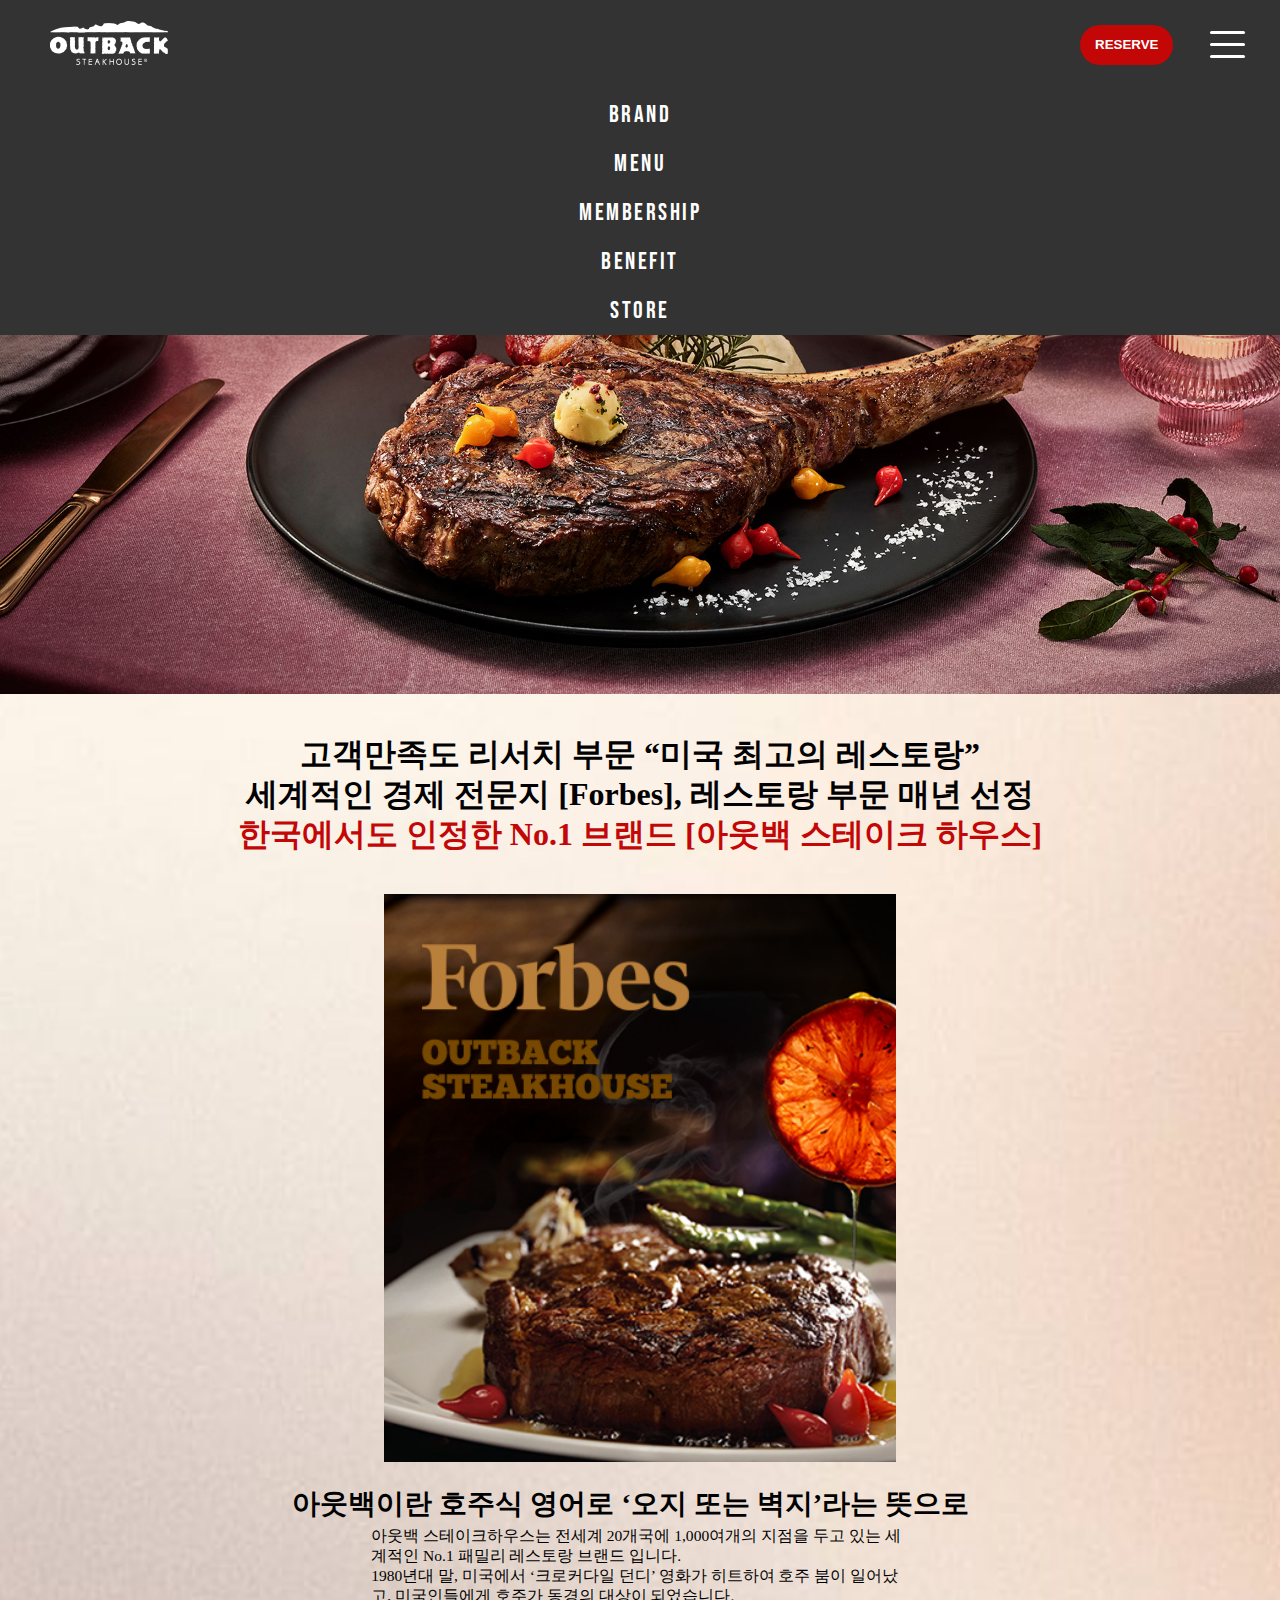
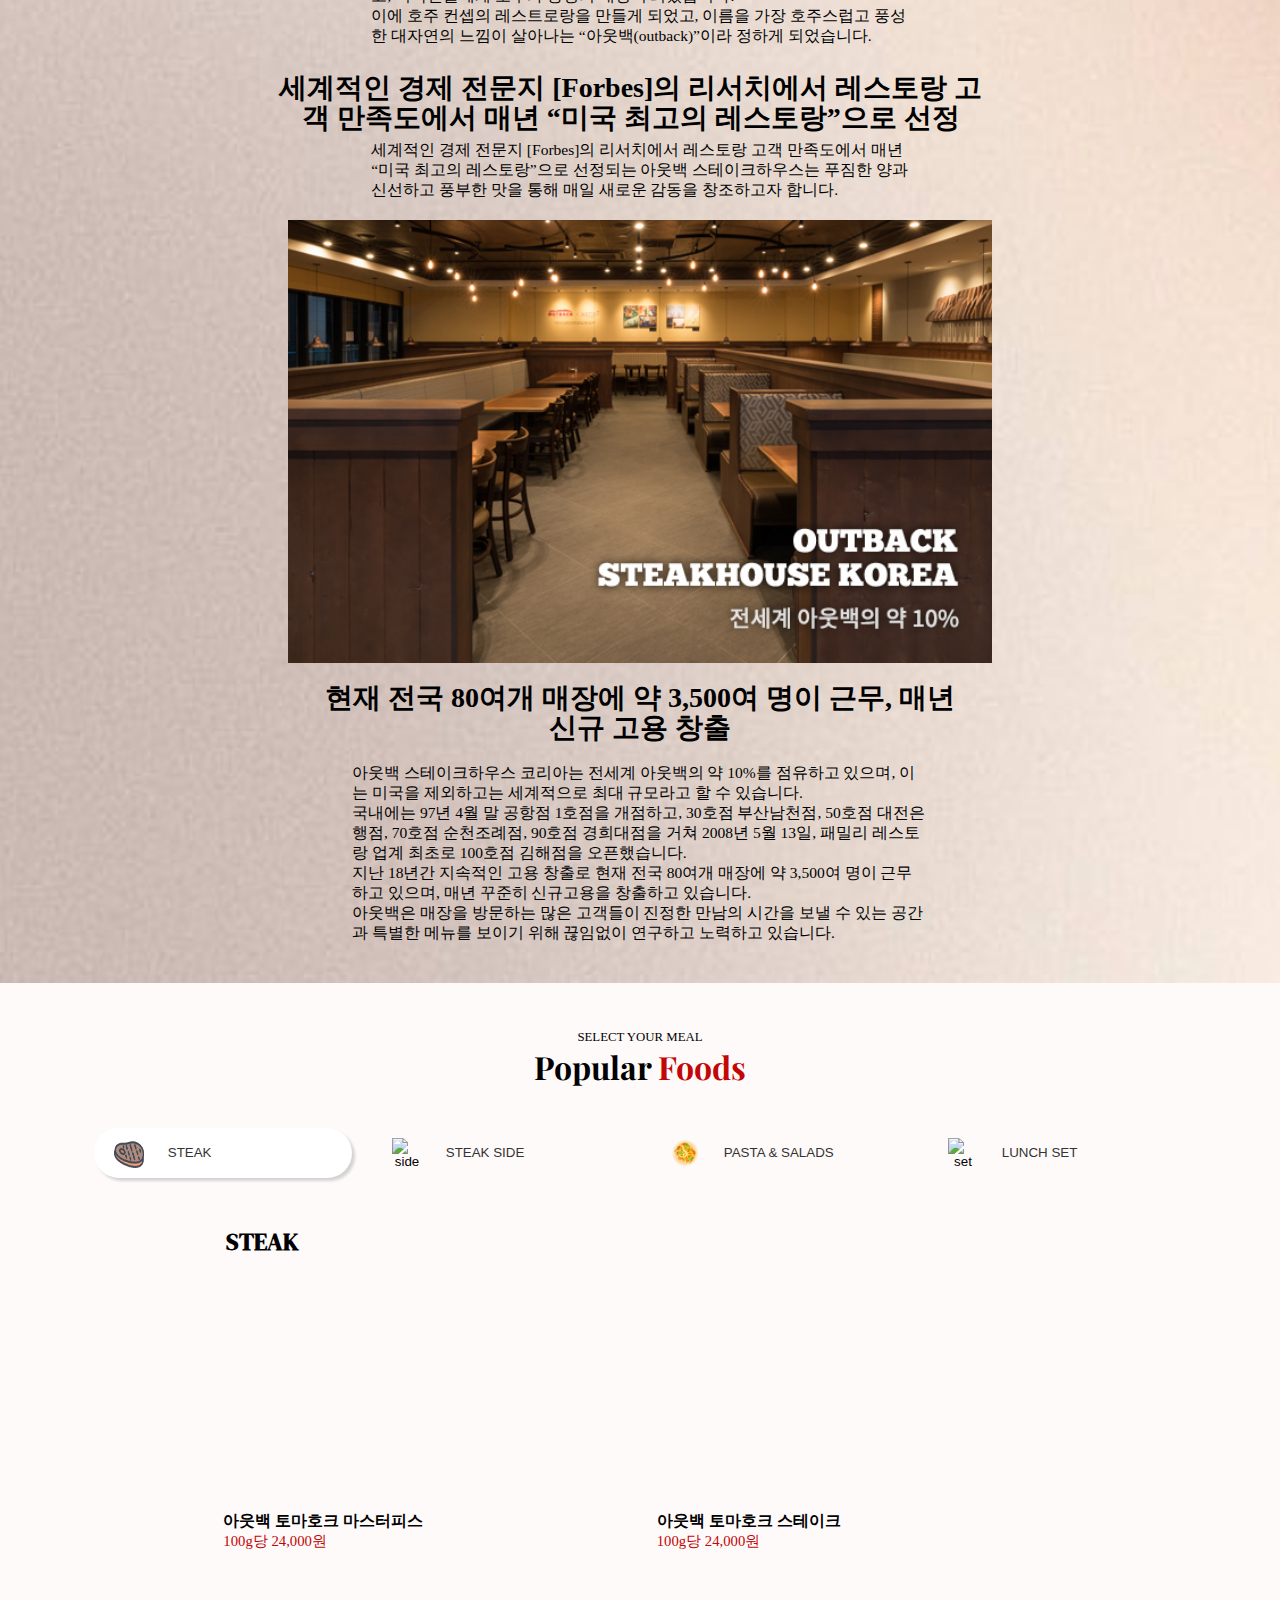
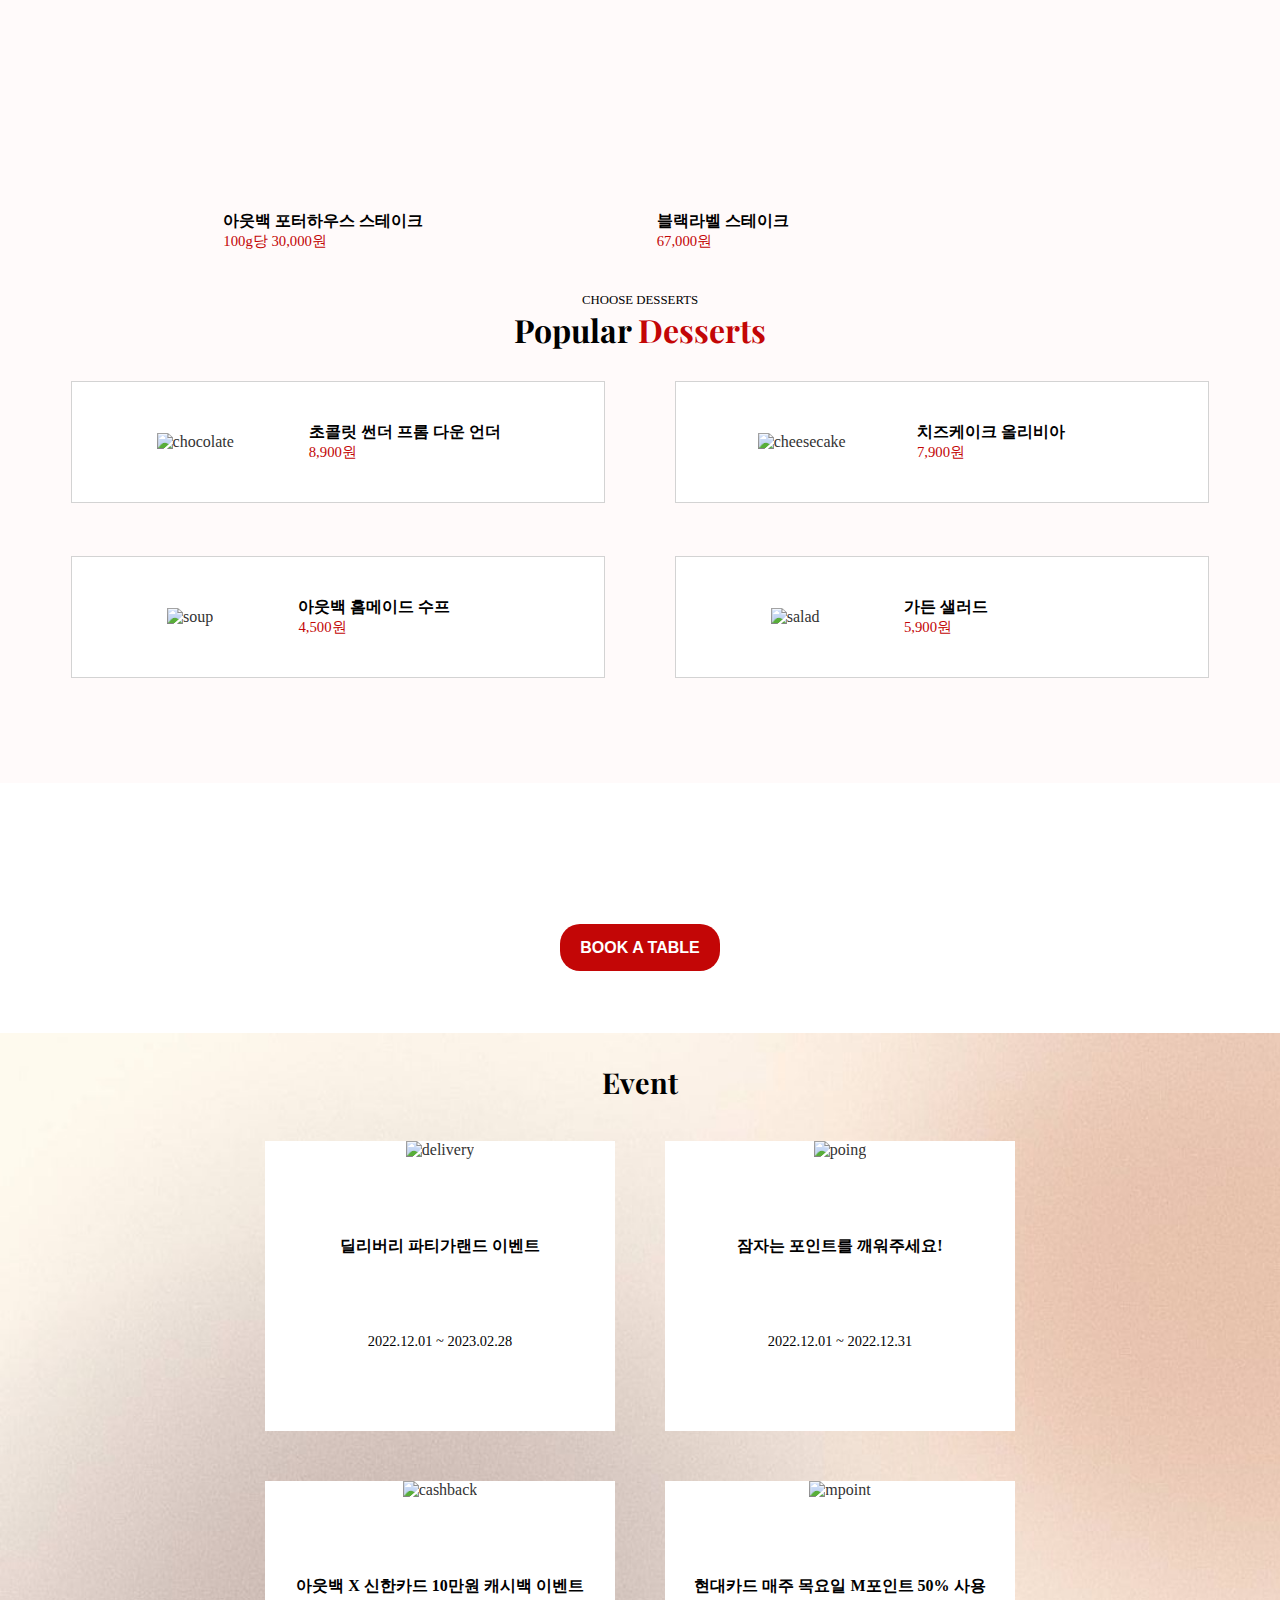
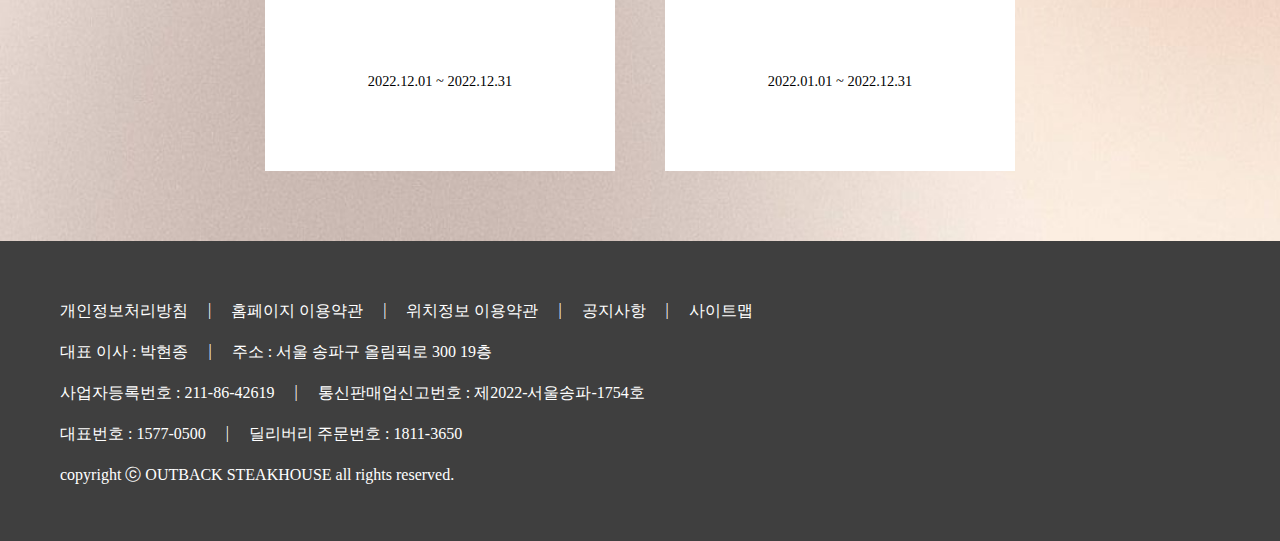
==== index.html @ 0329a558 "2320103" ====
<!DOCTYPE html>
<html lang="en">

<head>
    <meta charset="UTF-8">
    <meta http-equiv="X-UA-Compatible" content="IE=edge">
    <meta name="viewport" content="width=device-width, initial-scale=1.0">
    <title>아웃백</title>
    <link rel="stylesheet" href="css/common.css">
    <link rel="stylesheet" href="css/main.css">
    <link rel="stylesheet" href="//code.jquery.com/ui/1.13.2/themes/base/jquery-ui.css">
    <link rel="stylesheet" href="/resources/demos/style.css">
    <script src="https://kit.fontawesome.com/0c99aebf9b.js" crossorigin="anonymous"></script>
    <script src="https://ajax.aspnetcdn.com/ajax/jQuery/jquery-3.6.0.min.js"></script>
    <script src="https://code.jquery.com/jquery-3.6.0.js"></script>
    <script src="https://code.jquery.com/ui/1.13.2/jquery-ui.js"></script>
    <script src="js/index.js"></script>
    <style>
        /* FONT */
        @import url('https://fonts.googleapis.com/css2?family=Bebas+Neue&display=swap');
        /* nav */
        @import url('https://fonts.googleapis.com/css2?family=Barlow:wght@600&display=swap');
        /* nav 안 list */
        @import url('https://fonts.googleapis.com/css2?family=DM+Serif+Display&display=swap');
        /* popular title */
        @import url('https://fonts.googleapis.com/css2?family=Playfair+Display&display=swap');
        /* popular leftbox */
        @import url(//fonts.googleapis.com/earlyaccess/notosanskr.css);
        .notosanskr * {font-family: 'Noto Sans KR', sans-serif;}
        /* introduce textbox p */
    </style>
    <!-- <script>
        $(function () {
            $("#datepicker").datepicker();
        });
    </script> -->
</head>

<body>
    <header>
        <div id="header-all">
            <div id="logo">
                <a href="#none">
                    <img src="img/white-logo.png" alt="logo">
                </a>
            </div>
            <nav class="nav_menubar">
                <ul class="menubar">
                    <li class="brandhover"><a href="#none">BRAND</a>
                        <ul class="brandlist submenu">
                            <li><a href="#none">OUTBACK STORY</a></li>
                            <!-- <li><a href="#">BEEF STORY</a></li> -->
                            <li><a href="#none">OUTBACK CSR</a></li>
                        </ul>
                    </li>
                    <li class="menuhover"><a href="#none">MENU</a>
                        <ul class="menulist submenu">
                            <li><a href="#none">STEAK & FAVORITE</a></li>
                            <li><a href="#none">PASTA & SALADS</a></li>
                            <li><a href="#none">WINES</a></li>
                            <li><a href="#none">DESSERTS & OTHERS</a></li>
                            <li><a href="#none">LUNCH SET</a></li>
                            <li><a href="#none">DELIVERY</a></li>
                        </ul>
                    </li>
                    <li><a href="#none">MEMBERSHIP</a></li>
                    <li><a href="#none">BENEFIT</a></li>
                    <li><a href="#none">STORE</a></li>
                </ul>
            </nav>
            <div class="icon_button">
                <button class="book show">RESERVE</button>
                <div class="menu-icon">
                    <span class="menu-linebar"></span>
                    <span class="menu-linebar"></span>
                    <span class="menu-linebar"></span>
                </div>
            </div>
        </div>
    </header>
    <section>
        <div id="slider">
            <ul class="slide">
                <li><a href="#none"><img src="img/slider.jpg" alt="slider"></a></li>
                <li><a href="#none"><img src="img/slider1.jpg" alt="slider1"></a></li>
                <li><a href="#none"><img src="img/slider2.jpg" alt="slider2"></a></li>
                <li><a href="#none"><img src="img/slider3.jpg" alt="slider3"></a></li>
            </ul>
            <span class="pre"><img src="img/slider-leftbtn.png" alt="leftbtn"></span>
            <span class="next"><img src="img/slider-rightbtn.png" alt="rightbtn"></span>
            <span class="pre1"><img src="img/slider-leftbtn-red.png" alt="leftbtnred"></span>
            <span class="next1"><img src="img/slider-rightbtn-red.png" alt="rightbtnred"></span>
        </div>
        <div id="introduce">
            <div class="intro-title">
                <h1>고객만족도 리서치 부문 “미국 최고의 레스토랑”</h1>
                <h1>세계적인 경제 전문지 [Forbes], 레스토랑 부문 매년 선정</h1>
                <h1>한국에서도 인정한 No.1 브랜드 [아웃백 스테이크 하우스]</h1>
            </div>
            <div class="intro-text-box">
                <div class="intro-first">
                    <img src="img/introduce1.jpg" alt="introduce">
                    <div class="intro-firsttext">
                        <div class="intro-firsttext_onebox">
                            <h2>아웃백이란 호주식 영어로 ‘오지 또는 벽지’라는 뜻으로</h2>
                            <div class="intro-firsttext_p1">
                                <p>아웃백 스테이크하우스는 전세계 20개국에 1,000여개의 지점을 두고 있는
                                    세계적인 No.1 패밀리 레스토랑 브랜드 입니다.</p>
                                <p>1980년대 말, 미국에서 ‘크로커다일 던디’ 영화가 히트하여 호주 붐이 일어났고,
                                    미국인들에게 호주가 동경의 대상이 되었습니다.</p>
                                <p>이에 호주 컨셉의 레스트로랑을 만들게 되었고, 이름을 가장 호주스럽고
                                    풍성한 대자연의 느낌이 살아나는 “아웃백(outback)”이라 정하게 되었습니다.</p>
                            </div>
                        </div>
                        <div class="intro-firsttext_twobox">
                            <h2>세계적인 경제 전문지 [Forbes]의 리서치에서
                                레스토랑 고객 만족도에서 매년 “미국 최고의 레스토랑”으로 선정</h2>
                            <div class="intro-firsttext_p2">
                                <p>세계적인 경제 전문지 [Forbes]의 리서치에서 레스토랑 고객 만족도에서 매년 “미국 최고의 레스토랑”으로 선정되는 아웃백 스테이크하우스는
                                    푸짐한 양과 신선하고 풍부한 맛을 통해 매일 새로운 감동을 창조하고자 합니다.</p>
                            </div>
                        </div>
                    </div>
                </div>
                <div class="intro-second">
                    <img src="img/introduce2.jpg" alt="introduce2">
                    <div class="intro-secondtext">
                        <h2>현재 전국 80여개 매장에 약 3,500여 명이 근무, 매년 신규 고용 창출</h2>
                        <div class="intro-secondtext_p">
                            <p>아웃백 스테이크하우스 코리아는 전세계 아웃백의 약 10%를 점유하고 있으며, 이는 미국을 제외하고는 세계적으로 최대 규모라고 할 수 있습니다.</p>
                            <p>국내에는 97년 4월 말 공항점 1호점을 개점하고, 30호점 부산남천점, 50호점 대전은행점, 70호점 순천조례점, 90호점 경희대점을 거쳐 2008년 5월
                                13일, 패밀리 레스토랑 업계 최초로 100호점 김해점을 오픈했습니다.</p>
                            <p>지난 18년간 지속적인 고용 창출로 현재 전국 80여개 매장에 약 3,500여 명이 근무하고 있으며, 매년 꾸준히 신규고용을 창출하고 있습니다.</p>
                            <p>아웃백은 매장을 방문하는 많은 고객들이 진정한 만남의 시간을 보낼 수 있는 공간과 특별한 메뉴를 보이기 위해 끊임없이 연구하고 노력하고 있습니다.</p>
                        </div>
                    </div>
                </div>
            </div>
        </div>
        <div id="popular">
            <div class="pop-all-box">
                <img src="img/food-bg.png" alt="food">
                <div class="pop-leftbox">
                    <p>SELECT YOUR MEAL</p>
                    <h1>Popular <span>Foods</span></h1>
                    <ul class="pop-menubox">
                        <li><button class="click"><img src="img/steak.png" alt="steakicon"><span>STEAK</span></button>
                        </li>
                        <li><button><img src="img/side.png" alt="side"><span>STEAK SIDE</span></button></li>
                        <li><button><img src="img/pasta_icon.png" alt="pasta"><span>PASTA & SALADS</span></button></li>
                        <li><button><img src="img/set.png" alt="set"><span>LUNCH SET</span></button></li>
                    </ul>
                </div>
                <div class="rightboxwrap">
                    <div class="pop-rightbox">
                        <div class="steak">
                            <h2>STEAK</h2>
                            <div class="steakbox">
                                <div class="masterpiece">
                                    <a href="#none">
                                        <div class="master-bkgd"></div>
                                    </a>
                                    <h4>아웃백 토마호크 마스터피스</h4>
                                    <p>100g당 24,000원</p>
                                </div>
                                <div class="tomahawk">
                                    <a href="#none">
                                        <div class="toma-bkgd"></div>
                                    </a>
                                    <h4>아웃백 토마호크 스테이크</h4>
                                    <p>100g당 24,000원</p>
                                </div>
                                <div class="porterhouse">
                                    <a href="#none">
                                        <div class="porter-bkgd"></div>
                                    </a>
                                    <h4>아웃백 포터하우스 스테이크</h4>
                                    <p>100g당 30,000원</p>
                                </div>
                                <div class="blacklabel">
                                    <a href="#none">
                                        <div class="black-bkgd"></div>
                                    </a>
                                    <h4>블랙라벨 스테이크</h4>
                                    <p>67,000원</p>
                                </div>
                            </div>
                        </div>
                        <div class="steakside">
                            <h2>STEAK SIDE</h2>
                            <div class="steaksidebox">
                                <div class="cheesefried">
                                    <a href="#none">
                                        <div class="fried-bkgd"></div>
                                    </a>
                                    <h4>오지치즈후라이즈</h4>
                                    <p>10,900원</p>
                                </div>
                                <div class="wing">
                                    <a href="#none">
                                        <div class="wing-bkgd"></div>
                                    </a>
                                    <h4>크리스피 쿠카부라 윙</h4>
                                    <p>19,500원</p>
                                </div>
                                <div class="coconut">
                                    <a href="#none">
                                        <div class="coconut-bkgd"></div>
                                    </a>
                                    <h4>골드 코스트 코코넛 슈림프</h4>
                                    <p>20,900원</p>
                                </div>
                                <div class="givemefive">
                                    <a href="#none">
                                        <div class="giveme-bkgd"></div>
                                    </a>
                                    <h4>기브미 파이브</h4>
                                    <p>38,900원</p>
                                </div>
                            </div>
                        </div>
                        <div class="pasta">
                            <h2>PASTA & SALADS</h2>
                            <div class="pastabox">
                                <div class="basicpasta">
                                    <a href="#none">
                                        <div class="pasta-bkgd"></div>
                                    </a>
                                    <h4>투움바 파스타</h4>
                                    <p>25,900원</p>
                                </div>
                                <div class="steakpasta">
                                    <a href="#none">
                                        <div class="steakpasta-bkgd"></div>
                                    </a>
                                    <h4>투움바 스테이크 파스타</h4>
                                    <p>29,900원</p>
                                </div>
                                <div class="shrimp">
                                    <a href="#none">
                                        <div class="shrimp-bkgd"></div>
                                    </a>
                                    <h4>슈림프 감바스 샐러드</h4>
                                    <p>20,900원</p>
                                </div>
                                <div class="tender">
                                    <a href="#none">
                                        <div class="tender-bkgd"></div>
                                    </a>
                                    <h4>치킨 텐더 샐러드</h4>
                                    <p>20,900원</p>
                                </div>
                            </div>
                        </div>
                        <div class="lunchset">
                            <h2>LUNCH SET</h2>
                            <div class="lunchsetbox">
                                <div class="jimbomba">
                                    <a href="#none">
                                        <div class="jimbomba-bkgd"></div>
                                    </a>
                                    <h4>짐붐바 스테이크</h4>
                                    <p>38,900원</p>
                                </div>
                                <div class="babyrip">
                                    <a href="#none">
                                        <div class="babyrip-bkgd"></div>
                                    </a>
                                    <h4>베이비 백 립</h4>
                                    <p>400g 40,900원 / 550g 44,900원</p>
                                </div>
                                <div class="pointstrip">
                                    <a href="#none">
                                        <div class="pointstrip-bkgd"></div>
                                    </a>
                                    <h4>달링 포인트 스트립</h4>
                                    <p>43,000원</p>
                                </div>
                                <div class="ripeye">
                                    <a href="#none">
                                        <div class="ripeye-bkgd"></div>
                                    </a>
                                    <h4>갈릭 립아이</h4>
                                    <p>47,900원</p>
                                </div>
                            </div>
                        </div>
                    </div>
                </div>
            </div>
        </div>
        <div id="dessert">
            <div class="dessert-all-box">
                <div class="dessert-title">
                    <p>CHOOSE DESSERTS</p>
                    <h1>Popular <span>Desserts</span></h1>
                </div>
                <div class="dessertbox">
                    <div class="chocolate">
                        <a href="#none">
                            <img src="img/chocolate.png" alt="chocolate">
                        </a>
                        <div class="chocolatetext">
                            <h4>초콜릿 썬더 프롬 다운 언더</h4>
                            <p>8,900원</p>
                        </div>
                    </div>
                    <div class="cheesecake">
                        <a href="#none">
                            <img src="img/cheesecake.png" alt="cheesecake">
                        </a>
                        <div class="cheesetext">
                            <h4>치즈케이크 올리비아</h4>
                            <p>7,900원</p>
                        </div>
                    </div>
                    <div class="soup">
                        <a href="#none">
                            <img src="img/soup.png" alt="soup">
                        </a>
                        <div class="souptext">
                            <h4>아웃백 홈메이드 수프</h4>
                            <p>4,500원</p>
                        </div>
                    </div>
                    <div class="salad">
                        <a href="#none">
                            <img src="img/salad.png" alt="salad">
                        </a>
                        <div class="saladtext">
                            <h4>가든 샐러드</h4>
                            <p>5,900원</p>
                        </div>
                    </div>
                </div>
            </div>
        </div>
        <div id="book">
            <div class="book-all-box">
                <p>BOOK A TABLE</p>
                <h2>Book A Table Now</h2>
                <a href="#none" class="book1">BOOK A TABLE</a>
            </div>
        </div>
        <div id="book-bkgd">
            <div id="book-wrap">
                <div class="book-popup">
                    <div class="book-header">
                        RESERVE
                        <i class="x-button fa-solid fa-circle-xmark"></i>
                    </div>
                    <div class="book-section">
                        <div class="book-sec-top">
                            <img src="img/red-logo.png" alt="red-logo">
                            <p class="todaydate"></p>
                        </div>
                        <div class="book-sec-middle">
                            <form action="">
                                <table>
                                    <tr>
                                        <th>이름 : </th>
                                        <td>
                                            <input type="text" id="name" placeholder="Your name"
                                                onfocus="this.placeholder=''" onblur="this.placeholder='Your Name'">
                                        </td>
                                    </tr>
                                    <tr>
                                        <th>전화번호 : </th>
                                        <td>
                                            <input type="text" id="phone-number" placeholder="000-0000-0000"
                                                onfocus="this.placeholder=''" onblur="this.placeholder='000-0000-0000'"
                                                maxlength="13">
                                        </td>
                                    </tr>
                                    <tr>
                                        <th>이메일 : </th>
                                        <td>
                                            <input type="text" id="email" placeholder="Your email"
                                                onfocus="this.placeholder=''" onblur="this.placeholder='Your email'">
                                        </td>
                                    </tr>
                                    <tr>
                                        <th>날짜 : </th>
                                        <td>
                                            <input type="text" id="datepicker" placeholder="날짜를 선택해주세요" readonly>
                                        </td>
                                    </tr>
                                    <tr>
                                        <th>시간 : </th>
                                        <td>
                                            <select name="time" id="time" required>
                                                <option value="">None</option>
                                                <option value="time1">11:00 ~ 12:00</option>
                                                <option value="time2">12:00 ~ 13:00</option>
                                                <option value="time3">13:00 ~ 14:00</option>
                                                <option value="time4">14:00 ~ 15:00</option>
                                                <option value="time5">15:00 ~ 16:00</option>
                                                <option value="time6">16:00 ~ 17:00</option>
                                                <option value="time7">18:30 ~ 19:30</option>
                                                <option value="time8">19:30 ~ 20:00</option>
                                            </select>
                                        </td>
                                    </tr>
                                </table>
                                <button type="button" class="book-button">예약하기</button>
                            </form>
                        </div>
                        <div class="book-sec-footer">
                            <p>방문해주셔서 감사합니다</p>
                        </div>
                    </div>
                </div>
            </div>
        </div>
        <div id="event">
            <h2>Event</h2>
            <div class="event-top">
                <div class="eventbox1">
                    <a href="#none">
                        <img src="img/delivery.jpg" alt="delivery">
                    </a>
                    <h4>딜리버리 파티가랜드 이벤트</h4>
                    <p>2022.12.01 ~ 2023.02.28</p>
                </div>
                <div class="eventbox2">
                    <a href="#none">
                        <img src="img/point.jpg" alt="poing">
                    </a>
                    <h4>잠자는 포인트를 깨워주세요!</h4>
                    <p>2022.12.01 ~ 2022.12.31</p>
                </div>
            </div>
            <div class="event-bottom">
                <div class="eventbox3">
                    <a href="#none">
                        <img src="img/cashback.jpg" alt="cashback">
                    </a>
                    <h4>아웃백 X 신한카드 10만원 캐시백 이벤트</h4>
                    <p>2022.12.01 ~ 2022.12.31</p>
                </div>
                <div class="eventbox4">
                    <a href="#none">
                        <img src="img/mpoint.jpg" alt="mpoint">
                    </a>
                    <h4>현대카드 매주 목요일 M포인트 50% 사용</h4>
                    <p>2022.01.01 ~ 2022.12.31</p>
                </div>
            </div>
        </div>
    </section>
    <footer>
        <div id="footer">
            <ul class="firstfooter">
                <li><a href="#none">개인정보처리방침</a></li>
                <li>|</li>
                <li><a href="#none">홈페이지 이용약관</a></li>
                <li>|</li>
                <li><a href="#none">위치정보 이용약관</a></li>
                <li>|</li>
                <li><a href="#none">공지사항</a></li>
                <li>|</li>
                <li><a href="#none">사이트맵</a></li>
            </ul>
            <ul class="secondfooter">
                <li>대표 이사 : 박현종</li>
                <li>|</li>
                <li>주소 : 서울 송파구 올림픽로 300 19층</li>
            </ul>
            <ul class="thirdfooter">
                <li>사업자등록번호 : 211-86-42619</li>
                <li>|</li>
                <li>통신판매업신고번호 : 제2022-서울송파-1754호</li>
                <li>|</li>
                <li><a href="#none">사업자정보확인</a></li>
            </ul>
            <ul class="fourfooter">
                <li>대표번호 : 1577-0500</li>
                <li>|</li>
                <li>딜리버리 주문번호 : 1811-3650</li>
            </ul>
            <ul class="fivefooter">
                <li>copyright ⓒ OUTBACK STEAKHOUSE all rights reserved.</li>
            </ul>
            <div id="popupcheck">
                <a href="#footer"><img src="img/btn-pop-close.png" alt="closebtn"></a>
                <h3>사업자정보확인</h3>
                <table>
                    <tr>
                        <th>상호명</th>
                        <td>(유) 아웃백스테이크하우스코리아</td>
                    </tr>
                    <tr>
                        <th>대표자명</th>
                        <td>박현종</td>
                    </tr>
                    <tr>
                        <th>사업자등록번호</th>
                        <td>211-86-42619</td>
                    </tr>
                    <tr>
                        <th>통신판매업번호</th>
                        <td>제2022-서울송파-1754호</td>
                    </tr>
                    <tr>
                        <th>사업장 소재지</th>
                        <td>서울 송파구 올림픽로 300 19층</td>
                    </tr>
                    <tr>
                        <th>대표 전화번호</th>
                        <td>1577-0500</td>
                    </tr>
                    <tr>
                        <th>E-mail</th>
                        <td>dana@outback.co.kr</td>
                    </tr>
                </table>
            </div>
        </div>
    </footer>
</body>

</html>
---- css/common.css ----
@charset "utf-8";

*{margin:0; padding:0;}
ul,li,ol{list-style:none;}
a{text-decoration: none; color:#333;}


@media (max-width:767px){
    header {
        width: 100%;
        height: 100px;
        background-color: #333;
        font-size: 15px;
        display:flex;
        justify-content: space-between;
        align-items: center;
    }

    #header-all {
        width: 100%;
        height: 100px;
        margin: 0 auto;
        display: flex;
        justify-content: space-between;
        align-items: center;}

    #logo{
        display:flex;
        justify-content: space-around;
        align-items: center;
        margin-left:50px;
    }

    /* nav 이름 nav_menubar */
    nav{width:100%;
        position:absolute;
        top:100px;
        background-color:#333;
    }

    .menubar{
        display:flex;
        flex-direction: column;
        align-items: center;
        text-align: center;
        display:none;
    }

    .menubar>li>a{ /* .menubar */
        font-family: 'Bebas Neue', cursive;
        font-size: 1.5rem;
        color: #fff;
        display:block;
        letter-spacing: 2.5px; 
        padding:10px;
    }

    .menubar>li>a:hover{
        color: #c30606;
        transition: 0.5s ease-in-out;
    }

    .submenu {
        display:none;
    }
    
    .brandlist>li{
        padding:5px 0;
    }
    .brandlist>li>a {
        font-family: 'Barlow', sans-serif;
        color: #fff;
        font-size: 1.1rem;
    }

    .menulist>li{
        padding:5px 0;
    }
    .menulist>li>a {
        font-family: 'Barlow', sans-serif;
        color: #fff;
        font-size: 1.1rem;
        padding:5px 0;
    }

    /* button+ 메뉴 아이콘 div */
    .icon_button{ 
        display:flex;
        justify-content: space-between;
        width:170px;
        margin-right:30px;
    }

    /* 메뉴 아이콘 div */
    .menu-icon{ 
        width:40px;
        height:40px;
        position:relative;
        cursor: pointer;
        display:block;
    }
    .menu-linebar:nth-of-type(1){
        width:35px;
        height:3px;
        background-color:#fff;
        border-radius: 25px;
        display:block;
        position:relative;
        top:6px;
    }
    .menu-linebar:nth-of-type(2){
        width:35px;
        height:3px;
        background-color:#fff;
        border-radius: 25px;
        display:block;
        position:relative;
        top:15px;
    }
    .menu-linebar:nth-of-type(3){
        width:35px;
        height:3px;
        background-color:#fff;
        border-radius: 25px;
        display:block;
        position:relative;
        top:24px;
    }

    /* 예약버튼 */
    .book {
        padding: 15px;
        background-color: #c30606;
        font-family: Arial, Helvetica, sans-serif;
        font-weight: bold;
        color: #fff;
        border: none;
        border-radius: 20px;
        cursor: pointer;
        line-height: 10px;
    }

    /* footer */
    footer {
        width: 100%;
        height: 350px;
        margin: 0 auto;
        background-color: #3f3f3f;
    }

    #footer>ul>li, #footer>ul>li>a, #footer>p {
        color: #fff;
    }

    #footer>ul>li {
        padding: 8px;
        text-align: center;
        font-size:0.8rem;
    }

    #footer>p {
        padding: 8px;
    }

    .firstfooter{
        padding:30px 0 10px 0;
        display:flex;
        flex-wrap: wrap;
        justify-content: center;
    }

    .secondfooter{
        padding-bottom:10px;
    }
    
    .secondfooter>li:nth-child(even){
        display:none;
    }

    .thirdfooter>li:nth-of-type(5)>a{
        display:none;
    }

    .thirdfooter>li:nth-child(even){
        display:none;
    }

    .fourfooter{
        padding-bottom:10px;
        display:flex;
        justify-content: center;
    }

    .fourfooter>li:nth-child(even){
        display:none;
    }

    #popupcheck {
        display:none;
    }
}


/* 768 ~ 1299 크기 */ 
@media (min-width:768px) and (max-width:1299px){
    header {
        width: 100%;
        height: 90px;
        background-color: #333;
        font-size: 15px;}

    #header-all {
        width: 100%;
        height: 90px;
        margin: 0 auto;
        display: flex;
        justify-content: space-between;
        align-items: center;}

    #logo{
        display:flex;
        justify-content: space-around;
        align-items: center;
        margin-left:50px;
    }

    /* nav 이름 nav_menubar */
    nav{width:100%;
        position:absolute;
        top:90px;
        background-color:#333;
    }

    .menubar{
        display:flex;
        flex-direction: column;
        align-items: center;
        text-align: center;
        display:none;
    }

    .menubar>li>a{ /* .menubar */
        font-family: 'Bebas Neue', cursive;
        font-size: 1.5rem;
        color: #fff;
        display:block;
        letter-spacing: 2.5px; 
        padding:10px;
    }

    .menubar>li>a:hover{
        color: #c30606;
        transition: 0.5s ease-in-out;
    }

    .submenu {
        display:none;
    }
    
    .brandlist>li{
        padding:5px 0;
    }
    .brandlist>li>a {
        font-family: 'Barlow', sans-serif;
        color: #fff;
        font-size: 1.1rem;
    }

    .menulist>li{
        padding:5px 0;
    }
    .menulist>li>a {
        font-family: 'Barlow', sans-serif;
        color: #fff;
        font-size: 1.1rem;
        padding:5px 0;
    }

    /* button+ 메뉴 아이콘 div */
    .icon_button{ 
        display:flex;
        justify-content: space-between;
        width:170px;
        margin-right:30px;
    }

    /* 메뉴 아이콘 div */
    .menu-icon{ 
        width:40px;
        height:40px;
        position:relative;
        cursor: pointer;
        display:block;
    }
    .menu-linebar:nth-of-type(1){
        width:35px;
        height:3px;
        background-color:#fff;
        border-radius: 25px;
        display:block;
        position:relative;
        top:6px;
    }
    .menu-linebar:nth-of-type(2){
        width:35px;
        height:3px;
        background-color:#fff;
        border-radius: 25px;
        display:block;
        position:relative;
        top:15px;
    }
    .menu-linebar:nth-of-type(3){
        width:35px;
        height:3px;
        background-color:#fff;
        border-radius: 25px;
        display:block;
        position:relative;
        top:24px;
    }

    /* 예약버튼 */
    .book {
        padding: 15px;
        background-color: #c30606;
        font-family: Arial, Helvetica, sans-serif;
        font-weight: bold;
        color: #fff;
        border: none;
        border-radius: 20px;
        cursor: pointer;
        line-height: 10px;
    }

    /* footer */
    footer {
        width: 100%;
        height: 300px;
        background-color: #3f3f3f;
        margin: 0 auto;
    }
    #footer {
        width:100%;
        height: 300px;
        margin: 0 auto;
        box-sizing: border-box;
        padding:50px 0 0 50px;
        position: relative;
    }
    #footer>ul>li, #footer>ul>li>a,#footer>p {
        color: #fff;
    }

    #footer>ul {
        display: flex;
    }

    #footer>ul>li {
        padding: 10px;
    }

    #footer>p {
        padding: 10px;
    }

    .thirdfooter>li:nth-of-type(4){
        display:none;
    }

    .thirdfooter>li:nth-of-type(5){
        display:none;
        cursor:auto;
    }

    #popupcheck {
        display:none;
    }
}


/* 1300 이상 미디어커리 */
@media (min-width:1300px){
    header {
        width: 100%;
        height: 90px;
        background-color: #333;
        font-size: 15px;
    }

    #header-all {
        width: 1300px;
        height: 90px;
        margin: 0 auto;
        display: flex;
        justify-content: space-between;
        align-items: center;
    }

    .menu-icon {
        display: none;
    }

    nav {
        width: 1000px;
        display: block;
    }
    /* nav ul 전체 */
    .menubar {
        display: flex;
        justify-content: space-evenly;
        align-items: center;
        position: relative;
    }
    .menubar>li>a{font-family: 'Bebas Neue', cursive; color:#fff; font-size:1.5rem; letter-spacing: 2.5px; padding-bottom:5px;}
    .menubar>li>a:hover{text-decoration: underline red; transition:0.5s ease-in-out;}
    .menubar>li{display:inline-block; position:relative;}
    /* BRAND+list */
    .brandlist{width:170px; height:80px; background-color:#333; position:absolute; top:29px; left:0; text-align: left; padding:50px 0 10px 25px; opacity:0.9; display:none;}
    .brandlist>li{line-height:38px;}
    .brandlist>li>a{font-family: 'Barlow', sans-serif; color:#fff; font-size:1.1rem;}
    .brandhover:hover .brandlist{display:block;}
    /* MENU+list */
    .menulist{width:200px; height:250px; background-color:#333; position:absolute; top:29px; left:-31px; text-align: left; padding:50px 30px 10px 30px; opacity: 0.9; display:none;}
    .menulist>li{line-height: 38px;}
    .menulist>li>a{font-family: 'Barlow', sans-serif; color:#fff; font-size:1.1rem;}
    .menuhover:hover .menulist{display:block;}
    .book {padding: 15px; background-color: #c30606; font-family: Arial, Helvetica, sans-serif; font-weight: bold; color: #fff; border: none; border-radius: 20px; cursor: pointer; line-height: 10px;}



    /* footer */
    footer {
        width: 100%;
        height: 300px;
        background-color: #3f3f3f;
        margin: 0 auto;
    }
    #footer {
        width: 1300px;
        height: 300px;
        margin: 0 auto;
        box-sizing: border-box;
        padding: 50px 0 0 15px;
        position:relative;
    }

    #footer>ul>li, #footer>ul>li>a, #footer>p{
        color:#fff;
    }
    
    #footer>ul {
        display: flex;
    }

    #footer>ul>li {
        padding: 10px;
    }

    #footer>p {
        padding: 10px;
    }

    .thirdfooter>li>a {
        font-weight: bold;
        text-decoration: underline;
    }
    /* 사업자정보확인 팝업 */
        #popupcheck {
            width: 400px;
            height: 200px;
            padding: 10px 10px 10px 20px;
            background-color: #3f3f3f;
            font-family: '맑은 고딕';
            color: #fff;
            display: none;
            position: absolute;
            top: 50px;
            right: 15px;
            border: 1px solid #fff;
        }
        #popupcheck a {
            position: absolute;
            top: 5px;
            right: 10px;
            z-index: 5;
        }
    
        #popupcheck a img {
            width: 20px;
            height: 20px;
            border: 2px solid #fff;
        }
    
        #popupcheck h3 {
            height: 27px;
            margin: 7px 0 0 10px;
            text-align: left;
            font-weight: bold;
            position: relative;
        }
    
        #popupcheck th,
        td {
            font-size: 0.8rem;
            box-sizing: border-box;
            padding-top: 3px;
        }
    
        #popupcheck th {
            width: 130px;
            text-align: left;
            color: lightgray;
            box-sizing: border-box;
            padding-left: 17px;
        }
}
---- css/main.css ----
@charset "utf-8";

@font-face {    /* 지마켓산스 폰트 */
        font-family: 'GmarketSansMedium';
        src: url('https://cdn.jsdelivr.net/gh/projectnoonnu/noonfonts_2001@1.1/GmarketSansMedium.woff') format('woff');
        font-weight: normal;
        font-style: normal;
}
@font-face {    /* 강원교육튼튼체 */
        font-family: 'GangwonEduPowerExtraBoldA';
 
        src: url('https://cdn.jsdelivr.net/gh/projectnoonnu/noonfonts_2201-2@1.0/GangwonEduPowerExtraBoldA.woff') format('woff');
        font-weight: normal;
        font-style: normal;
}
@font-face { /* 나눔스퀘어 네오 */
        font-family: 'NanumSquareNeo-Variable';
        src: url('https://cdn.jsdelivr.net/gh/projectnoonnu/noonfonts_11-01@1.0/NanumSquareNeo-Variable.woff2') format('woff2');
        font-weight: normal;
        font-style: normal;
    }
/* font */


/* ~415 */ 
@media (max-width:415px) {
        #slider {
                width: 100%;
                overflow: hidden;
        }

        .slide {
                width: 400%;
                display: flex;
        }

        .slide li {
                width: 25%;
        }

        .slide li img {
                width: 100%;
                height: 100%;
        }

        #slider span {
                position: absolute;
                top: 50%;
                display: block;
                cursor: pointer;
                z-index: 3;
                display: none;
        }

/* ㅡㅡㅡㅡㅡㅡㅡㅡㅡㅡㅡㅡㅡㅡㅡㅡㅡㅡㅡㅡㅡㅡㅡㅡㅡㅡㅡㅡㅡㅡㅡㅡㅡㅡㅡㅡㅡㅡㅡㅡㅡㅡㅡㅡㅡㅡㅡㅡㅡㅡㅡㅡㅡㅡㅡㅡㅡㅡㅡㅡㅡㅡㅡ */

        /* 아웃백 소개 */
        #introduce {
                width: 100%;
                height: 100%;
                background-image: url(../img/bkgd.jpg);
                background-repeat: no-repeat;
                background-size: cover;
                background-position: 50% 50%;
                display: flex;
                flex-direction: column;
        }

        .intro-title {
                box-sizing: border-box;
                padding: 30px 0 20px 0;
        }

        .intro-title h1 {
                margin: 0 auto;
                text-align: center;
                font-family: 'GmarketSansMedium';
                font-size: 1.6rem;
                line-height: 30px;
                padding: 10px 0;
        }

        .intro-title h1:nth-of-type(1) {
                width: 65%;
        }

        .intro-title h1:nth-of-type(2) {
                width: 94%;
                font-size:1.6rem;
        }


        .intro-title h1:nth-of-type(3) {
                width: 85%;
                color: #c30606;
        }


        /* 소개 첫번째 */
        .intro-first {
                display: flex;
                flex-direction: column;
                align-items: center;
        }

        .intro-first img {
                width: 55%;
        }

        .intro-firsttext {
                width: 80%;
                margin: 25px 0 35px 0;
                text-align: left;
                display: flex;
                flex-direction: column;
                align-items: center;
        }

        .intro-firsttext h2 {
                margin-bottom: 20px;
                font-family: 'GmarketSansMedium';
                font-size: 1.4rem;
                line-height: 25px;
                text-align: center;
        }

        .intro-firsttext_p1 {
                width:85%;
                margin: 0 auto;
                margin-bottom:5px;
                font-size: 0.95rem;
                line-height: 18px;
                font-family: 'NanumSquareNeo-Variable';
        }

        .intro-firsttext_onebox {
                margin-bottom: 20px;
        }

        .intro-firsttext_p2 {
                width: 90%;
                margin: 0 auto;
                font-family: 'NanumSquareNeo-Variable';
                font-size: 0.97rem;
                line-height: 18px;
        }

        .intro-second {
                display: flex;
                flex-direction: column;
                align-items: center;
        }

        .intro-second img {
                width: 75%;
        }

        .intro-secondtext {
                width: 80%;
                margin: 30px 0 50px 0;
                text-align: left;
                display: flex;
                flex-direction: column;
                align-items: center;
        }

        .intro-secondtext h2 {
                width: 100%;
                margin: 0 auto;
                font-family: 'GmarketSansMedium';
                line-height: 25px;
                text-align: center;
        }

        .intro-secondtext_p {
                width: 78%;
                margin: 0 auto;
                margin-top: 20px;
                font-family: 'NanumSquareNeo-Variable';
                font-size: 0.9rem;
                line-height: 17px;
        }

        /* ㅡㅡㅡㅡㅡㅡㅡㅡㅡㅡㅡㅡㅡㅡㅡㅡㅡㅡㅡㅡㅡㅡㅡㅡㅡㅡㅡㅡㅡㅡㅡㅡㅡㅡㅡㅡㅡㅡㅡㅡㅡㅡㅡㅡㅡㅡㅡㅡㅡㅡㅡㅡㅡㅡㅡㅡㅡㅡㅡㅡㅡㅡㅡ */

         /* 인기메뉴 */
        #popular {
                width: 100%;
                height: 1920px;
                margin: 0 auto;
                position: relative;
                z-index: 10;
                background-color:snow;
        }

        .pop-all-box {
                width: 100%;
                height: 1900px;
                margin: 0 auto;
                display: flex;
                flex-direction: column;
                justify-content: space-evenly;
                align-items: center;
        }
    
        .pop-all-box>img {
                display: none;
        }
    
        /* 인기메뉴 왼쪽 박스 */
        .pop-leftbox {
                width: 90%;
                height: 15%;
                font-size: 0.9rem;
                box-sizing: border-box;
                margin-top:15px;
                padding: 20px;
                text-align: center;
        }
    
        .pop-leftbox p {
                font-size: 0.8rem;
                font-family: 'NanumSquareNeo-Variable';
        }
    
        .pop-leftbox h1 {
                font-family: 'Playfair Display', serif;
                font-size: 2rem;
        }
    
        .pop-leftbox h1 span {
                color: #c30606;
        }

        .pop-menubox{
                height:100px;
                margin-top:25px;
                display:flex;
                flex-wrap: wrap;
                justify-content: space-between;
                align-items: center;  
        }
    
        .pop-menubox>li{
                width:45%;
                padding:10px 0;
        }

        .pop-menubox>li>button {
                width: 100%;
                background-color: transparent;
                border: none;
                cursor: pointer;
                display: flex;
                align-items: center;
                padding: 10px 0 10px 20px;
        }

        .pop-menubox>li>button.click {
                background-color: #fff;
                border-radius: 40px;
                padding: 10px 0 10px 20px;
                box-shadow: 3px 3px 3px lightgray;
        }
    
        .pop-menubox>li span {
                margin-left: 10%;
        }
    
        .pop-menubox>li img {
                width: 30px;
                height: 30px;
        }
    
        /* 인기메뉴 오른쪽 박스 */
        .rightboxwrap {
                width: 100%;
                height: 1600px;
                overflow: hidden;
        }
    
        .pop-rightbox {
                width: 400%;
                height: 1600px;
                display: flex;
                justify-content: space-between;
        }

        .pop-rightbox h2 {
                font-family: 'DM Serif Display', serif;
                margin: 2% 0;
                text-align: center;
        }
    
        .pop-rightbox h4 {
                font-family: 'GmarketSansMedium';
                margin-top: 13px;
        }
    
        .pop-rightbox p {
                font-family: 'GmarketSansMedium';
                font-size: 0.92em;
                margin-top:3px;
                color: #c30606;
        }
    
        .pop-rightbox a { /* 배경이미지 넣은 div 부모 a 태그*/
                width: 100%;
                height: 300px;
                display: block;
                overflow: hidden;
        }
        
        .pop-rightbox a>div{ /* 배경이미지 넣은 div */
                height:300px;
        }
    
        .pop-rightbox a>div:hover {
                transform: scale(1.1);
                transition: all 0.35s ease;
        }
    
        /* 스테이크 메뉴들 */
        .steak{
                width:50%;
        }

        .steakbox {
                width: 100%;
                height: 1570px;
                display:flex;
                flex-direction: column;
                text-align: center;
        }

        .steakbox>div{
                margin-bottom:30px;
        }

        .master-bkgd {
                width: 100%;
                height: 300px;
                background-image: url(../img/masterpiece.jpg);
                background-position: 50% 59%;
                background-size: cover;
        }

        .toma-bkgd {
                width: 100%;
                height: 300px;
                background-image: url(../img/tomahawk.jpg);
                background-position: 50% 70%;
                background-size: cover;
        }

        .porter-bkgd {
                width: 100%;
                height: 300px;
                background-image: url(../img/porterhouse.jpg);
                background-position: 50% 50%;
                background-size: cover;
        }

        .black-bkgd {
                width: 100%;
                height: 300px;
                background-image: url(../img/blacklabel.jpg);
                background-position: 50% 50%;
                background-size: cover;
        }


        /* 스테이크 세트 메뉴들 */
        .steakside{
                width:50%;
        }

        .steaksidebox {
                width: 100%;
                height: 1570px;
                display:flex;
                flex-direction: column;
                text-align: center;
        }
        
        .steaksidebox>div{
                margin-bottom:30px;
        }

        .wing-bkgd {
                width: 100%;
                height: 230px;
                background-image: url(../img/wing.jpg);
                background-position: 50% 75%;
                background-size: cover;
        }

        .coconut-bkgd {
                width: 100%;
                height: 230px;
                background-image: url(../img/coconut.jpg);
                background-position: 50% 65%;
                background-size: cover;
        }

        .giveme-bkgd {
                width: 100%;
                height: 230px;
                background-image: url(../img/givemefive.jpg);
                background-position: 50% 50%;
                background-size: cover;
        }

        .fried-bkgd {
                width: 100%;
                height: 230px;
                background-image: url(../img/cheesefried.jpg);
                background-position: 50% 50%;
                background-size: cover;
        }

    
        /* 파스타 메뉴들 */
        .pasta{
                width:50%;
        }


        .pastabox {
                width: 100%;
                height: 1570px;
                display:flex;
                flex-direction: column;
                text-align: center;
        }

        .pastabox>div{
                margin-bottom:30px;
        }

        .pasta-bkgd {
                width: 100%;
                height: 230px;
                background-image: url(../img/pasta.jpg);
                background-position: 50% 50%;
                background-size: cover;
        }

        .steakpasta-bkgd {
                width: 100%;
                height: 230px;
                background-image: url(../img/steakpasta.jpg);
                background-position: 50% 50%;
                background-size: cover;
        }

        .shrimp-bkgd {
                width: 100%;
                height: 230px;
                background-image: url(../img/shrimp.jpg);
                background-position: 50% 50%;
                background-size: cover;
        }

        .tender-bkgd {
                width: 100%;
                height: 230px;
                background-image: url(../img/tender.jpg);
                background-position: 50% 50%;
                background-size: cover;
        }


        /* 런치세트 메뉴들 */ 
        .lunchset{
                width:50%;
        }

        .lunchsetbox {
                width: 100%;
                height: 1570px;
                display:flex;
                flex-direction: column;
                text-align: center;
        }

        .lunchsetbox>div{
                margin-bottom:30px
        }

        .ripeye-bkgd {
                width: 100%;
                height: 230px;
                background-image: url(../img/ripeye.jpg);
                background-position: 50% 50%;
                background-size: cover;
        }

        .pointstrip-bkgd {
                width: 100%;
                height: 230px;
                background-image: url(../img/pointstrip.jpg);
                background-position: 50% 50%;
                background-size: cover;
        }

        .babyrip-bkgd {
                width: 100%;
                height: 230px;
                background-image: url(../img/babyrip.jpg);
                background-position: 50% 50%;
                background-size: cover;
        }

        .jimbomba-bkgd {
                width: 100%;
                height: 230px;
                background-image: url(../img/jimbobba.jpg);
                background-position: 50% 50%;
                background-size: cover;
        }


        /* ㅡㅡㅡㅡㅡㅡㅡㅡㅡㅡㅡㅡㅡㅡㅡㅡㅡㅡㅡㅡㅡㅡㅡㅡㅡㅡㅡㅡㅡㅡㅡㅡㅡㅡㅡㅡㅡㅡㅡㅡㅡㅡㅡㅡㅡㅡㅡㅡㅡㅡㅡㅡㅡㅡㅡㅡㅡㅡㅡㅡㅡㅡㅡ */

        /* 디저트 메뉴들 */
        #dessert {
                width: 100%;
                height: 700px;
                margin: 0 auto;
                position: relative;
                background-color: snow;
        }

        .dessert-title {
                margin: 0 auto;
                text-align: center;
        }

        .dessert-title>p {
                font-size: 0.7rem;
                box-sizing: border-box;
                padding-top: 10px;
                font-family:'NanumSquareNeo-Variable';
        }

        .dessert-title>h1 {
                font-size: 2rem;
                font-family: 'Playfair Display';
        }

        .dessert-title>h1 span {
                color: #c30606;
        }

        .dessertbox {
                width: 100%;
                height: 600px;
                margin: 0 auto;
                box-sizing: border-box;
                display: flex;
                flex-direction: column;
                justify-content: space-evenly;
        }

        .dessertbox>div {
                width: 60%;
                height: 100px;
                margin: 0 auto;
                border: 1px solid lightgray;
                display: flex;
                justify-content: space-evenly;
                align-items: center;
                padding: 10px;
                background-color: #fff;
        }

        .dessertbox>div>a>img {
                width: 120px;
        }

        .dessertbox>div>div>p {
                font-family: 'GmarketSansMedium';
                font-size: 0.92em;
                color: #c30606;
        }

        .chocolatetext {
                width: 200px;
                display: flex;
                flex-direction: column;
                align-items: center;
        }

        .chocolatetext h4 {
                width: 120px;
                text-align: center;
                line-height: 20px;
                font-family: 'GmarketSansMedium';
        }

        .cheesetext {
                width: 200px;
                display: flex;
                flex-direction: column;
                align-items: center;
        }

        .cheesetext h4 {
                width: 95px;
                text-align: center;
                font-family: 'GmarketSansMedium';
        }

        .souptext {
                width: 200px;
                display: flex;
                flex-direction: column;
                align-items: center;
        }

        .souptext h4 {
                width: 120px;
                text-align: center;
                line-height: 20px;
                font-family: 'GmarketSansMedium';
        }

        .saladtext {
                width: 200px;
                display: flex;
                flex-direction: column;
                align-items: center;
        }

        .saladtext h4 {
                width: 95px;
                text-align: center;
                font-family: 'GmarketSansMedium';
        }

        /* ㅡㅡㅡㅡㅡㅡㅡㅡㅡㅡㅡㅡㅡㅡㅡㅡㅡㅡㅡㅡㅡㅡㅡㅡㅡㅡㅡㅡㅡㅡㅡㅡㅡㅡㅡㅡㅡㅡㅡㅡㅡㅡㅡㅡㅡㅡㅡㅡㅡㅡㅡㅡㅡㅡㅡㅡㅡㅡㅡㅡㅡㅡㅡ */

        /* 예약 */
        #book {
                width: 100%;
                height: 250px;
                margin: 0 auto;
                text-align: center;
                background-image: url(../img/bkgd1.jpg);
                background-attachment: fixed;
                background-position: 78%;
                background-size: cover;
                line-height: 28px;
                position: relative;
        }

        #book:after {
                content: "";
                background-color: #fff;
                opacity: 0.1;
                position: absolute;
                top: 0;
                bottom: 0;
                left: 0;
                right: 0;
                z-index: -1;
        }

        .book-all-box {
                padding-top: 70px;
                box-sizing: border-box;
                font-size: 16px;
        }

        .book-all-box p {
                color: #fff;
                font-size: 0.8em;
                font-family: 'NanumSquareNeo-Variable';
        }

        .book-all-box h2 {
                font-family: 'Playfair Display';
                color: #fff;
                padding-bottom: 25px;
                font-size: 2em;
        }

        .book1 {
                padding: 15px 20px 15px 20px;
                background-color: #c30606;
                font-family: Arial, Helvetica, sans-serif;
                font-weight: bold;
                color: #fff;
                border: none;
                border-radius: 20px;
                cursor: pointer;
                line-height: 10px;
        }

        .book1:hover {
                opacity: 0.9;
        }

        /* ㅡㅡㅡㅡㅡㅡㅡㅡㅡㅡㅡㅡㅡㅡㅡㅡㅡㅡㅡㅡㅡㅡㅡㅡㅡㅡㅡㅡㅡㅡㅡㅡㅡㅡㅡㅡㅡㅡㅡㅡㅡㅡㅡㅡㅡㅡㅡㅡㅡㅡㅡㅡㅡㅡㅡㅡㅡㅡㅡㅡㅡㅡㅡ */

        /* 이벤트 */
        #event {
                width: 100%;
                height: 650px;
                margin: 0 auto;
                text-align: center;
                background-image: url(../img/bkgd.jpg);
                background-repeat: no-repeat;
                background-size: cover;
        }

        #event h2 {
                font-family: 'Playfair Display';
                font-size: 1.8rem;
                text-align: center;
                padding: 30px 0 30px 0;
        }

        #event p {
                height: 28px;
                line-height: 28px;
                font-size: 0.8rem;
                font-family: 'NanumSquareNeo-Variable';
        }

        .event-top {
                width: 100%;
                height: 250px;
                margin: 0 auto;
                display: flex;
                justify-content: space-around;
        }

        .event-top>div {
                width: 45%;
                height: 210px;
                display: flex;
                flex-wrap: wrap;
                justify-content: space-evenly;
                background-color: #fff;
        }

        .event-top>div>a {
                display: block;
                overflow: hidden;
        }

        .event-top>div>a>img {
                width: 100%;
        }

        .event-top>div>a>img:hover {
                transform: scale(1.1);
                transition: all 0.35s ease;
        }

        .event-top>div>h4 {
                width: 100%;
        }

        .event-bottom {
                width: 100%;
                height: 250px;
                margin: 0 auto;
                display: flex;
                justify-content: space-around;
        }

        .event-bottom>div {
                width: 45%;
                height: 215px;
                display: flex;
                flex-wrap: wrap;
                justify-content: space-evenly;
                background-color: #fff;
        }

        .event-bottom>div>a {
                display: block;
                overflow: hidden;
        }

        .event-bottom>div>a>img {
                width: 100%;
        }

        .event-bottom>div>a>img:hover {
                transform: scale(1.1);
                transition: all 0.35s ease;
        }

        .event-bottom>.eventbox3>h4 {
                width: 95%;
        }

        .event-bottom>.eventbox4>h4 {
                width: 77%;
        }

        /* ㅡㅡㅡㅡㅡㅡㅡㅡㅡㅡㅡㅡㅡㅡㅡㅡㅡㅡㅡㅡㅡㅡㅡㅡㅡㅡㅡㅡㅡㅡㅡㅡㅡㅡㅡㅡㅡㅡㅡㅡㅡㅡㅡㅡㅡㅡㅡㅡㅡㅡㅡㅡㅡㅡㅡㅡㅡㅡㅡㅡㅡㅡㅡ */
}

/* 416 ~ 767 */ 
@media (min-width:416px) and (max-width:767px){
        #slider {
                width: 100%;
                overflow: hidden;}
    
        .slide {
                width: 400%;
                display: flex;}
    
        .slide li {
                width: 25%;}
    
        .slide li img {
                width: 100%;
                height: 100%;}
    
        #slider span {
                position: absolute;
                top: 50%;
                display: block;
                cursor: pointer;
                z-index: 3;
                display: none;}
    
/* ㅡㅡㅡㅡㅡㅡㅡㅡㅡㅡㅡㅡㅡㅡㅡㅡㅡㅡㅡㅡㅡㅡㅡㅡㅡㅡㅡㅡㅡㅡㅡㅡㅡㅡㅡㅡㅡㅡㅡㅡㅡㅡㅡㅡㅡㅡㅡㅡㅡㅡㅡㅡㅡㅡㅡㅡㅡㅡㅡㅡㅡㅡㅡ */
    
        /* 아웃백 소개 */
        #introduce {
                width: 100%;
                height:100%;
                background-image: url(../img/bkgd.jpg);
                background-repeat: no-repeat;
                background-size: cover;
                background-position: 50% 50%;
                display:flex;
                flex-direction: column;
        }

        .intro-title{
                box-sizing: border-box;
                padding:10px 0;
        }

        .intro-title h1 {
                margin:0 auto;
                text-align: center;
                font-family: 'GmarketSansMedium';
                font-size: 1.5rem;
                line-height: 30px;
                padding:7px 0;
        }

        .intro-title h1:nth-of-type(1){
                width:65%;
        }
        
        .intro-title h1:nth-of-type(2){
                width:85%;
        }


        .intro-title h1:nth-of-type(3) {
                width:85%;
                color: #c30606;
        }


        /* 소개 첫번째 */
        .intro-first {
                display: flex;
                flex-direction: column;
                align-items: center;
        }

        .intro-first img {
                width: 55%;
        }

        .intro-firsttext {
                width: 80%;
                margin:20px 0;
                text-align: left;
                display:flex;
                flex-direction: column;
                align-items: center;
        }
    
        .intro-firsttext h2{
                margin-bottom:20px;
                font-family: 'GmarketSansMedium';
                font-size:1.5rem;
                line-height: 30px;
                text-align: center;       
        }

        .intro-firsttext_p1 {
                width:91%;
                margin:0 auto;
                font-size:0.97rem;
                line-height: 20px;
                font-family:'NanumSquareNeo-Variable';
        }

        .intro-firsttext_onebox{
                margin-bottom:20px;
        }

        .intro-firsttext_p2 {
                width:90%;
                margin:0 auto;
                font-family:'NanumSquareNeo-Variable';
                font-size:0.97rem;
                line-height: 20px;
        }

        .intro-second {
                display: flex;
                flex-direction: column;
                align-items: center;
        }
    
        .intro-second img {
                width: 75%;
        }
    
        .intro-secondtext {
                width: 80%;
                margin:20px 0 30px 0;
                text-align: left;
                display:flex;
                flex-direction: column;
                align-items: center;
        }
    
        .intro-secondtext h2 {
                width:90%;
                margin:0 auto;
                font-family: 'GmarketSansMedium';
                line-height: 30px;
                text-align: center;
        }
    
        .intro-secondtext_p {
                width: 78%;
                margin:0 auto;
                margin-top:20px;
                font-family:'NanumSquareNeo-Variable';
                font-size: 0.9rem;
                line-height: 20px;
        }
    
/* ㅡㅡㅡㅡㅡㅡㅡㅡㅡㅡㅡㅡㅡㅡㅡㅡㅡㅡㅡㅡㅡㅡㅡㅡㅡㅡㅡㅡㅡㅡㅡㅡㅡㅡㅡㅡㅡㅡㅡㅡㅡㅡㅡㅡㅡㅡㅡㅡㅡㅡㅡㅡㅡㅡㅡㅡㅡㅡㅡㅡㅡㅡㅡ */
    
        /* 인기메뉴 */
        #popular {
                width: 100%;
                height: 1950px;
                margin: 0 auto;
                position: relative;
                z-index: 10;
                background-color:snow;
        }

        .pop-all-box {
                width: 100%;
                height: 1950px;
                margin: 0 auto;
                display: flex;
                flex-direction: column;
                justify-content: space-evenly;
                align-items: center;
        }
    
        .pop-all-box>img {
                display: none;
        }
    
        /* 인기메뉴 왼쪽 박스 */
        .pop-leftbox {
                width: 90%;
                height: 15%;
                font-size: 0.9rem;
                box-sizing: border-box;
                margin-top:25px;
                padding: 20px;
                text-align: center;
        }
    
        .pop-leftbox p {
                font-size: 0.8rem;
                font-family: 'NanumSquareNeo-Variable';
        }
    
        .pop-leftbox h1 {
                font-family: 'Playfair Display', serif;
                font-size: 2rem;
        }
    
        .pop-leftbox h1 span {
                color: #c30606;
        }

        .pop-menubox{
                height:100px;
                margin-top:25px;
                display:flex;
                flex-wrap: wrap;
                justify-content: space-between;
                align-items: center;  
        }
    
        .pop-menubox>li{
                width:45%;
                padding:10px 0;
        }

        .pop-menubox>li>button {
                width: 100%;
                background-color: transparent;
                border: none;
                cursor: pointer;
                display: flex;
                align-items: center;
                padding: 10px 0 10px 20px;
        }

        .pop-menubox>li>button.click {
                background-color: #fff;
                border-radius: 40px;
                padding: 10px 0 10px 20px;
                box-shadow: 3px 3px 3px lightgray;
        }
    
        .pop-menubox>li span {
                margin-left: 10%;
        }
    
        .pop-menubox>li img {
                width: 30px;
                height: 30px;
        }
    
        /* 인기메뉴 오른쪽 박스 */
        .rightboxwrap {
                width: 100%;
                height: 1600px;
                overflow: hidden;
        }
    
        .pop-rightbox {
                width: 400%;
                height: 1600px;
                display: flex;
                justify-content: space-between;
        }

        .pop-rightbox h2 {
                font-family: 'DM Serif Display', serif;
                margin: 2% 0;
                text-align: center;
        }
    
        .pop-rightbox h4 {
                font-family: 'GmarketSansMedium';
                margin-top: 5px;
        }
    
        .pop-rightbox p {
                font-family: 'GmarketSansMedium';
                font-size: 0.92em;
                color: #c30606;
        }
    
        .pop-rightbox a { /* 배경이미지 넣은 div 부모 a 태그*/
                width: 100%;
                height: 300px;
                display: block;
                overflow: hidden;
        }
        
        .pop-rightbox a>div{ /* 배경이미지 넣은 div */
                height:300px;
        }
    
        .pop-rightbox a>div:hover {
                transform: scale(1.1);
                transition: all 0.35s ease;
        }
    
        /* 스테이크 메뉴들 */
        .steak{
                width:50%;
        }

        .steakbox {
                width: 100%;
                height: 1600px;
                display:flex;
                flex-direction: column;
                text-align: center;
        }

        .steakbox>div{
                margin-bottom:30px;
        }

        .master-bkgd {
                width: 100%;
                height: 300px;
                background-image: url(../img/masterpiece.jpg);
                background-position: 50% 59%;
                background-size: cover;
        }

        .toma-bkgd {
                width: 100%;
                height: 300px;
                background-image: url(../img/tomahawk.jpg);
                background-position: 50% 70%;
                background-size: cover;
        }

        .porter-bkgd {
                width: 100%;
                height: 300px;
                background-image: url(../img/porterhouse.jpg);
                background-position: 50% 50%;
                background-size: cover;
        }

        .black-bkgd {
                width: 100%;
                height: 300px;
                background-image: url(../img/blacklabel.jpg);
                background-position: 50% 50%;
                background-size: cover;
        }


        /* 스테이크 세트 메뉴들 */
        .steakside{
                width:50%;
        }

        .steaksidebox {
                width: 100%;
                height: 1600px;
                display:flex;
                flex-direction: column;
                text-align: center;
        }
        
        .steaksidebox>div{
                margin-bottom:30px;
        }

        .wing-bkgd {
                width: 100%;
                height: 230px;
                background-image: url(../img/wing.jpg);
                background-position: 50% 75%;
                background-size: cover;
        }

        .coconut-bkgd {
                width: 100%;
                height: 230px;
                background-image: url(../img/coconut.jpg);
                background-position: 50% 65%;
                background-size: cover;
        }

        .giveme-bkgd {
                width: 100%;
                height: 230px;
                background-image: url(../img/givemefive.jpg);
                background-position: 50% 50%;
                background-size: cover;
        }

        .fried-bkgd {
                width: 100%;
                height: 230px;
                background-image: url(../img/cheesefried.jpg);
                background-position: 50% 50%;
                background-size: cover;
        }

    
        /* 파스타 메뉴들 */
        .pasta{
                width:50%;
        }


        .pastabox {
                width: 100%;
                height: 1600px;
                display:flex;
                flex-direction: column;
                text-align: center;
        }

        .pastabox>div{
                margin-bottom:30px;
        }

        .pasta-bkgd {
                width: 100%;
                height: 230px;
                background-image: url(../img/pasta.jpg);
                background-position: 50% 50%;
                background-size: cover;
        }

        .steakpasta-bkgd {
                width: 100%;
                height: 230px;
                background-image: url(../img/steakpasta.jpg);
                background-position: 50% 50%;
                background-size: cover;
        }

        .shrimp-bkgd {
                width: 100%;
                height: 230px;
                background-image: url(../img/shrimp.jpg);
                background-position: 50% 50%;
                background-size: cover;
        }

        .tender-bkgd {
                width: 100%;
                height: 230px;
                background-image: url(../img/tender.jpg);
                background-position: 50% 50%;
                background-size: cover;
        }


        /* 런치세트 메뉴들 */ 
        .lunchset{
                width:50%;
        }

        .lunchsetbox {
                width: 100%;
                height: 1600px;
                display:flex;
                flex-direction: column;
                text-align: center;
        }

        .lunchsetbox>div{
                margin-bottom:30px
        }

        .ripeye-bkgd {
                width: 100%;
                height: 230px;
                background-image: url(../img/ripeye.jpg);
                background-position: 50% 50%;
                background-size: cover;
        }

        .pointstrip-bkgd {
                width: 100%;
                height: 230px;
                background-image: url(../img/pointstrip.jpg);
                background-position: 50% 50%;
                background-size: cover;
        }

        .babyrip-bkgd {
                width: 100%;
                height: 230px;
                background-image: url(../img/babyrip.jpg);
                background-position: 50% 50%;
                background-size: cover;
        }

        .jimbomba-bkgd {
                width: 100%;
                height: 230px;
                background-image: url(../img/jimbobba.jpg);
                background-position: 50% 50%;
                background-size: cover;
        }

    
    /* ㅡㅡㅡㅡㅡㅡㅡㅡㅡㅡㅡㅡㅡㅡㅡㅡㅡㅡㅡㅡㅡㅡㅡㅡㅡㅡㅡㅡㅡㅡㅡㅡㅡㅡㅡㅡㅡㅡㅡㅡㅡㅡㅡㅡㅡㅡㅡㅡㅡㅡㅡㅡㅡㅡㅡㅡㅡㅡㅡㅡㅡㅡㅡ */
        
        /* 디저트 메뉴들 */
        #dessert {
                width: 100%;
                height: 100%;
                margin: 0 auto;
                position: relative;
                background-color:snow;
        }

        .dessert-title {
                margin: 0 auto;
                text-align: center;
        }

        .dessert-title>p {
                font-size: 0.8rem;
                box-sizing: border-box;
                padding-top: 10px;
                font-family: 'NanumSquareNeo-Variable';
        }
    
        .dessert-title>h1 {
                font-size: 2rem;
                font-family: 'Playfair Display';
        }
    
        .dessert-title>h1 span {
                color: #c30606;
        }

        .dessertbox {
                width: 100%;
                height:600px;
                margin: 0 auto;
                box-sizing: border-box;
                display: flex;
                flex-direction: column;
                justify-content: space-evenly;
        }
        
        .dessertbox>div{
                width:60%;
                height: 100px;
                margin:0 auto;
                border: 1px solid lightgray;
                display: flex;
                justify-content: space-evenly;
                align-items: center;
                padding: 10px;
                background-color:#fff;
        }
    
        .dessertbox>div>a>img {
                width: 120px;
        }

        .dessertbox>div>div>p {
                font-family: 'GmarketSansMedium';
                font-size: 0.92em;
                color: #c30606;
        }

        .chocolatetext {
                width: 200px;
                display: flex;
                flex-direction: column;
                align-items: center;
        }

        .chocolatetext h4{
                width:120px;
                text-align: center;
                line-height: 20px;
                font-family: 'GmarketSansMedium';
        }
    
        .cheesetext {
                width: 200px;
                display: flex;
                flex-direction: column;
                align-items: center;
        }
    
        .cheesetext h4{
                width:95px;
                text-align: center;
                font-family: 'GmarketSansMedium';
        }

        .souptext {
                width: 200px;
                display: flex;
                flex-direction: column;
                align-items: center;
        }
    
        .souptext h4{
                width:120px;
                text-align: center;
                line-height: 20px;
                font-family: 'GmarketSansMedium';
        }

        .saladtext {
                width: 200px;
                display: flex;
                flex-direction: column;
                align-items: center;
        }

        .saladtext h4{
                width:95px;
                text-align: center;
                font-family: 'GmarketSansMedium';
        }
    
/* ㅡㅡㅡㅡㅡㅡㅡㅡㅡㅡㅡㅡㅡㅡㅡㅡㅡㅡㅡㅡㅡㅡㅡㅡㅡㅡㅡㅡㅡㅡㅡㅡㅡㅡㅡㅡㅡㅡㅡㅡㅡㅡㅡㅡㅡㅡㅡㅡㅡㅡㅡㅡㅡㅡㅡㅡㅡㅡㅡㅡㅡㅡㅡ */
    
        /* 예약 */
        #book {
                width: 100%;
                height: 250px;
                margin: 0 auto;
                text-align: center;
                background-image: url(../img/bkgd1.jpg);
                background-attachment: fixed;
                background-position: 78%;
                background-size: cover;
                line-height: 28px;
                position: relative;
        }
    
        #book:after {
                content: "";
                background-color: #fff;
                opacity: 0.1;
                position: absolute;
                top: 0;
                bottom: 0;
                left: 0;
                right: 0;
                z-index: -1;
        }
    
        .book-all-box {
                padding-top: 70px;
                box-sizing: border-box;
                font-size: 16px;
        }
    
        .book-all-box p {
                color: #fff;
                font-size: 0.8em;
                font-family: 'NanumSquareNeo-Variable';
        }
    
        .book-all-box h2 {
                font-family: 'Playfair Display';
                color: #fff;
                padding-bottom: 25px;
                font-size: 2em;
        }
    
        .book1 {
                padding: 15px 20px 15px 20px;
                background-color: #c30606;
                font-family: Arial, Helvetica, sans-serif;
                font-weight: bold;
                color: #fff;
                border: none;
                border-radius: 20px;
                cursor: pointer;
                line-height: 10px;
        }
    
        .book1:hover {
                opacity: 0.9;
        }
    
    /* ㅡㅡㅡㅡㅡㅡㅡㅡㅡㅡㅡㅡㅡㅡㅡㅡㅡㅡㅡㅡㅡㅡㅡㅡㅡㅡㅡㅡㅡㅡㅡㅡㅡㅡㅡㅡㅡㅡㅡㅡㅡㅡㅡㅡㅡㅡㅡㅡㅡㅡㅡㅡㅡㅡㅡㅡㅡㅡㅡㅡㅡㅡㅡ */
    
        /* 이벤트 */
        #event {
                width: 100%;
                height:650px;
                margin:0 auto;
                text-align:center;
                background-image: url(../img/bkgd.jpg);
                background-repeat: no-repeat;
                background-size: cover;
        }

        #event h2 {
                font-family: 'Playfair Display';
                font-size: 1.8rem;
                text-align: center;
                padding:30px 0 30px 0;
        }
        
        #event p{
                height:28px;
                line-height: 28px;
                font-size:0.8rem;
                font-family: 'NanumSquareNeo-Variable';
        }
    
        .event-top {
                width: 100%;
                height: 35%;
                margin: 0 auto;
                margin-bottom:20px;
                display: flex;
                justify-content: space-around;
        }
    
        .event-top>div {
                width: 45%;
                height: 100%;
                display: flex;
                flex-wrap: wrap;
                justify-content: space-evenly;
                background-color: #fff;
        }
    
        .event-top>div>a {
                display: block;
                overflow: hidden;
        }
    
        .event-top>div>a>img {
                width: 100%;
        }
    
        .event-top>div>a>img:hover {
                transform: scale(1.1);
                transition: all 0.35s ease;
        }

        .event-top>div>h4 {
                width: 100%;
        }

        .event-bottom {
                width: 100%;
                height: 85%;
                margin: 0 auto;
                display: flex;
                justify-content: space-around;
        }
    
        .event-bottom>div {
                width: 45%;
                height: 43%;
                display: flex;
                flex-wrap: wrap;
                justify-content: space-evenly;
                background-color: #fff;
        }
    
        .event-bottom>div>a {
                display: block;
                overflow: hidden;
        }
    
        .event-bottom>div>a>img {
                width: 100%;
        }
    
        .event-bottom>div>a>img:hover {
                transform: scale(1.1);
                transition: all 0.35s ease;
        }
    
        .event-bottom>.eventbox3>h4 {
                width: 90%;
        }

        .event-bottom>.eventbox4>h4 {
                width: 77%;
        }

        /* ㅡㅡㅡㅡㅡㅡㅡㅡㅡㅡㅡㅡㅡㅡㅡㅡㅡㅡㅡㅡㅡㅡㅡㅡㅡㅡㅡㅡㅡㅡㅡㅡㅡㅡㅡㅡㅡㅡㅡㅡㅡㅡㅡㅡㅡㅡㅡㅡㅡㅡㅡㅡㅡㅡㅡㅡㅡㅡㅡㅡㅡㅡㅡ */
}

/* 768 ~ 1299 */ 
@media (min-width:768px) and (max-width:1299px){
        #slider {
                width: 100%;
                overflow: hidden;}
    
        .slide {
                width: 400%;
                display: flex;}
    
        .slide li {
                width: 25%;}
    
        .slide li img {
                width: 100%;
                height: 100%;}
    
        #slider span {
                position: absolute;
                top: 50%;
                display: block;
                cursor: pointer;
                z-index: 3;
                display: none;}
    
/* ㅡㅡㅡㅡㅡㅡㅡㅡㅡㅡㅡㅡㅡㅡㅡㅡㅡㅡㅡㅡㅡㅡㅡㅡㅡㅡㅡㅡㅡㅡㅡㅡㅡㅡㅡㅡㅡㅡㅡㅡㅡㅡㅡㅡㅡㅡㅡㅡㅡㅡㅡㅡㅡㅡㅡㅡㅡㅡㅡㅡㅡㅡㅡ */
    
        /* 아웃백 소개 */
        #introduce {
                width: 100%;
                height:100%;
                background-image: url(../img/bkgd.jpg);
                background-repeat: no-repeat;
                background-size: cover;
                background-position: 50% 50%;
                display:flex;
                flex-direction: column;
        }

        .intro-title{
                box-sizing: border-box;
                padding:40px 0 40px 0;
        }

        .intro-title h1 {
                text-align: center;
                font-family: 'GmarketSansMedium';
                line-height: 40px;
                font-size: 2rem;
                
        }
        .intro-title h1:nth-of-type(3) {
                color: #c30606;
        }


        /* 소개 첫번째 */
        .intro-first {
                display: flex;
                flex-direction: column;
                align-items: center;
        }

        .intro-first img {
                width: 40%;
        }

        .intro-firsttext {
                width: 60%;
                margin:20px 0;
                text-align: left;
                display:flex;
                flex-direction: column;
                align-items: center;
        }
    
        .intro-firsttext h2{
                width:95%;
                font-family: 'GmarketSansMedium';
                font-size: 1.75rem;
                line-height: 30px;
                margin:7px 0 7px 10px;
                text-align: center;
        }

        .intro-firsttext_p1 {
                width:70%;
                margin:0 auto;
                font-size:0.97rem;
                line-height: 20px;
                font-family:'NanumSquareNeo-Variable';
        }

        .intro-firsttext_onebox{
                margin-bottom:20px;
        }

        .intro-firsttext_p2 {
                width:70%;
                margin:0 auto;
                font-family:'NanumSquareNeo-Variable';
                font-size:0.97rem;
                line-height: 20px;
        }

        .intro-second {
                display: flex;
                flex-direction: column;
                align-items: center;
        }
    
        .intro-second img {
                width: 55%;
        }
    
        .intro-secondtext {
                width: 60%;
                margin:20px 0 40px 0;
                text-align: left;
                display:flex;
                flex-direction: column;
                align-items: center;
        }
    
        .intro-secondtext h2 {
                width:83%;
                margin:0 auto;
                font-size: 1.75rem;
                font-family: 'GmarketSansMedium';
                line-height: 30px;
                text-align: center;
        }
    
        .intro-secondtext_p {
                width: 75%;
                margin:0 auto;
                margin-top:20px;
                font-family:'NanumSquareNeo-Variable';
                font-size: 0.97rem;
                line-height: 20px;
        }
    
        .intro-secondtextpbox {
                padding: 10px 0 0 35px;
        }
    
/* ㅡㅡㅡㅡㅡㅡㅡㅡㅡㅡㅡㅡㅡㅡㅡㅡㅡㅡㅡㅡㅡㅡㅡㅡㅡㅡㅡㅡㅡㅡㅡㅡㅡㅡㅡㅡㅡㅡㅡㅡㅡㅡㅡㅡㅡㅡㅡㅡㅡㅡㅡㅡㅡㅡㅡㅡㅡㅡㅡㅡㅡㅡㅡ */
    
        /* 인기메뉴 */
        #popular {
                width: 100%;
                height: 900px;
                margin: 0 auto;
                position: relative;
                z-index: 10;
                background-color:snow;
        }

        .pop-all-box {
                width: 100%;
                height: 900px;
                margin: 0 auto;
                display: flex;
                flex-direction: column;
                justify-content: space-evenly;
                align-items: center;
        }
    
        .pop-all-box>img {
                display: none;
        }
    
        /* 인기메뉴 왼쪽 박스 */
        .pop-leftbox {
                width: 90%;
                height: 180px;
                font-size: 0.9rem;
                box-sizing: border-box;
                padding: 20px;
                text-align: center;
        }
    
        .pop-leftbox p {
                font-size: 0.8rem;
                font-family: 'NanumSquareNeo-Variable';
        }
    
        .pop-leftbox h1 {
                font-family: 'Playfair Display', serif;
                font-size: 2rem;
        }
    
        .pop-leftbox h1 span {
                color: #c30606;
        }
    
        /* 왼쪽 메뉴 ul */
        .pop-leftbox>ul{ /*  pop-menubox */
                height:100px;
                margin-top:15px;
                display:flex;
                justify-content: space-between;
                align-items: center;  
        }
    
        .pop-leftbox>ul li{
                width:100%;
                padding:10px;
        }
        .pop-leftbox>ul>li>button {
                width: 100%;
                background-color: transparent;
                border: none;
                cursor: pointer;
                display: flex;
                align-items: center;
                padding: 10px 0 10px 20px;
        }
        .pop-leftbox>ul>li>button.click {
                background-color: #fff;
                border-radius: 40px;
                padding: 10px 0 10px 20px;
                box-shadow: 3px 3px 3px lightgray;
        }
    
        .pop-leftbox>ul>li span {
                margin-left: 10%;
                color:#333;
        }
    
        .pop-leftbox>ul li img {
                width: 30px;
                height: 30px;
        }
    
        /* 인기메뉴 오른쪽 박스 */
        .rightboxwrap {
                width: 900px;
                height: 640px;
                overflow: hidden;
        }
    
        .pop-rightbox {
                width: 3600px;
                height: 640px;
                display: flex;
                margin-left: 0;
        }
        
        .pop-rightbox h2 {
                font-family: 'DM Serif Display', serif;
                margin: 1% 2% 2% 4%;
        }
    
        .pop-rightbox h4 {
                font-family: 'GmarketSansMedium';
                margin-top: 5px;
        }
    
        .pop-rightbox p {
                font-family: 'GmarketSansMedium';
                font-size: 0.92em;
                color: #c30606;
        }
    
        .pop-rightbox a {
                width: 400px;
                height: 230px;
                display: block;
                overflow: hidden;
        }
    
        .pop-rightbox a>div:hover {
                transform: scale(1.1);
                transition: all 0.35s ease;
        }
    
        /* 스테이크 메뉴들 */
        .steakbox {
                width: 900px;
                height: 600px;
                display:flex;
                flex-wrap:wrap;
                justify-content: space-evenly;
        }

        .master-bkgd {
                width: 400px;
                height: 230px;
                background-image: url(../img/masterpiece.jpg);
                background-position: 50% 70%;
                background-size: cover;
        }

        .toma-bkgd {
                width: 400px;
                height: 230px;
                background-image: url(../img/tomahawk.jpg);
                background-position: 50% 70%;
                background-size: cover;
        }

        .porter-bkgd {
                width: 400px;
                height: 230px;
                background-image: url(../img/porterhouse.jpg);
                background-position: 50% 50%;
                background-size: cover;
        }

        .black-bkgd {
                width: 400px;
                height: 230px;
                background-image: url(../img/blacklabel.jpg);
                background-position: 50% 50%;
                background-size: cover;
        }

        /* 스테이크 세트 메뉴들 */
        .steaksidebox {
                width: 900px;
                height: 600px;
                display:flex;
                flex-wrap:wrap;
                justify-content: space-evenly;
        }

        .wing-bkgd {
                width: 400px;
                height: 230px;
                background-image: url(../img/wing.jpg);
                background-position: 50% 75%;
                background-size: cover;
        }

        .coconut-bkgd {
                width: 400px;
                height: 230px;
                background-image: url(../img/coconut.jpg);
                background-position: 50% 65%;
                background-size: cover;
        }

        .giveme-bkgd {
                width: 400px;
                height: 230px;
                background-image: url(../img/givemefive.jpg);
                background-position: 50% 50%;
                background-size: cover;
        }

        .fried-bkgd {
                width: 400px;
                height: 230px;
                background-image: url(../img/cheesefried.jpg);
                background-position: 50% 50%;
                background-size: cover;
        }
    
        /* 파스타 메뉴들 */
        .pastabox {
                width: 900px;
                height: 600px;
                display:flex;
                flex-wrap:wrap;
                justify-content: space-evenly;
        }

        .pasta-bkgd {
                width: 400px;
                height: 230px;
                background-image: url(../img/pasta.jpg);
                background-position: 50% 50%;
                background-size: cover;
        }

        .steakpasta-bkgd {
                width: 400px;
                height: 230px;
                background-image: url(../img/steakpasta.jpg);
                background-position: 50% 50%;
                background-size: cover;
        }

        .shrimp-bkgd {
                width: 400px;
                height: 230px;
                background-image: url(../img/shrimp.jpg);
                background-position: 50% 50%;
                background-size: cover;
        }

        .tender-bkgd {
                width: 400px;
                height: 230px;
                background-image: url(../img/tender.jpg);
                background-position: 50% 50%;
                background-size: cover;
        }
        
        /* 런치세트 메뉴들 */ 
        .lunchsetbox {
                width: 900px;
                height: 600px;
                display:flex;
                flex-wrap:wrap;
                justify-content: space-evenly;
        }

        .ripeye-bkgd {
                width: 400px;
                height: 230px;
                background-image: url(../img/ripeye.jpg);
                background-position: 50% 50%;
                background-size: cover;
        }

        .pointstrip-bkgd {
                width: 400px;
                height: 230px;
                background-image: url(../img/pointstrip.jpg);
                background-position: 50% 50%;
                background-size: cover;
        }

        .babyrip-bkgd {
                width: 400px;
                height: 230px;
                background-image: url(../img/babyrip.jpg);
                background-position: 50% 50%;
                background-size: cover;
        }

        .jimbomba-bkgd {
                width: 400px;
                height: 230px;
                background-image: url(../img/jimbobba.jpg);
                background-position: 50% 50%;
                background-size: cover;
        }
    
    /* ㅡㅡㅡㅡㅡㅡㅡㅡㅡㅡㅡㅡㅡㅡㅡㅡㅡㅡㅡㅡㅡㅡㅡㅡㅡㅡㅡㅡㅡㅡㅡㅡㅡㅡㅡㅡㅡㅡㅡㅡㅡㅡㅡㅡㅡㅡㅡㅡㅡㅡㅡㅡㅡㅡㅡㅡㅡㅡㅡㅡㅡㅡㅡ */
        
        /* 디저트 메뉴들 */
        #dessert {
                width: 100%;
                height: 500px;
                margin: 0 auto;
                position: relative;
                background-color:snow;
        }

        .dessert-title {
                margin: 0 auto;
                text-align: center;
        }

        .dessert-title>p {
                font-size: 0.8rem;
                box-sizing: border-box;
                padding-top: 10px;
                font-family: 'NanumSquareNeo-Variable';
        }
    
        .dessert-title>h1 {
                font-size: 2rem;
                font-family: 'Playfair Display';
        }
    
        .dessert-title>h1 span {
                color: #c30606;
        }


        .dessertbox {
                width: 100%;
                height:350px;
                margin: 0 auto;
                box-sizing: border-box;
                margin-top: 30px;
                display: flex;
                justify-content: space-evenly;
                flex-wrap: wrap;
        }
        
        .dessertbox>div{
                width:40%;
                height: 100px;
                border: 1px solid lightgray;
                display: flex;
                justify-content: space-evenly;
                align-items: center;
                padding: 10px;
                background-color:#fff;
        }
    
        .dessertbox>div>a>img {
                width: 100px;
                height: 80px;
        }

        .dessertbox>div>div>h4 {
                font-family: 'GmarketSansMedium';
        }
    
        .dessertbox>div>div>p {
                font-family: 'GmarketSansMedium';
                font-size: 0.92em;
                color: #c30606;
        }


        .chocolatetext {
                width: 210px;
                display: flex;
                flex-direction: column;
        }
    
        .cheesetext {
                width: 210px;
                display: flex;
                flex-direction: column;
                align-content: center;
                justify-content: center;
        }
    
        .souptext {
                width: 210px;
                display: flex;
                flex-direction: column;
                align-content: center;
                justify-content: center;
        }
    
        .saladtext {
                width: 210px;
                display: flex;
                flex-direction: column;
                align-content: center;
                justify-content: center;
        }
    
/* ㅡㅡㅡㅡㅡㅡㅡㅡㅡㅡㅡㅡㅡㅡㅡㅡㅡㅡㅡㅡㅡㅡㅡㅡㅡㅡㅡㅡㅡㅡㅡㅡㅡㅡㅡㅡㅡㅡㅡㅡㅡㅡㅡㅡㅡㅡㅡㅡㅡㅡㅡㅡㅡㅡㅡㅡㅡㅡㅡㅡㅡㅡㅡ */
    
        /* 예약 */
        #book {
                width: 100%;
                height: 250px;
                margin: 0 auto;
                text-align: center;
                background-image: url(../img/bkgd1.jpg);
                background-attachment: fixed;
                background-position: 50% 50%;
                background-size: cover;
                line-height: 28px;
                position: relative;
        }
    
        #book:after {
                content: "";
                background-color: #fff;
                opacity: 0.1;
                position: absolute;
                top: 0;
                bottom: 0;
                left: 0;
                right: 0;
                z-index: -1;
        }
    
        .book-all-box {
                padding-top: 70px;
                box-sizing: border-box;
                font-size: 16px;
        }
    
        .book-all-box p {
                color: #fff;
                font-size: 0.8em;
                font-family: 'NanumSquareNeo-Variable';
        }
    
        .book-all-box h2 {
                font-family: 'Playfair Display';
                color: #fff;
                padding-bottom: 25px;
                font-size: 2em;
        }
    
        .book1 {
                padding: 15px 20px 15px 20px;
                background-color: #c30606;
                font-family: Arial, Helvetica, sans-serif;
                font-weight: bold;
                color: #fff;
                border: none;
                border-radius: 20px;
                cursor: pointer;
                line-height: 10px;
        }
    
        .book1:hover {
                opacity: 0.9;
        }
    
    /* ㅡㅡㅡㅡㅡㅡㅡㅡㅡㅡㅡㅡㅡㅡㅡㅡㅡㅡㅡㅡㅡㅡㅡㅡㅡㅡㅡㅡㅡㅡㅡㅡㅡㅡㅡㅡㅡㅡㅡㅡㅡㅡㅡㅡㅡㅡㅡㅡㅡㅡㅡㅡㅡㅡㅡㅡㅡㅡㅡㅡㅡㅡㅡ */
    
        /* 이벤트 */
        #event {
                width: 100%;
                padding-bottom: 40px;
                background-image: url(../img/bkgd.jpg);
                background-repeat: no-repeat;
                background-size: cover;
        }
    
        .event-all-box {
                width: 100%;
                height: 800px;
                margin: 0 auto;
                text-align: center;
                font-size: 16px;
        }
    
        #event h2 {
                font-family: 'Playfair Display';
                font-size: 1.8em;
                padding: 30px 0 20px 0;
                text-align: center;
        }
    
        #event p{
                font-size:0.9rem;
                font-family:'NanumSquareNeo-Variable';
                margin-bottom:5px;
        }

        .event-top {
                width: 800px;
                height: 300px;
                margin: 0 auto;
                padding: 20px;
                display: flex;
                justify-content: space-around;
        }
    
        .event-top>div {
                width: 350px;
                height: 290px;
                display: flex;
                flex-wrap: wrap;
                justify-content: space-evenly;
                background-color: #fff;
        }
    
        .event-top>div>a {
                display: block;
                overflow: hidden;
        }
    
        .event-top>div>a>img {
                width: 350px;
        }
    
        .event-top>div>a>img:hover {
                transform: scale(1.1);
                transition: all 0.35s ease;
        }
    
        .event-top>div>h4 {
                width: 400px;
                text-align: center;
        }
    
        .event-bottom {
                width: 800px;
                height: 300px;
                margin: 0 auto;
                padding: 20px;
                display: flex;
                justify-content: space-around;
        }
    
        .event-bottom>div {
                width: 350px;
                height: 290px;
                display: flex;
                flex-wrap: wrap;
                justify-content: space-evenly;
                background-color: #fff;
        }
    
        .event-bottom>div>a {
                display: block;
                overflow: hidden;
        }
    
        .event-bottom>div>a>img {
                width: 350px;
        }
    
        .event-bottom>div>a>img:hover {
                transform: scale(1.1);
                transition: all 0.35s ease;
        }
    
        .event-bottom>div>h4 {
                width: 400px;
                text-align: center;
        }
        /* ㅡㅡㅡㅡㅡㅡㅡㅡㅡㅡㅡㅡㅡㅡㅡㅡㅡㅡㅡㅡㅡㅡㅡㅡㅡㅡㅡㅡㅡㅡㅡㅡㅡㅡㅡㅡㅡㅡㅡㅡㅡㅡㅡㅡㅡㅡㅡㅡㅡㅡㅡㅡㅡㅡㅡㅡㅡㅡㅡㅡㅡㅡㅡ */
}

/* 1300 이상 */
@media (min-width:1300px){
        #slider{width:100%; overflow:hidden;}
        .slide{width:400%; display:flex;}
        .slide li{width:25%;}
        .slide li img{width:100%; height:100%;}
        #slider span {position: absolute; top: 50%; display: block; cursor: pointer; z-index: 3;}
        .pre{left:100px;}
        .pre1{left:100px;}
        .pre1>img{display:none;}
        .next{right:100px;}
        .next1{right:100px;}
        .next1>img{display:none;}

/*-----------------------------------------------------*/

        /* 아웃백 소개 */
        #introduce {
                width: 100%;
                height: 1000px;
                background-image: url(../img/bkgd.jpg);
                background-repeat: no-repeat;
                background-size: cover;
                background-position: 50% 50%;
        }

        .intro-title{
                box-sizing: border-box;
                padding:50px 0 30px 0;
        }

        .intro-title h1 {
                text-align: center;
                font-family: 'GmarketSansMedium';
                line-height: 40px;
                font-size:2rem;
        }

        .intro-title h1:nth-of-type(3) {
                color: #c30606;
        }

        .intro-text-box {
                width: 1300px;
                height:700px;
                margin: 0 auto;
                box-sizing: border-box;
        }

        /* 소개 첫번째 */
        .intro-first {
                display: flex;
                justify-content: space-evenly;
                align-items: center;
        }

        .intro-first img {
                width: 25%;
                box-sizing: border-box;
                margin:20px 0;
        }

        .intro-firsttext {
                width:54%;
                text-align: left;
        }

        .intro-firsttext h2 {
                font-family: 'GmarketSansMedium';
                font-size:1.7rem;
                margin-bottom:5px;
        }

        .intro-firsttext_p1 {
                width:84%;
                margin-left:15px;
                font-family:'NanumSquareNeo-Variable';
                font-size:0.97rem;
                line-height: 20px;
        }

        .intro-firsttext_twobox{
                margin-top:20px;
        }

        .intro-firsttext_twobox h2{
                line-height: 30px;
        }

        .intro-firsttext_p2 {
                width:82%;
                margin-left:15px;
                font-family:'NanumSquareNeo-Variable';
                font-size:0.97rem;
                line-height: 20px;

        }


        /* 소개 두번째 */
        .intro-second {
                margin-top:25px;
                display: flex;
                flex-direction: row-reverse;
                align-items: center;
        }


        .intro-second img {
                width: 38%;
                box-sizing: border-box;
                margin-right:100px;
        }

        .intro-secondtext {
                width: 46%;
        }

        .intro-secondtext h2 {
                width:90%;
                font-family: 'GmarketSansMedium';
                line-height: 30px;
                font-size:1.7rem;
        }

        .intro-secondtext_p {
                width:83%;
                margin:10px 0 0 13px;
                font-family:'NanumSquareNeo-Variable';
                font-size:0.92rem;
                line-height: 20px;
        }

/*-----------------------------------------------------*/

        /* 인기메뉴 */
        #popular { /* 원래 width:1270px */
                width: 100%;
                height: 700px;
                margin: 0 auto;
                padding-bottom: 10px;
                position: relative;
                z-index: 10;
                background-color:snow;
        }

        .pop-all-box {
                width: 1300px;
                height: 700px;
                margin: 0 auto;
                display: flex;
                justify-content: space-evenly;
                align-items: center;
        }

        .pop-all-box>img {
                height: 500px;
                position: absolute;
                right: 0;
                z-index: -1;
        }

        /* 인기메뉴 왼쪽 박스 */
        .pop-leftbox{width:300px; height:640px; font-size:15px; box-sizing:border-box; margin-top:30px; padding:20px;}
        .pop-leftbox p{font-size:0.7em; font-family: 'NanumSquareNeo-Variable';}
        .pop-leftbox h1{font-family: 'Playfair Display', serif; font-size:2em;}
        .pop-leftbox h1 span{color:#c30606;}

        /* 왼쪽 메뉴 ul */
        .pop-leftbox>ul{margin-top:20px;}
        .pop-leftbox>ul li{padding:10px;}
        .pop-leftbox>ul>li>button{width:220px; background-color:transparent; border:none; cursor:pointer;
                                display:flex; justify-content: flex-start; align-items: center; padding:10px 0 10px 20px;}
        .pop-leftbox>ul>li>button.click{background-color:#fff; border-radius:40px; padding:10px 0 10px 20px; box-shadow:3px 3px 3px lightgray;}
        .pop-leftbox>ul>li span{margin-left:10%;}
        .pop-leftbox>ul li img{width:30px; height:30px;}

        /* 인기메뉴 오른쪽 박스 */
        .rightboxwrap{width:900px; height: 640px; overflow:hidden; margin-top:30px;}
        .pop-rightbox{width:3600px; height:640px; display:flex; font-size:15px; margin-left:0;}
        .pop-rightbox h2{font-family: 'DM Serif Display', serif; margin:1% 2% 2% 4%;}
        .pop-rightbox h4{font-family: 'GmarketSansMedium'; margin-top:5px;}
        .pop-rightbox p{font-family: 'GmarketSansMedium'; font-size:0.92em; color:#c30606;}
        .pop-rightbox a{width:400px; height:230px; display:block; overflow: hidden;}
        .pop-rightbox a>div:hover{transform:scale(1.1); transition:all 0.35s ease;}


        /* 스테이크 메뉴들 */
        .steakbox {
                width: 900px;
                height: 600px;
                display:flex;
                flex-wrap:wrap;
                justify-content: space-evenly;
        }

        .master-bkgd {
                width: 400px;
                height: 230px;
                background-image: url(../img/masterpiece.jpg);
                background-position: 50% 70%;
                background-size: cover;
        }

        .toma-bkgd {
                width: 400px;
                height: 230px;
                background-image: url(../img/tomahawk.jpg);
                background-position: 50% 70%;
                background-size: cover;
        }

        .porter-bkgd {
                width: 400px;
                height: 230px;
                background-image: url(../img/porterhouse.jpg);
                background-position: 50% 50%;
                background-size: cover;
        }

        .black-bkgd {
                width: 400px;
                height: 230px;
                background-image: url(../img/blacklabel.jpg);
                background-position: 50% 50%;
                background-size: cover;
        }
        .steakbox-first{
                display:flex;
                justify-content: space-evenly;
                margin-bottom:20px;
        }
        
        .steakbox-second{
                display:flex;
                justify-content: space-evenly;
                margin-bottom:20px;
        }

        /* 스테이크 세트 메뉴들 */
        .steaksidebox {
                width: 900px;
                height: 600px;
                display:flex;
                flex-wrap: wrap;
                justify-content: space-evenly;
        }

        .wing-bkgd {
                width: 400px;
                height: 230px;
                background-image: url(../img/wing.jpg);
                background-position: 50% 75%;
                background-size: cover;
        }

        .coconut-bkgd {
                width: 400px;
                height: 230px;
                background-image: url(../img/coconut.jpg);
                background-position: 50% 65%;
                background-size: cover;
        }

        .giveme-bkgd {
                width: 400px;
                height: 230px;
                background-image: url(../img/givemefive.jpg);
                background-position: 50% 50%;
                background-size: cover;
        }

        .fried-bkgd {
                width: 400px;
                height: 230px;
                background-image: url(../img/cheesefried.jpg);
                background-position: 50% 50%;
                background-size: cover;
        }

        .steaksidebox-first{
                display:flex;
                justify-content: space-evenly;
                margin-bottom:20px;
        }

        .steaksidebox-second{
                display:flex;
                justify-content: space-evenly;
                margin-bottom:20px;
        }

        /* 파스타 메뉴들 */
        .pastabox {
                width: 900px;
                height: 600px;
                display:flex;
                flex-wrap: wrap;
                justify-content: space-evenly;
                
        }

        .pasta-bkgd {
                width: 400px;
                height: 230px;
                background-image: url(../img/pasta.jpg);
                background-position: 50% 50%;
                background-size: cover;
        }

        .steakpasta-bkgd {
                width: 400px;
                height: 230px;
                background-image: url(../img/steakpasta.jpg);
                background-position: 50% 50%;
                background-size: cover;
        }

        .shrimp-bkgd {
                width: 400px;
                height: 230px;
                background-image: url(../img/shrimp.jpg);
                background-position: 50% 50%;
                background-size: cover;
        }

        .tender-bkgd {
                width: 400px;
                height: 230px;
                background-image: url(../img/tender.jpg);
                background-position: 50% 50%;
                background-size: cover;
        }

        .pasta-first{
                display:flex;
                justify-content: space-evenly;
                margin-bottom:20px;
        }
        .pasta-second{
                display:flex;
                justify-content: space-evenly;
                margin-bottom:20px;
        }

        /* 런치세트 메뉴들 */ 
        .lunchsetbox {
                width: 900px;
                height: 600px;
                display:flex;
                flex-wrap: wrap;
                justify-content: space-evenly;
        }

        .ripeye-bkgd {
                width: 400px;
                height: 230px;
                background-image: url(../img/ripeye.jpg);
                background-position: 50% 50%;
                background-size: cover;
        }

        .pointstrip-bkgd {
                width: 400px;
                height: 230px;
                background-image: url(../img/pointstrip.jpg);
                background-position: 50% 50%;
                background-size: cover;
        }

        .babyrip-bkgd {
                width: 400px;
                height: 230px;
                background-image: url(../img/babyrip.jpg);
                background-position: 50% 50%;
                background-size: cover;
        }

        .jimbomba-bkgd {
                width: 400px;
                height: 230px;
                background-image: url(../img/jimbobba.jpg);
                background-position: 50% 50%;
                background-size: cover;
        }

        .lunchsetbox-first{
                display:flex;
                justify-content: space-evenly;
                margin-bottom:20px;
        }

        .lunchsetbox-second{
                display:flex;
                justify-content: space-evenly;
                margin-bottom:20px;     
        }

/*-----------------------------------------------------*/

        /* 디저트 메뉴들 */
        #dessert {
                width: 100%;
                height: 300px;
                margin: 0 auto;
                position: relative;
                background-color: snow;
        }

        .dessert-all-box {
                width: 1300px;
                height: 300px;
                margin: 0 auto;
                padding-bottom: 30px;
                text-align: center;
        }

        .dessert-title>p{
                font-size: 0.8rem;
                box-sizing: border-box;
                padding-top: 20px;
                font-family: 'NanumSquareNeo-Variable';
        }

        .dessert-title>h1{
                font-size:2rem;
                font-family:'Playfair Display';
        }

        .dessert-title>h1 span {
                color: #c30606;
        }

        .dessertbox {
                width: 1300px;
                margin: 0 auto;
                box-sizing: border-box;
                margin-top: 30px;
                display: flex;
                justify-content: space-around;
        }

        .dessertbox>div {
                width: 20%;
                height: 100px;
                border: 1px solid lightgray;
                display: flex;
                padding: 10px;
        }

        .dessertbox>div>a>img {
                width: 105%;
                height: 80px;
                margin-top: 10px;
        }

        .dessertbox>div>div>h4 {
                font-family: 'GmarketSansMedium';
        }

        .dessertbox>div>div>p {
                font-family: 'GmarketSansMedium';
                font-size: 0.92em;
                color: #c30606;
        }

        .chocolatetext {
                width: 100%;
                display: flex;
                flex-flow:column wrap;
                align-content: center;
                justify-content: center;
        }

        .chocolatetext>h4{
                width:75%;
        }

        .cheesetext {
                width: 100%;
                display: flex;
                flex-direction: column;
                align-content: center;
                justify-content: center;
        }

        .souptext {
                width: 100%;
                display: flex;
                flex-direction: column;
                align-content: center;
                justify-content: center;
        }

        .saladtext {
                width: 100%;
                display: flex;
                flex-direction: column;
                align-content: center;
                justify-content: center;
        }

/*-----------------------------------------------------*/

        /* 예약 */
        #book {
                width: 100%;
                height: 250px;
                margin: 0 auto;
                text-align: center;
                background-image: url(../img/bkgd1.jpg);
                background-attachment: fixed;
                background-position: 50% 50%;
                background-size: cover;
                line-height: 28px;
                position: relative;
        }

        #book:after {
                content: "";
                background-color: #fff;
                opacity: 0.1;
                position: absolute;
                top: 0;
                bottom: 0;
                left: 0;
                right: 0;
                z-index: -1;
        }

        .book-all-box {
                padding-top: 70px;
                box-sizing: border-box;
                font-size: 16px;
        }

        .book-all-box p {
                color: #fff;
                font-size: 0.8em;
                font-family: 'NanumSquareNeo-Variable';
        }

        .book-all-box h2 {
                font-family: 'Playfair Display';
                color: #fff;
                padding-bottom: 25px;
                font-size: 2em;
        }

        .book1 {
                padding: 15px 20px 15px 20px;
                background-color: #c30606;
                font-family: Arial, Helvetica, sans-serif;
                font-weight: bold;
                color: #fff;
                border: none;
                border-radius: 20px;
                cursor: pointer;
                line-height: 10px;
        }

        .book1:hover {
                opacity: 0.9;
        }

/*-----------------------------------------------------*/

        /* 이벤트 */
        #event {
                width: 100%;
                padding-bottom: 40px;
                background-image: url(../img/bkgd.jpg);
                /* background-attachment: fixed; */
                background-repeat: no-repeat;
                background-size: cover;
                position: relative;
        }

        .event-all-box {
                width: 1270px;
                height: 800px;
                margin: 0 auto;
                text-align: center;
                font-size: 16px;
        }

        #event h2 {
                font-family: 'Playfair Display';
                font-size: 1.8em;
                padding: 30px 0 20px 0;
                text-align: center;
        }

        #event p{
                font-size:0.9rem;
                font-family:'NanumSquareNeo-Variable';
                margin-bottom:5px;
        }

        .event-top {
                width: 1000px;
                height: 300px;
                margin: 0 auto;
                padding: 20px;
                display: flex;
                justify-content: space-around;
        }

        .event-top>div {
                width: 400px;
                height: 310px;
                display: flex;
                flex-wrap: wrap;
                justify-content: space-evenly;
                background-color: #fff;
        }

        .event-top>div>a {
                display: block;
                overflow: hidden;
        }

        .event-top>div>a>img {
                width: 400px;
        }

        .event-top>div>a>img:hover {
                transform: scale(1.1);
                transition: all 0.35s ease;
        }

        .event-top>div>h4 {
                width: 400px;
                text-align: center;
        }

        .event-bottom {
                width: 1000px;
                height: 300px;
                margin: 0 auto;
                padding: 20px;
                display: flex;
                justify-content: space-around;
        }

        .event-bottom>div {
                width: 400px;
                height: 310px;
                display: flex;
                flex-wrap: wrap;
                justify-content: space-evenly;
                background-color: #fff;
        }

        .event-bottom>div>a {
                display: block;
                overflow: hidden;
        }

        .event-bottom>div>a>img {
                width: 400px;
        }

        .event-bottom>div>a>img:hover {
                transform: scale(1.1);
                transition: all 0.35s ease;
        }

        .event-bottom>div>h4 {
                width: 400px;
                text-align: center;
        }

        /* ㅡㅡㅡㅡㅡㅡㅡㅡㅡㅡㅡㅡㅡㅡㅡㅡㅡㅡㅡㅡㅡㅡㅡㅡㅡㅡㅡㅡㅡㅡㅡㅡㅡㅡㅡㅡㅡㅡㅡㅡㅡㅡㅡㅡㅡㅡㅡㅡㅡㅡㅡㅡㅡㅡㅡㅡㅡㅡㅡㅡㅡㅡㅡ */
        
        /* 팝업창 */
        #book-bkgd {
                width: 100%;
                height: 100vh;
                background-color: rgba(0, 0, 0, 0.6);
                backdrop-filter: blur(3px);
                z-index: 1000;
                position: fixed;
                top: 0;
                left: 0;
                display: none;
        }

        #book-wrap {
                position: relative;
                width: 100%;
                height: 100%;
        }

        .book-popup {
                width: 35%;
                height: 85%;
                position: absolute;
                top: 50%;
                left: 50%;
                background-color: snow;
                border: 3px solid rgb(195, 6, 6);
                border-radius: 20px;
                transform: translate(-50%, -50%);
        }

        .book-header {
                width: 100%;
                height: 45px;
                margin: 0 auto;
                text-align: center;
                font-family: 'Barlow';
                font-size: 1.8rem;
                font-weight: bold;
                line-height: 45px;
                position: relative;
                color: #fff;
                background-color: rgba(195, 6, 6, 0.4);
                border-top-left-radius: 15px;
                border-top-right-radius: 15px;
        }

        .x-button {
                position: absolute;
                top: 10px;
                right: 30px;
                color: rgb(195, 6, 6);
                font-size: 1.5rem;
                cursor: pointer;
        }

        .book-section {
                height: 600px;
        }

        .book-sec-top {
                width: 100%;
                height: 30%;
                margin: 0 auto;
                text-align: center;
        }

        .book-sec-top>img {
                width: 150px;
                margin: 20px 0;
        }

        /* book-header 안 날짜 표시 p */
        .todaydate {
                font-family: 'NanumSquareNeo-Variable';
                font-size: 2rem;
                font-weight: bold;
                text-align: center;
        }

        .icon-bkgd {
                width: 50px;
                height: 50px;
                margin: 0 auto;
                text-align: center;
                border-radius: 50%;
                line-height: 50px;
                background-color: #fff;
        }

        .book-sec-middle {
                width: 100%;
                height: 85%;
                background-color: rgba(195, 6, 6, 0.4);
                position: relative;
        }

        .book-sec-middle table {
                width: 100%;
                padding: 20px 0;
        }

        .book-sec-middle th {
                width: 150px;
                height: 40px;
                padding: 25px 0 10px 20px;
                font-size: 1.2rem;
                font-weight: 580;
                font-family: 'GmarketSansMedium';
                text-align: center;
        }

        .book-sec-middle input[type="text"] {
                width: 80%;
                height: 20px;
                margin-top: 15px;
        }

        .book-sec-middle input[type="date"] {
                width: 80%;
                height:20px;
                margin-top: 15px;
        }

        .book-sec-middle select {
                width:30%;
                height:20px;
                margin-top: 15px;
        }

        .book-button {
                border: none;
                background-color: #c30606;
                font-size: 1.3rem;
                color: #fff;
                border-radius: 40px;
                padding: 10px 15px;
                cursor: pointer;
                position: absolute;
                right: 65px;
                bottom: 35px;
        }

        .book-button:hover {
                opacity: 0.7;

        }

        .book-sec-footer {
                text-align: center;
        }

        .book-sec-footer p {
                font-family: 'GmarketSansMedium';
                line-height: 60px;
        }


}





/* 팝업화면 분할 */
@media (max-width:413px){
        #book-bkgd{
                width:100%;
                height:100vh;
                background-color:rgba(0, 0, 0, 0.6);
                backdrop-filter: blur(3px);
                z-index:1000;
                position:fixed;
                top:0;
                left:0;
                display:none;
        }
                
        #book-wrap{
                position:relative;
                width:100%;
                height:100%;
        }
                
        .book-popup{
                width:80vw;
                height:75vh;
                position:absolute;
                top:45%;
                left:50%;
                background-color:snow;
                border:3px solid rgb(195, 6, 6);
                border-radius: 20px;
                transform:translate(-50%, -50%);
        }

        .book-section{
                height:50vh;
        }

        .book-header{
                width:100%;
                height:45px;
                margin:0 auto;
                text-align: center;
                font-family:'Barlow';
                font-size:1.8rem;
                font-weight: bold;
                line-height: 45px;
                position:relative;
                color:#fff;
                background-color:rgba(195, 6, 6, 0.4);
                border-top-left-radius:15px;
                border-top-right-radius:15px;
        }
                
        .x-button{
                position:absolute;
                top:10px;
                right:30px;
                color:rgb(195, 6, 6);
                font-size:1.5rem;
                cursor: pointer;
        }
                
        .book-sec-top{
                width:100%;
                height:38%;
                margin:0 auto;
                text-align: center;
        }
                
        .book-sec-top>img{
                width:211px;
                margin:2% 0;
        }
                
        /* book-header 안 날짜 표시 p */
        .todaydate{
                font-family:'NanumSquareNeo-Variable';
                font-size:1.5rem;
                font-weight: bold;
                text-align: center;
        }
                
        .icon-bkgd{
                width:50px;
                height:50px;
                margin:0 auto;
                text-align: center;
                border-radius: 50%;
                line-height:50px;
                background-color:#fff;
        }
                
        .book-sec-middle{
                width:100%;
                height:85%;
                background-color:rgba(195, 6, 6, 0.4);
                position:relative;
        }
                
        .book-sec-middle table{
                width:100%;
        }
                
        .book-sec-middle th{
                width:100px;
                height:40px;
                padding:15px 5px 0px 5px;
                font-size:1.2rem;
                font-weight: 580;
                font-family:'GmarketSansMedium';
                text-align: center;
        }
                
        .book-sec-middle input[type="text"]{
                width:90%;
                height:20px;
                margin-top:30px;
        }
                
        .book-sec-middle input[type="date"]{
                width:90%;
                margin-top:30px;
        }
                
        .book-sec-middle select{
                height:20px;
                margin-top:25px;
        }
                
        .book-button{
                border:none;
                background-color:#c30606;
                font-size:1.3rem;
                color:#fff;
                border-radius: 40px;
                padding:8px 13px;
                cursor: pointer;
                position:absolute;
                right:20px;
                bottom:15px;
        }

        .book-button:hover{
                opacity:0.7;
        }
                
        .book-sec-footer{
                text-align: center;
        }
                
        .book-sec-footer p{
                font-family:'GmarketSansMedium';
                line-height:60px;
        }
}

@media (min-width:414px) and (max-width:701px) {
        #book-bkgd{
                width:100%;
                height:100vh;
                background-color:rgba(0, 0, 0, 0.6);
                backdrop-filter: blur(3px);
                z-index:1000;
                position:fixed;
                top:0;
                left:0;
                display:none;
        }
                
        #book-wrap{
                position:relative;
                width:100%;
                height:100%;
        }
                
        .book-popup{
                width:80vw;
                height:70vh;
                position:absolute;
                top:46%;
                left:50%;
                background-color:snow;
                border:3px solid rgb(195, 6, 6);
                border-radius: 20px;
                transform:translate(-50%, -50%);
        }

        .book-section{
                height:48vh;
        }

        .book-header{
                width:100%;
                height:45px;
                margin:0 auto;
                text-align: center;
                font-family:'Barlow';
                font-size:1.8rem;
                font-weight: bold;
                line-height: 45px;
                position:relative;
                color:#fff;
                background-color:rgba(195, 6, 6, 0.4);
                border-top-left-radius:15px;
                border-top-right-radius:15px;
        }
                
        .x-button{
                position:absolute;
                top:10px;
                right:30px;
                color:rgb(195, 6, 6);
                font-size:1.5rem;
                cursor: pointer;
        }
       
        .book-sec-top{
                width:100%;
                height:38%;
                margin:0 auto;
                text-align: center;
        }
                
        .book-sec-top>img{
                width:211px;
                margin:2% 0;
        }
                
        /* book-header 안 날짜 표시 p */
        .todaydate{
                font-family:'NanumSquareNeo-Variable';
                font-size:1.5rem;
                font-weight: bold;
                text-align: center;
        }
                
        .icon-bkgd{
                width:50px;
                height:50px;
                margin:0 auto;
                text-align: center;
                border-radius: 50%;
                line-height:50px;
                background-color:#fff;
        }
                
        .book-sec-middle{
                width:100%;
                height:85%;
                background-color:rgba(195, 6, 6, 0.4);
                position:relative;
        }
                
        .book-sec-middle table{
                width:100%;
        }
                
        .book-sec-middle th{
                width:100px;
                height:40px;
                padding:30px 5px 0px 10px;
                font-size:1.2rem;
                font-weight: 580;
                font-family:'GmarketSansMedium';
                text-align: center;
        }
                
        .book-sec-middle input[type="text"]{
                width:90%;
                height:20px;
                margin-top:30px;
        }
                
        .book-sec-middle input[type="date"]{
                width:200px;
                height:20px;
                margin-top:30px;
        }
                
        .book-sec-middle select{
                height:23px;
                margin-top:25px;
        }
                
        .book-button{
                border:none;
                background-color:#c30606;
                font-size:1.3rem;
                color:#fff;
                border-radius: 40px;
                padding:10px 15px;
                cursor: pointer;
                position:absolute;
                right:20px;
                bottom:15px;
        }

        .book-button:hover{
                opacity:0.7;
        }
                
        .book-sec-footer{
                text-align: center;
        }
                
        .book-sec-footer p{
                font-family:'GmarketSansMedium';
                line-height:60px;
        }
}

@media (min-width:702px) and (max-width:1000px){
        #book-bkgd{
                width:100%;
                height:100vh;
                background-color:rgba(0, 0, 0, 0.6);
                backdrop-filter: blur(3px);
                z-index:1000;
                position:fixed;
                top:0;
                left:0;
                display:none;
        }
                
        #book-wrap{
                position:relative;
                width:100%;
                height:100%;
        }
                
        .book-popup{
                width:80vw;
                height:65vh;
                position:absolute;
                top:50%;
                left:50%;
                background-color:snow;
                border:3px solid rgb(195, 6, 6);
                border-radius: 20px;
                transform:translate(-50%, -50%);
        }

        .book-section{
                height:45vh;
        }

        .book-header{
                width:100%;
                height:45px;
                margin:0 auto;
                text-align: center;
                font-family:'Barlow';
                font-size:1.8rem;
                font-weight: bold;
                line-height: 45px;
                position:relative;
                color:#fff;
                background-color:rgba(195, 6, 6, 0.4);
                border-top-left-radius:15px;
                border-top-right-radius:15px;
        }
                
        .x-button{
                position:absolute;
                top:10px;
                right:30px;
                color:rgb(195, 6, 6);
                font-size:1.5rem;
                cursor: pointer;
        }
                
        .book-sec-top{
                width:100%;
                height:38%;
                margin:0 auto;
                text-align: center;
        }
                
        .book-sec-top>img{
                width:211px;
                margin:3% 0;
        }
                
        /* book-header 안 날짜 표시 p */
        .todaydate{
                font-family:'NanumSquareNeo-Variable';
                font-size:1.5rem;
                font-weight: bold;
                text-align: center;
        }
                
        .icon-bkgd{
                width:50px;
                height:50px;
                margin:0 auto;
                text-align: center;
                border-radius: 50%;
                line-height:50px;
                background-color:#fff;
        }
                
        .book-sec-middle{
                width:100%;
                height:85%;
                background-color:rgba(195, 6, 6, 0.4);
                position:relative;
        }
                
        .book-sec-middle table{
                width:100%;
        }
                
        .book-sec-middle th{
                width:100px;
                height:40px;
                padding:30px 15px 0px 30px;
                font-size:1.2rem;
                font-weight: 580;
                font-family:'GmarketSansMedium';
                text-align: center;
        }
                
        .book-sec-middle input[type="text"]{
                width:90%;
                height:20px;
                margin-top:30px;
        }

        .book-sec-middle input[type="date"]{
                width:90%;
                height:20px;
                margin-top:30px;
        }
                
        .book-sec-middle select{
                width:35%;
                margin-top:30px;
                height:25px;
        }
                
        .book-button{
                border:none;
                background-color:#c30606;
                font-size:1.3rem;
                color:#fff;
                border-radius: 40px;
                padding:10px 15px;
                cursor: pointer;
                position:absolute;
                right:50px;
                bottom:50px;
        }

        .book-button:hover{
                opacity:0.7;
        }
                
        .book-sec-footer{
                text-align: center;
        }
                
        .book-sec-footer p{
                font-family:'GmarketSansMedium';
                line-height:60px;
        }
}

@media (min-width:1001px) and (max-width:1299px){
        #book-bkgd {
                width: 100%;
                height: 100vh;
                background-color: rgba(0, 0, 0, 0.6);
                backdrop-filter: blur(3px);
                z-index: 1000;
                position: fixed;
                top: 0;
                left: 0;
                display: none;
        }

        #book-wrap {
                position: relative;
                width: 100%;
                height: 100%;
        }

        .book-popup {
                width: 50vw;
                height: 85vh;
                position: absolute;
                top: 50%;
                left: 50%;
                background-color: snow;
                border: 3px solid rgb(195, 6, 6);
                border-radius: 20px;
                transform: translate(-50%, -50%);
        }

        .book-section {
                height: 65vh;
        }

        .book-header {
                width: 100%;
                height: 45px;
                margin: 0 auto;
                text-align: center;
                font-family: 'Barlow';
                font-size: 1.8rem;
                font-weight: bold;
                line-height: 45px;
                position: relative;
                color: #fff;
                background-color: rgba(195, 6, 6, 0.4);
                border-top-left-radius: 15px;
                border-top-right-radius: 15px;
        }

        .x-button {
                position: absolute;
                top: 10px;
                right: 30px;
                color: rgb(195, 6, 6);
                font-size: 1.5rem;
                cursor: pointer;
        }

        

        .book-sec-top {
                width: 100%;
                height: 30%;
                margin: 0 auto;
                text-align: center;
        }

        .book-sec-top>img {
                width: 150px;
                margin: 2% 0;
        }

        /* book-header 안 날짜 표시 p */
        .todaydate {
                font-family: 'NanumSquareNeo-Variable';
                font-size: 2rem;
                font-weight: bold;
                text-align: center;
        }

        .icon-bkgd {
                width: 50px;
                height: 50px;
                margin: 0 auto;
                text-align: center;
                border-radius: 50%;
                line-height: 50px;
                background-color: #fff;
        }

        .book-sec-middle {
                width: 100%;
                height: 80%;
                background-color: rgba(195, 6, 6, 0.4);
                position: relative;
        }

        .book-sec-middle table {
                width: 100%;
        }

        .book-sec-middle th {
                width: 150px;
                height: 40px;
                padding: 25px 0 10px 20px;
                font-size: 1.2rem;
                font-weight: 580;
                font-family: 'GmarketSansMedium';
                text-align: center;
        }

        .book-sec-middle input[type="text"] {
                width: 75%;
                height: 20px;
                margin-top: 15px;
        }

        .book-sec-middle input[type="date"] {
                width: 75%;
                margin-top: 15px;
        }

        .book-sec-middle select {
                margin-top: 15px;
        }

        .book-button {
                border: none;
                background-color: #c30606;
                font-size: 1.3rem;
                color: #fff;
                border-radius: 40px;
                padding: 10px 15px;
                cursor: pointer;
                position: absolute;
                right: 100px;
                bottom: 20px;
        }

        .book-button:hover {
                opacity: 0.7;

        }

        .book-sec-footer {
                text-align: center;
        }

        .book-sec-footer p {
                font-family: 'GmarketSansMedium';
                line-height: 60px;
        }
}
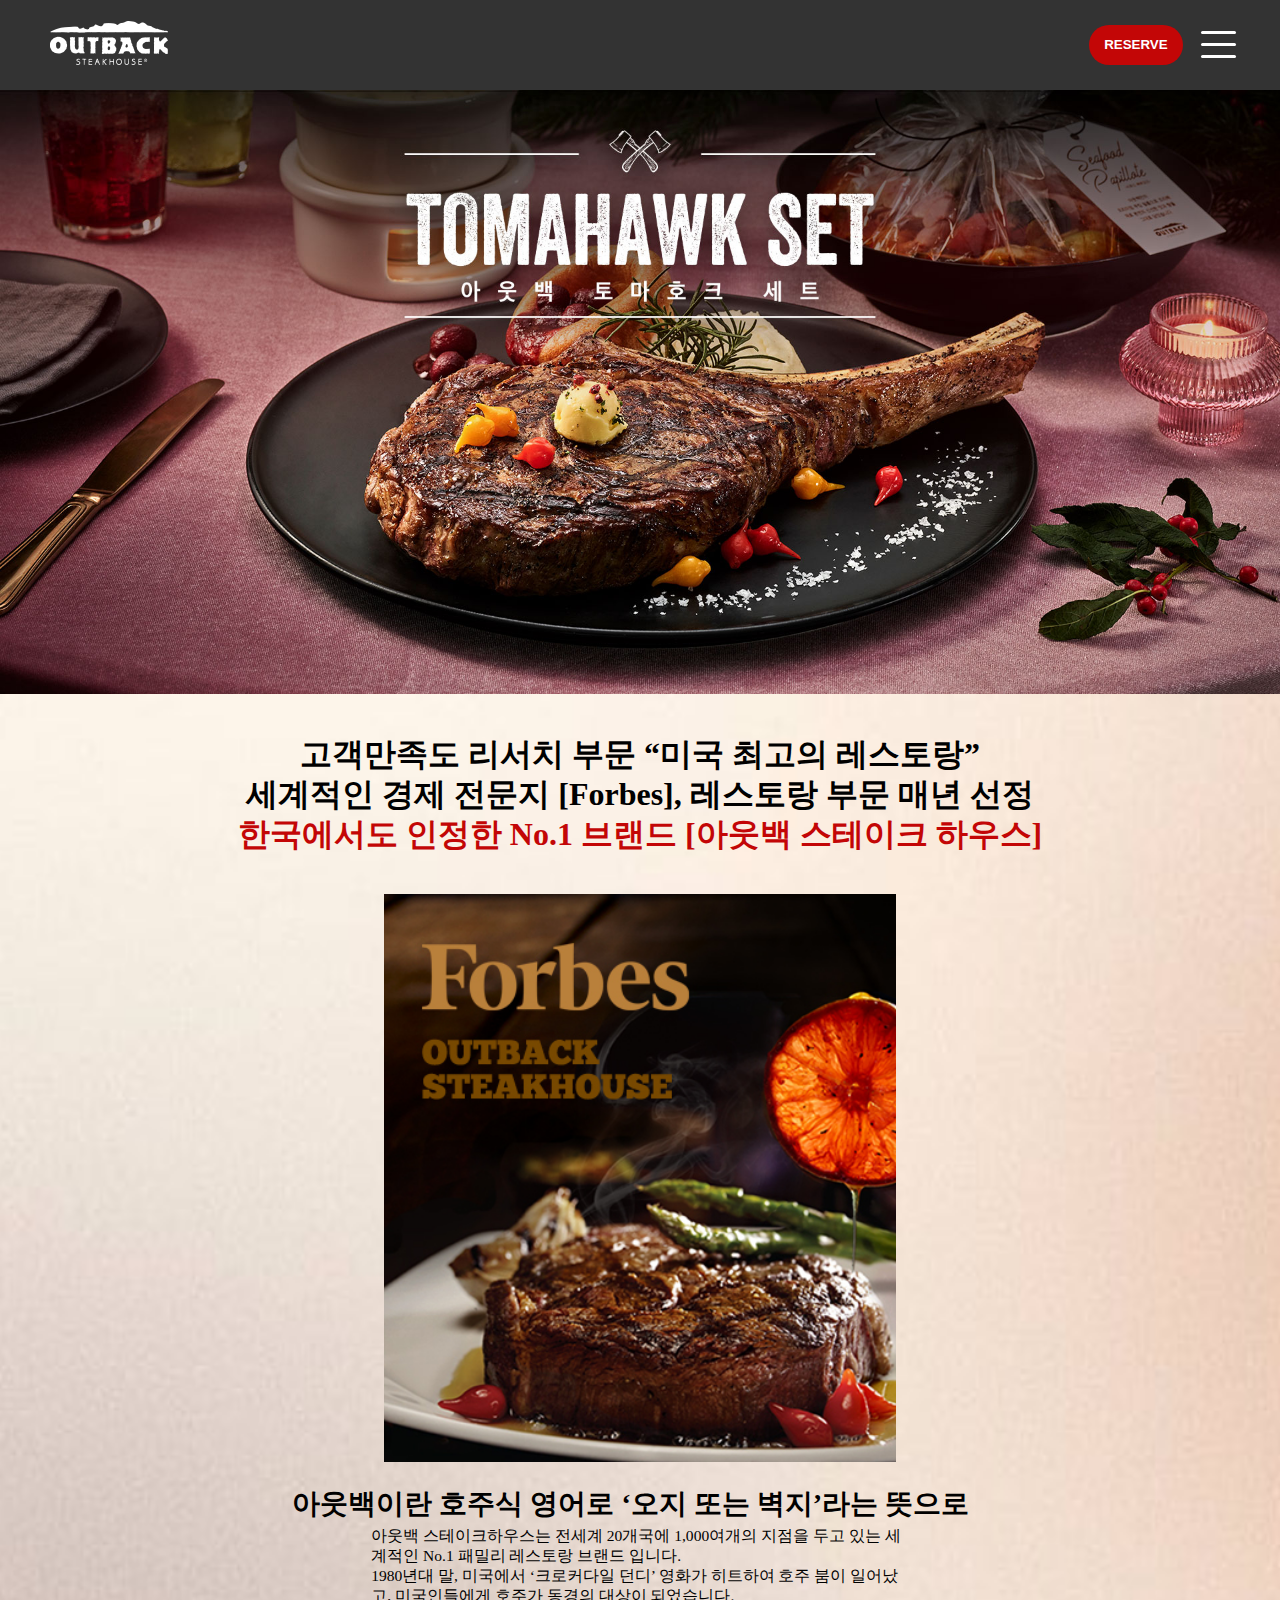
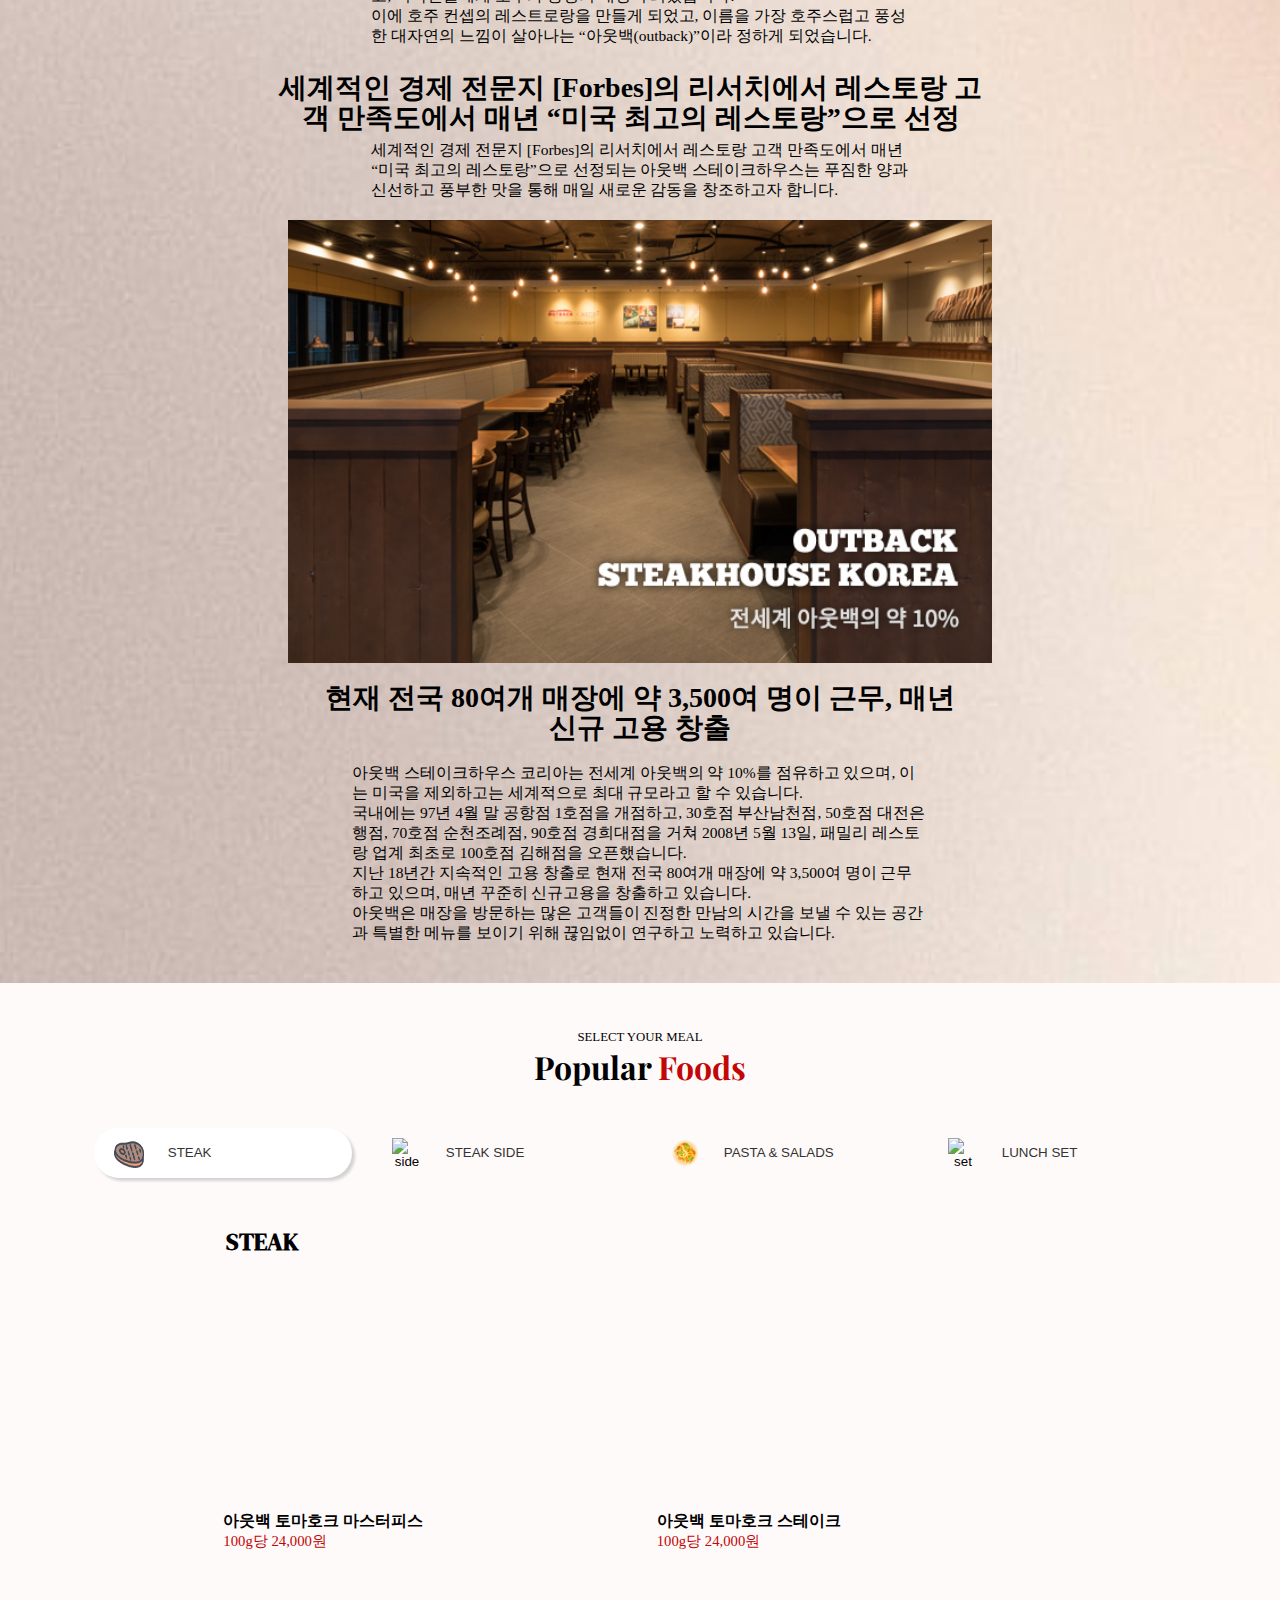
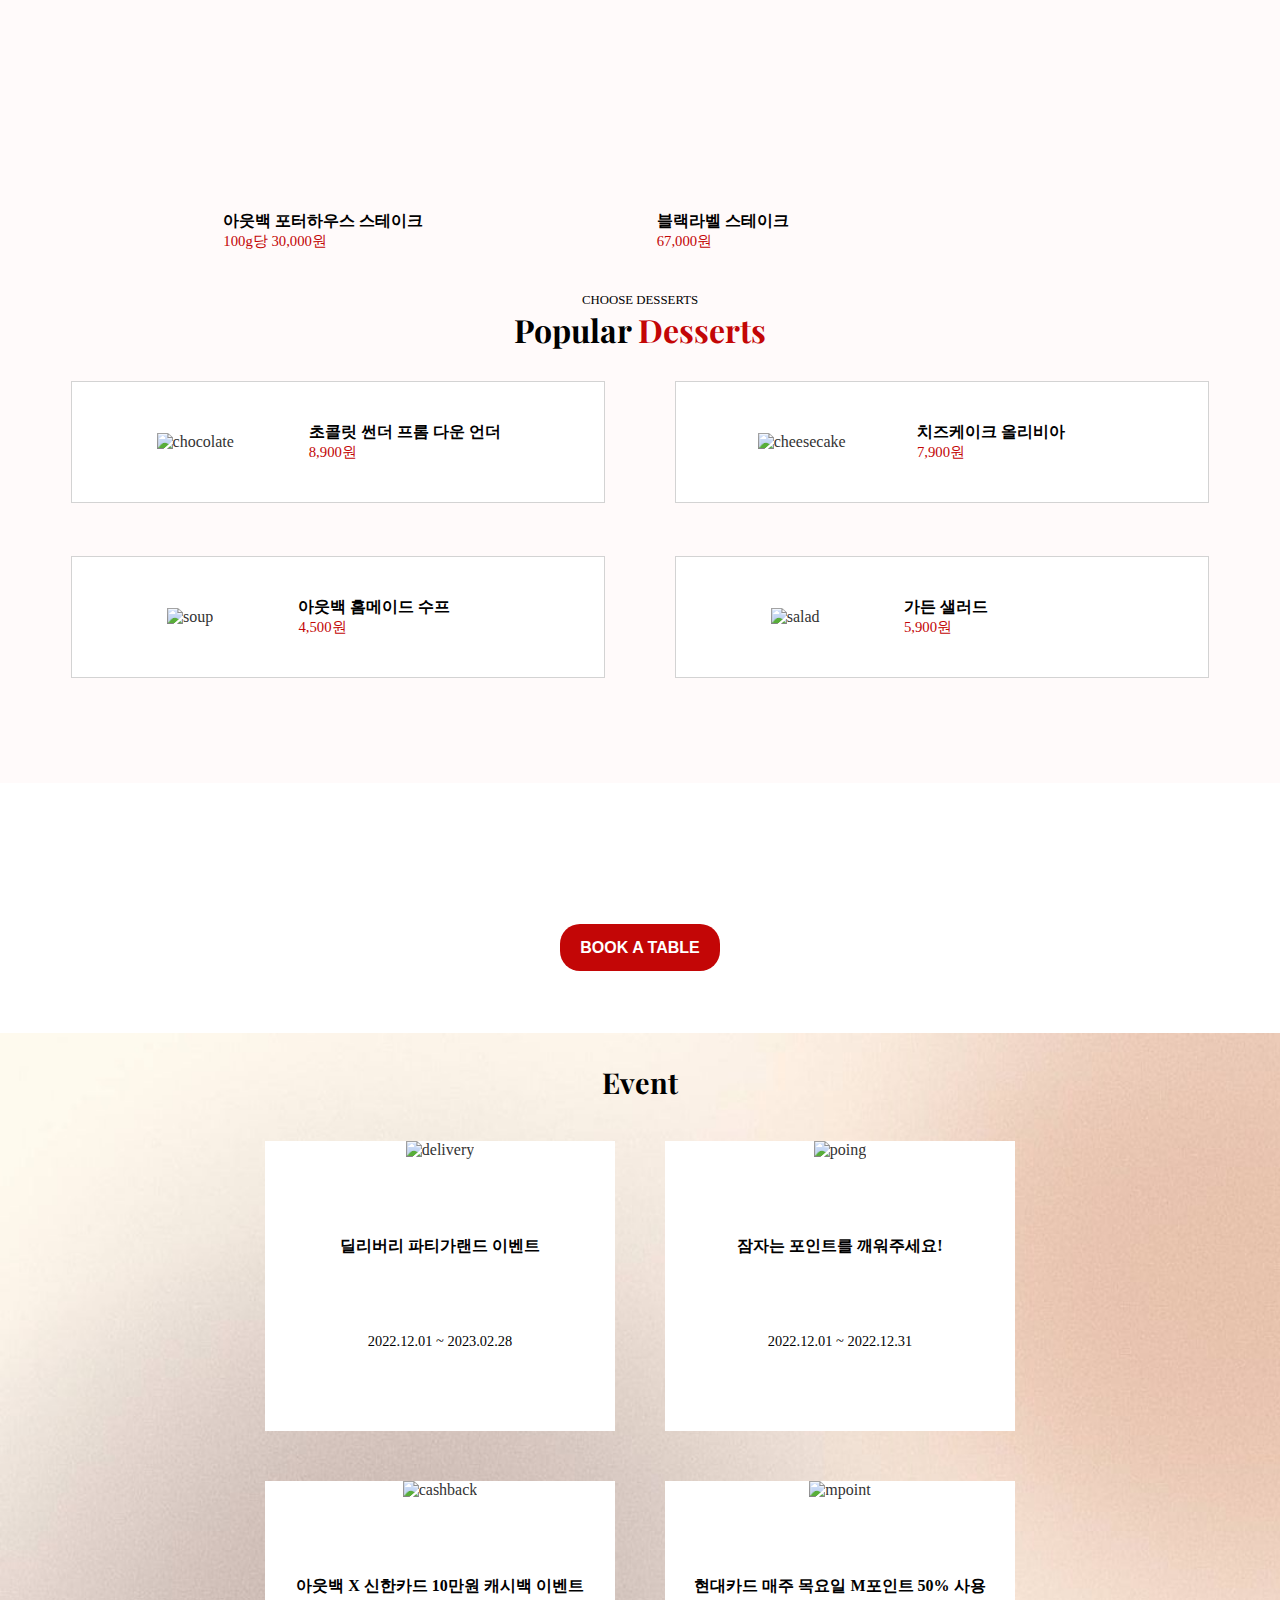
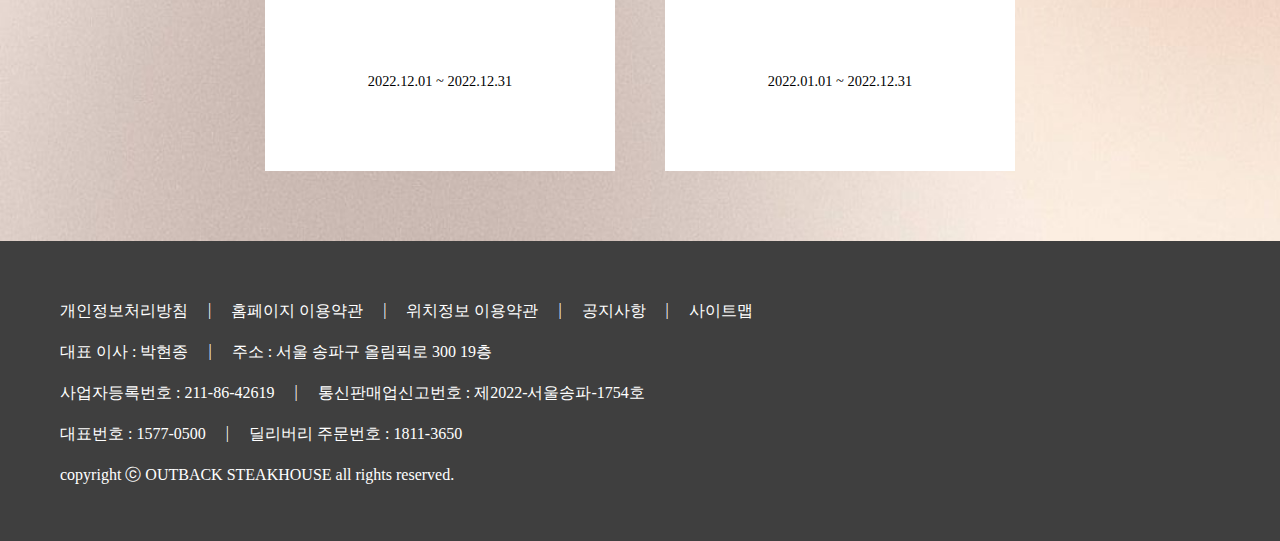
==== commit 285a5858: "230109" ====
--- a/index.html
+++ b/index.html
@@ -1,5 +1,5 @@
 <!DOCTYPE html>
-<html lang="en">
+<html lang="ko">
 
 <head>
     <meta charset="UTF-8">
@@ -8,12 +8,12 @@
     <title>아웃백</title>
     <link rel="stylesheet" href="css/common.css">
     <link rel="stylesheet" href="css/main.css">
-    <link rel="stylesheet" href="//code.jquery.com/ui/1.13.2/themes/base/jquery-ui.css">
-    <link rel="stylesheet" href="/resources/demos/style.css">
     <script src="https://kit.fontawesome.com/0c99aebf9b.js" crossorigin="anonymous"></script>
     <script src="https://ajax.aspnetcdn.com/ajax/jQuery/jquery-3.6.0.min.js"></script>
     <script src="https://code.jquery.com/jquery-3.6.0.js"></script>
     <script src="https://code.jquery.com/ui/1.13.2/jquery-ui.js"></script>
+    <link rel="stylesheet" href="//code.jquery.com/ui/1.13.2/themes/base/jquery-ui.css">
+    <!-- <link rel="stylesheet" href="/resources/demos/style.css"> -->
     <script src="js/index.js"></script>
     <style>
         /* FONT */
@@ -29,18 +29,13 @@
         .notosanskr * {font-family: 'Noto Sans KR', sans-serif;}
         /* introduce textbox p */
     </style>
-    <!-- <script>
-        $(function () {
-            $("#datepicker").datepicker();
-        });
-    </script> -->
 </head>
 
 <body>
     <header>
         <div id="header-all">
             <div id="logo">
-                <a href="#none">
+                <a href="index.html">
                     <img src="img/white-logo.png" alt="logo">
                 </a>
             </div>
@@ -64,7 +59,11 @@
                         </ul>
                     </li>
                     <li><a href="#none">MEMBERSHIP</a></li>
-                    <li><a href="#none">BENEFIT</a></li>
+                    <li class="benefithover"><a href="#none">BENEFIT</a>
+                        <ul class="cardlist submenu">
+                            <li><a href="sub.html">CREDIT CARD</a></li>
+                        </ul>
+                    </li>
                     <li><a href="#none">STORE</a></li>
                 </ul>
             </nav>
@@ -81,10 +80,10 @@
     <section>
         <div id="slider">
             <ul class="slide">
-                <li><a href="#none"><img src="img/slider.jpg" alt="slider"></a></li>
-                <li><a href="#none"><img src="img/slider1.jpg" alt="slider1"></a></li>
-                <li><a href="#none"><img src="img/slider2.jpg" alt="slider2"></a></li>
-                <li><a href="#none"><img src="img/slider3.jpg" alt="slider3"></a></li>
+                <li><a href="sub.html"><img src="img/slider.jpg" alt="slider"></a></li>
+                <li><a href="sub.html"><img src="img/slider1.jpg" alt="slider1"></a></li>
+                <li><a href="sub.html"><img src="img/slider2.jpg" alt="slider2"></a></li>
+                <li><a href="sub.html"><img src="img/slider3.jpg" alt="slider3"></a></li>
             </ul>
             <span class="pre"><img src="img/slider-leftbtn.png" alt="leftbtn"></span>
             <span class="next"><img src="img/slider-rightbtn.png" alt="rightbtn"></span>
@@ -355,7 +354,7 @@
                             <p class="todaydate"></p>
                         </div>
                         <div class="book-sec-middle">
-                            <form action="">
+                            <form action="none">
                                 <table>
                                     <tr>
                                         <th>이름 : </th>
@@ -388,7 +387,7 @@
                                     <tr>
                                         <th>시간 : </th>
                                         <td>
-                                            <select name="time" id="time" required>
+                                            <select name="time" id="time">
                                                 <option value="">None</option>
                                                 <option value="time1">11:00 ~ 12:00</option>
                                                 <option value="time2">12:00 ~ 13:00</option>
--- a/css/common.css
+++ b/css/common.css
@@ -4,11 +4,16 @@
 ul,li,ol{list-style:none;}
 a{text-decoration: none; color:#333;}
 
-
+@font-face {
+    font-family: 'twayair';
+    src: url('https://cdn.jsdelivr.net/gh/projectnoonnu/noonfonts_tway@1.0/twayair.woff') format('woff');
+    font-weight: normal;
+    font-style: normal;
+}
 @media (max-width:767px){
     header {
         width: 100%;
-        height: 100px;
+        height: 80px;
         background-color: #333;
         font-size: 15px;
         display:flex;
@@ -18,7 +23,7 @@
 
     #header-all {
         width: 100%;
-        height: 100px;
+        height: 80px;
         margin: 0 auto;
         display: flex;
         justify-content: space-between;
@@ -34,7 +39,7 @@
     /* nav 이름 nav_menubar */
     nav{width:100%;
         position:absolute;
-        top:100px;
+        top:80px;
         background-color:#333;
     }
 
@@ -45,14 +50,15 @@
         text-align: center;
         display:none;
     }
-
-    .menubar>li>a{ /* .menubar */
-        font-family: 'Bebas Neue', cursive;
-        font-size: 1.5rem;
-        color: #fff;
-        display:block;
-        letter-spacing: 2.5px; 
+    /* .menubar */
+    .menubar>li>a{ 
         padding:10px;
+        font-family:'twayair';
+        color: #fff;
+        /* font-weight: 600; */
+        font-size: 1.4rem;
+        display:block;
+       
     }
 
     .menubar>li>a:hover{
@@ -83,12 +89,21 @@
         padding:5px 0;
     }
 
+    .cardlist>li{
+        padding:5px 0;
+    }
+    .cardlist>li>a{
+        font-family: 'Barlow', sans-serif;
+        color: #fff;
+        font-size: 1.1rem;
+        padding:5px 0;
+    }
     /* button+ 메뉴 아이콘 div */
     .icon_button{ 
-        display:flex;
-        justify-content: space-between;
         width:170px;
         margin-right:30px;
+        display:flex;
+        justify-content: space-around;
     }
 
     /* 메뉴 아이콘 div */
@@ -125,6 +140,19 @@
         display:block;
         position:relative;
         top:24px;
+    }
+    .menu-icon .icon-rotate-num1{
+        transform:rotate(-45deg);
+        top:19px;
+        transition:all 0.2s linear;
+    }
+    .menu-icon .icon-rotate-num2{
+        transform:rotate(45deg);
+        top:16px;
+        transition:all 0.2s linear;
+    }
+    .menu-icon .icon-none{
+        display:none;
     }
 
     /* 예약버튼 */
@@ -143,7 +171,7 @@
     /* footer */
     footer {
         width: 100%;
-        height: 350px;
+        height: 370px;
         margin: 0 auto;
         background-color: #3f3f3f;
     }
@@ -238,14 +266,14 @@
         text-align: center;
         display:none;
     }
-
-    .menubar>li>a{ /* .menubar */
-        font-family: 'Bebas Neue', cursive;
-        font-size: 1.5rem;
-        color: #fff;
-        display:block;
-        letter-spacing: 2.5px; 
+    /* .menubar */
+    .menubar>li>a{
         padding:10px;
+        font-family:'twayair';
+        color: #fff;
+        font-size: 1.4rem;
+        /* font-weight: 600; */
+        display:block;
     }
 
     .menubar>li>a:hover{
@@ -275,11 +303,20 @@
         font-size: 1.1rem;
         padding:5px 0;
     }
+    .cardlist>li{
+        padding:5px 0;
+    }
+    .cardlist>li>a{
+        font-family: 'Barlow', sans-serif;
+        color: #fff;
+        font-size: 1.1rem;
+        padding:5px 0;
+    }
 
     /* button+ 메뉴 아이콘 div */
     .icon_button{ 
         display:flex;
-        justify-content: space-between;
+        justify-content: space-around;
         width:170px;
         margin-right:30px;
     }
@@ -300,6 +337,8 @@
         display:block;
         position:relative;
         top:6px;
+        transform:rotate(0deg);
+        -webkit-transform: rotate(0deg);
     }
     .menu-linebar:nth-of-type(2){
         width:35px;
@@ -318,7 +357,27 @@
         display:block;
         position:relative;
         top:24px;
-    }
+        transform:rotate(0deg);
+        -webkit-transform: rotate(0deg);
+    }
+    .menu-icon .icon-rotate-num1{
+        transform:rotate(-45deg);
+        -webkit-transform: rotate(-45deg);
+        top:18px;
+        transition:all 0.2s linear;
+        -webkit-transition: all 0.2s linear;
+    }
+    .menu-icon .icon-rotate-num2{
+        transform:rotate(45deg);
+        -webkit-transform: rotate(45deg);
+        top:16px;
+        transition:all 0.2s linear;
+        -webkit-transition: all 0.2s linear;
+    }
+    .menu-icon .icon-none{
+        display:none;
+    }
+
 
     /* 예약버튼 */
     .book {
@@ -412,22 +471,113 @@
         align-items: center;
         position: relative;
     }
-    .menubar>li>a{font-family: 'Bebas Neue', cursive; color:#fff; font-size:1.5rem; letter-spacing: 2.5px; padding-bottom:5px;}
-    .menubar>li>a:hover{text-decoration: underline red; transition:0.5s ease-in-out;}
-    .menubar>li{display:inline-block; position:relative;}
+    .menubar>li>a {
+        padding-bottom: 5px;
+        /* font-family:'MyLotteBold'; */
+        font-family:  'twayair';
+        color: #fff;
+        font-size: 1.4rem;
+        /* font-weight: 600; */
+    }
+
+    .menubar>li{
+        width:135px;
+        text-align: center;
+    }
+
+    .menubar>li>a:hover {
+        text-decoration: underline red;
+        transition: 0.5s ease-in-out;
+    }
+
+    .menubar>li {
+        display: inline-block;
+        position: relative;
+    }
     /* BRAND+list */
-    .brandlist{width:170px; height:80px; background-color:#333; position:absolute; top:29px; left:0; text-align: left; padding:50px 0 10px 25px; opacity:0.9; display:none;}
-    .brandlist>li{line-height:38px;}
-    .brandlist>li>a{font-family: 'Barlow', sans-serif; color:#fff; font-size:1.1rem;}
-    .brandhover:hover .brandlist{display:block;}
+    .brandlist {
+        width: 170px;
+        height: 80px;
+        background-color: #333;
+        position: absolute;
+        top: 29px;
+        left: 17px;
+        text-align: left;
+        padding: 50px 0 10px 25px;
+        opacity: 0.9;
+        display: none;
+    }
+    .brandlist>li {
+        line-height: 38px;
+    }
+
+    .brandlist>li>a {
+        font-family: 'Barlow', sans-serif;
+        color: #fff;
+        font-size: 1.1rem;
+    }
+
+    .brandhover:hover .brandlist {
+        display: block;
+    }
     /* MENU+list */
-    .menulist{width:200px; height:250px; background-color:#333; position:absolute; top:29px; left:-31px; text-align: left; padding:50px 30px 10px 30px; opacity: 0.9; display:none;}
-    .menulist>li{line-height: 38px;}
-    .menulist>li>a{font-family: 'Barlow', sans-serif; color:#fff; font-size:1.1rem;}
-    .menuhover:hover .menulist{display:block;}
-    .book {padding: 15px; background-color: #c30606; font-family: Arial, Helvetica, sans-serif; font-weight: bold; color: #fff; border: none; border-radius: 20px; cursor: pointer; line-height: 10px;}
-
-
+    .menulist {
+        width: 180px;
+        height: 250px;
+        background-color: #333;
+        position: absolute;
+        top: 29px;
+        left: 18px;
+        text-align: left;
+        padding: 50px 30px 10px 30px;
+        opacity: 0.9;
+        display: none;
+    }
+    .menulist>li {
+        line-height: 38px;
+    }
+    .menulist>li>a {
+        font-family: 'Barlow', sans-serif;
+        color: #fff;
+        font-size: 1.1rem;
+    }
+    .menuhover:hover .menulist {
+        display: block;
+    }
+
+    .cardlist{
+        width:150px;
+        height:70px;
+        background-color:#333;
+        text-align: left;
+        padding:35px 5px 10px 25px;
+        opacity: 0.9;
+        position:absolute;
+        top:30px;
+        left:26.px;
+        display:none;
+    }
+    .cardlist li>a{
+        font-family: 'Barlow', sans-serif;
+        color: #fff;
+        font-size: 1.1rem;
+        line-height: 55px;
+    }
+    .benefithover:hover .cardlist{
+        display:block;
+    }
+
+    .book {
+        padding: 15px;
+        background-color: #c30606;
+        font-family: Arial, Helvetica, sans-serif;
+        font-weight: bold;
+        color: #fff;
+        border: none;
+        border-radius: 20px;
+        cursor: pointer;
+        line-height: 10px;
+        }
 
     /* footer */
     footer {
@@ -466,52 +616,52 @@
         text-decoration: underline;
     }
     /* 사업자정보확인 팝업 */
-        #popupcheck {
-            width: 400px;
-            height: 200px;
-            padding: 10px 10px 10px 20px;
-            background-color: #3f3f3f;
-            font-family: '맑은 고딕';
-            color: #fff;
-            display: none;
-            position: absolute;
-            top: 50px;
-            right: 15px;
-            border: 1px solid #fff;
-        }
-        #popupcheck a {
-            position: absolute;
-            top: 5px;
-            right: 10px;
-            z-index: 5;
-        }
-    
-        #popupcheck a img {
-            width: 20px;
-            height: 20px;
-            border: 2px solid #fff;
-        }
-    
-        #popupcheck h3 {
-            height: 27px;
-            margin: 7px 0 0 10px;
-            text-align: left;
-            font-weight: bold;
-            position: relative;
-        }
-    
-        #popupcheck th,
-        td {
-            font-size: 0.8rem;
-            box-sizing: border-box;
-            padding-top: 3px;
-        }
-    
-        #popupcheck th {
-            width: 130px;
-            text-align: left;
-            color: lightgray;
-            box-sizing: border-box;
-            padding-left: 17px;
-        }
+    #popupcheck {
+        width: 400px;
+        height: 200px;
+        padding: 10px 10px 10px 20px;
+        background-color: #3f3f3f;
+        font-family: '맑은 고딕';
+        color: #fff;
+        display: none;
+        position: absolute;
+        top: 50px;
+        right: 15px;
+        border: 1px solid #fff;
+    }
+    #popupcheck a {
+        position: absolute;
+        top: 5px;
+        right: 10px;
+        z-index: 5;
+    }
+
+    #popupcheck a img {
+        width: 20px;
+        height: 20px;
+        border: 2px solid #fff;
+    }
+
+    #popupcheck h3 {
+        height: 27px;
+        margin: 7px 0 0 10px;
+        text-align: left;
+        font-weight: bold;
+        position: relative;
+    }
+
+    #popupcheck th,
+    td {
+        font-size: 0.8rem;
+        box-sizing: border-box;
+        padding-top: 3px;
+    }
+
+    #popupcheck th {
+        width: 130px;
+        text-align: left;
+        color: lightgray;
+        box-sizing: border-box;
+        padding-left: 17px;
+    }
 }--- a/css/main.css
+++ b/css/main.css
@@ -1603,9 +1603,9 @@
         #slider span {
                 position: absolute;
                 top: 50%;
-                display: block;
+                /* display: block; */
                 cursor: pointer;
-                z-index: 3;
+                z-index: 5;
                 display: none;}
     
 /* ㅡㅡㅡㅡㅡㅡㅡㅡㅡㅡㅡㅡㅡㅡㅡㅡㅡㅡㅡㅡㅡㅡㅡㅡㅡㅡㅡㅡㅡㅡㅡㅡㅡㅡㅡㅡㅡㅡㅡㅡㅡㅡㅡㅡㅡㅡㅡㅡㅡㅡㅡㅡㅡㅡㅡㅡㅡㅡㅡㅡㅡㅡㅡ */
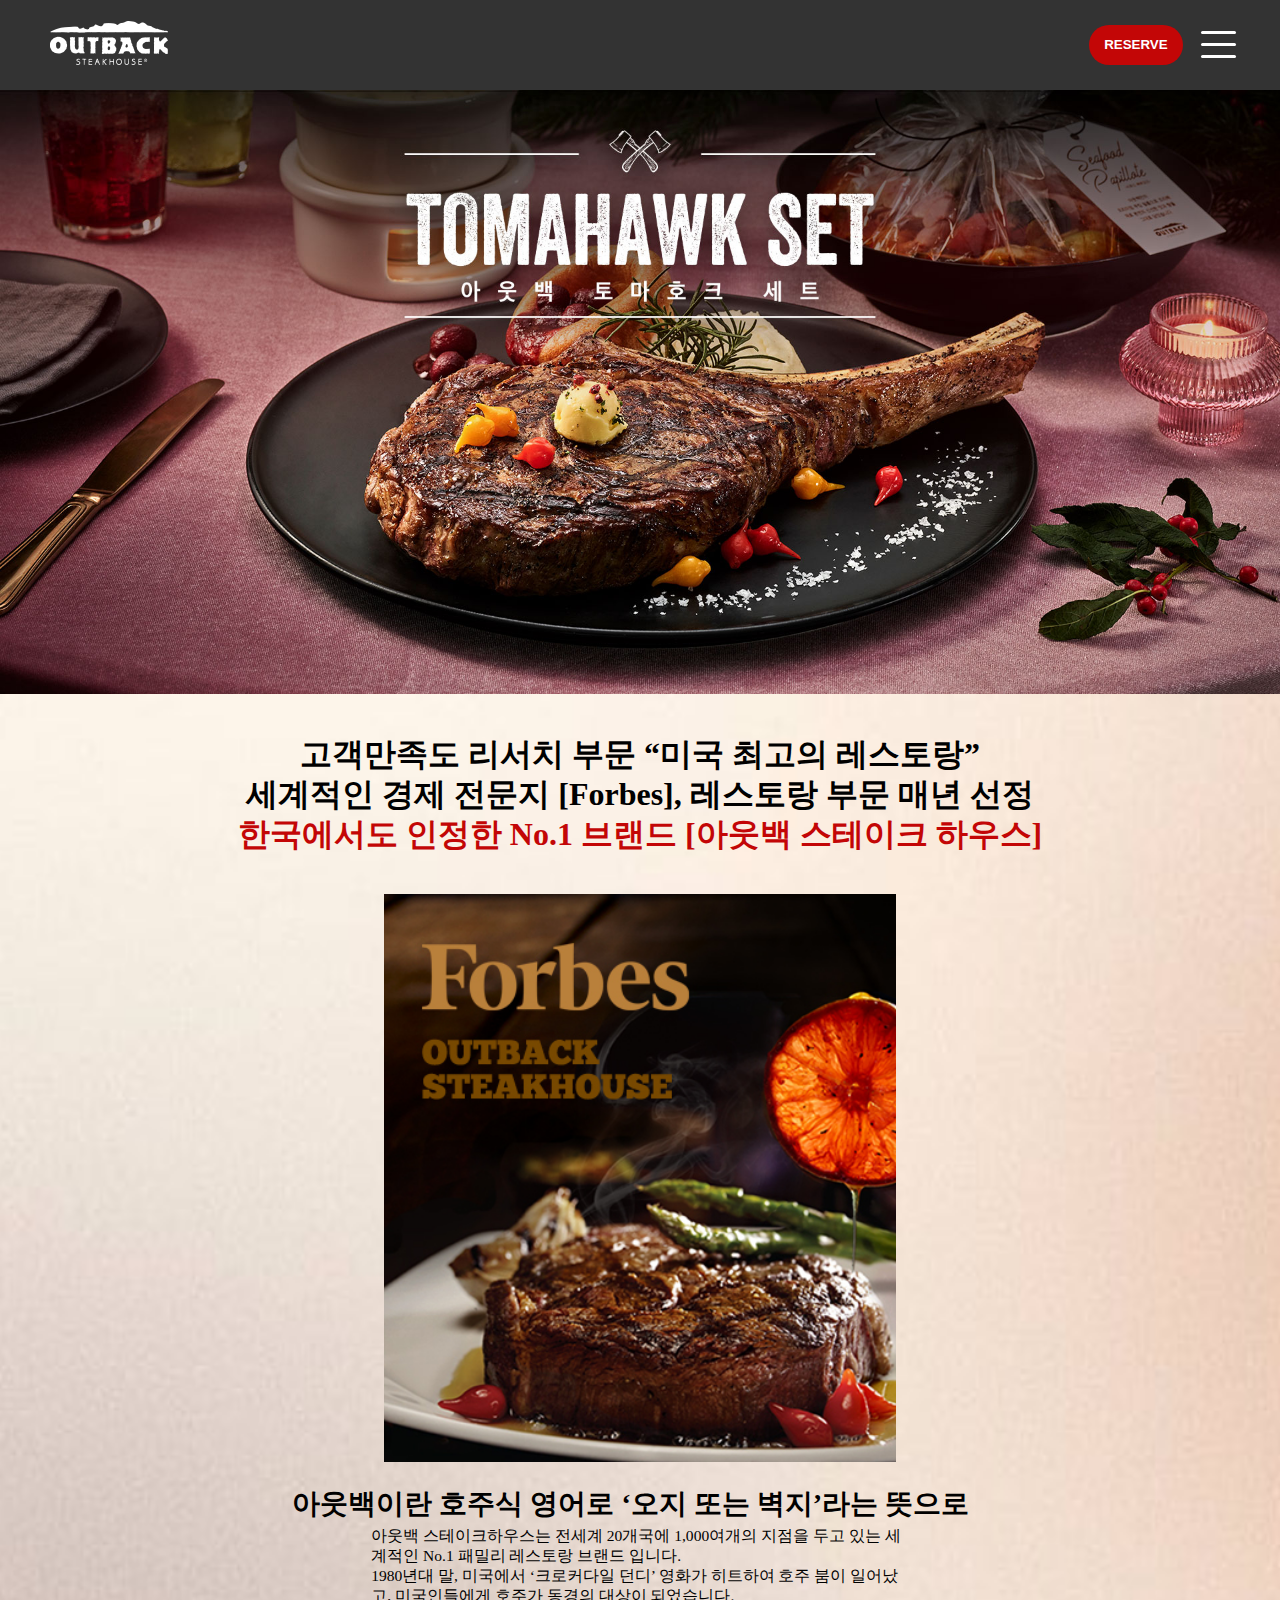
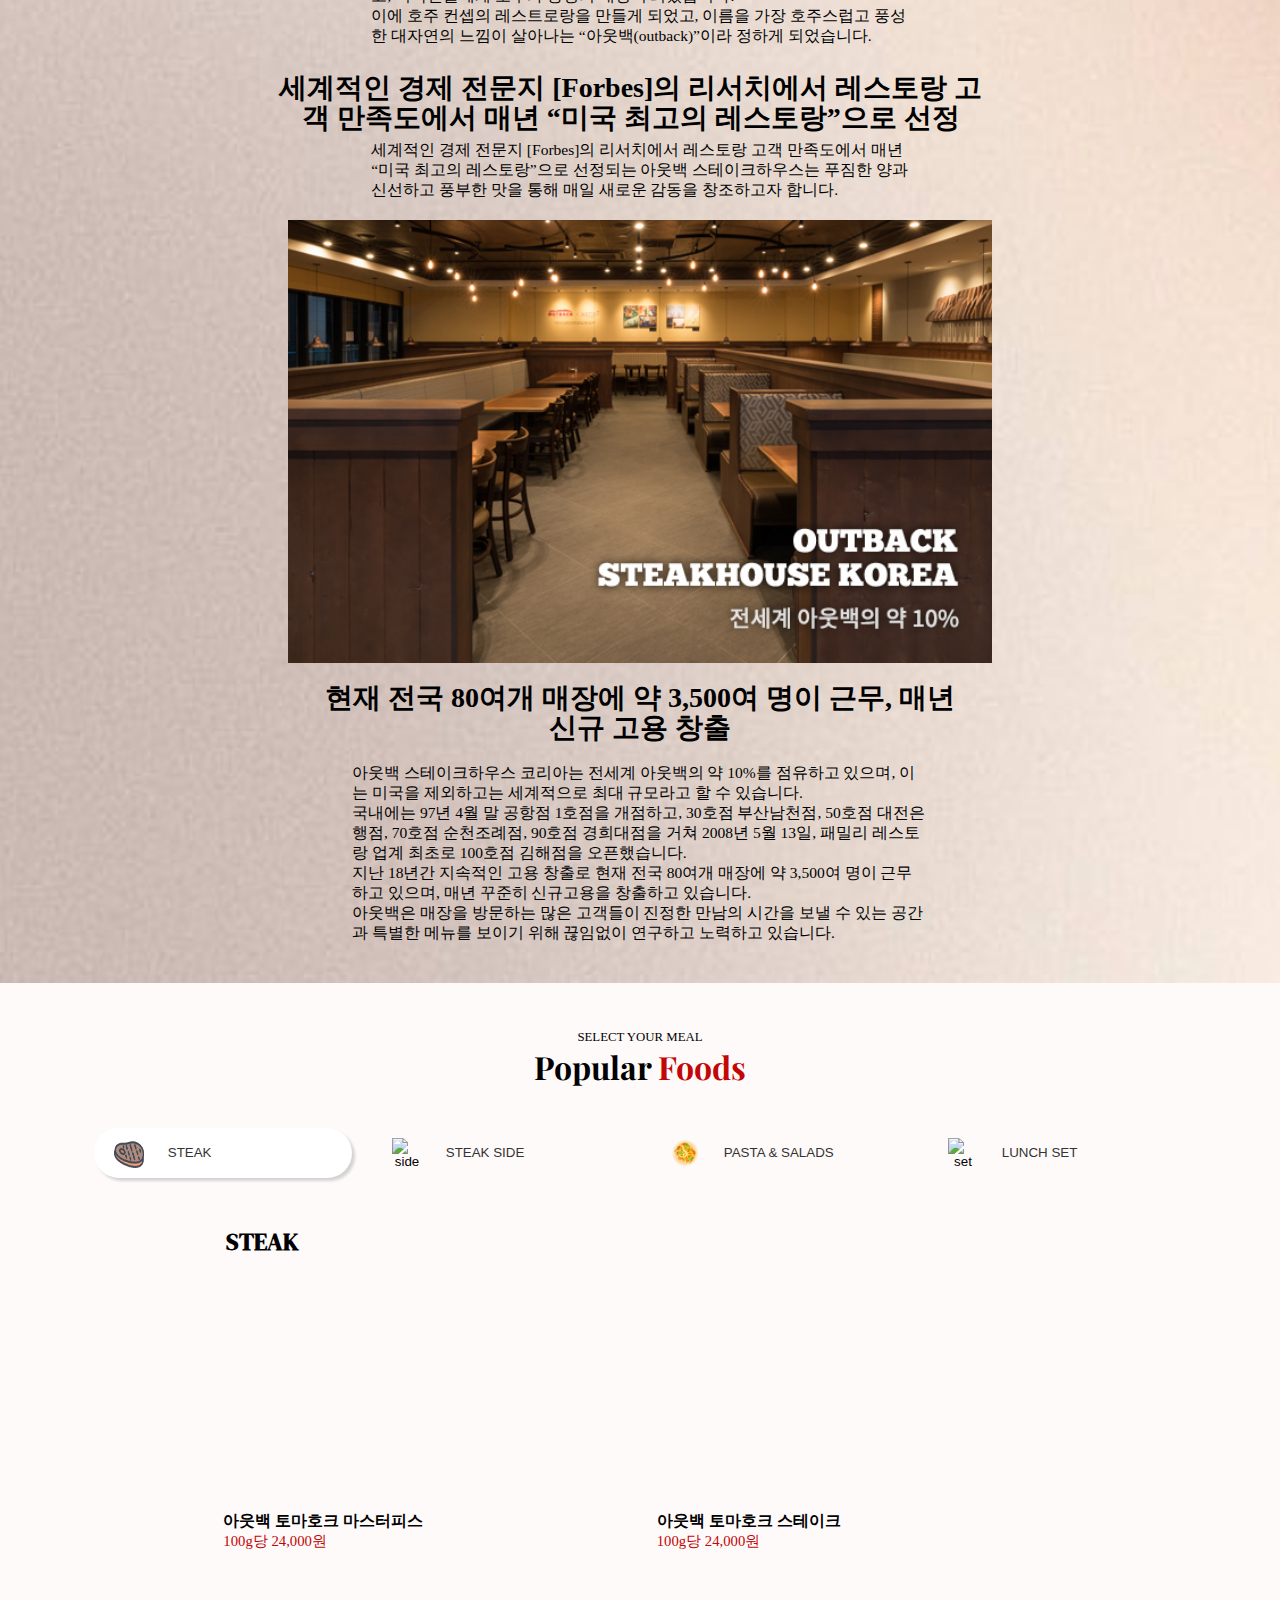
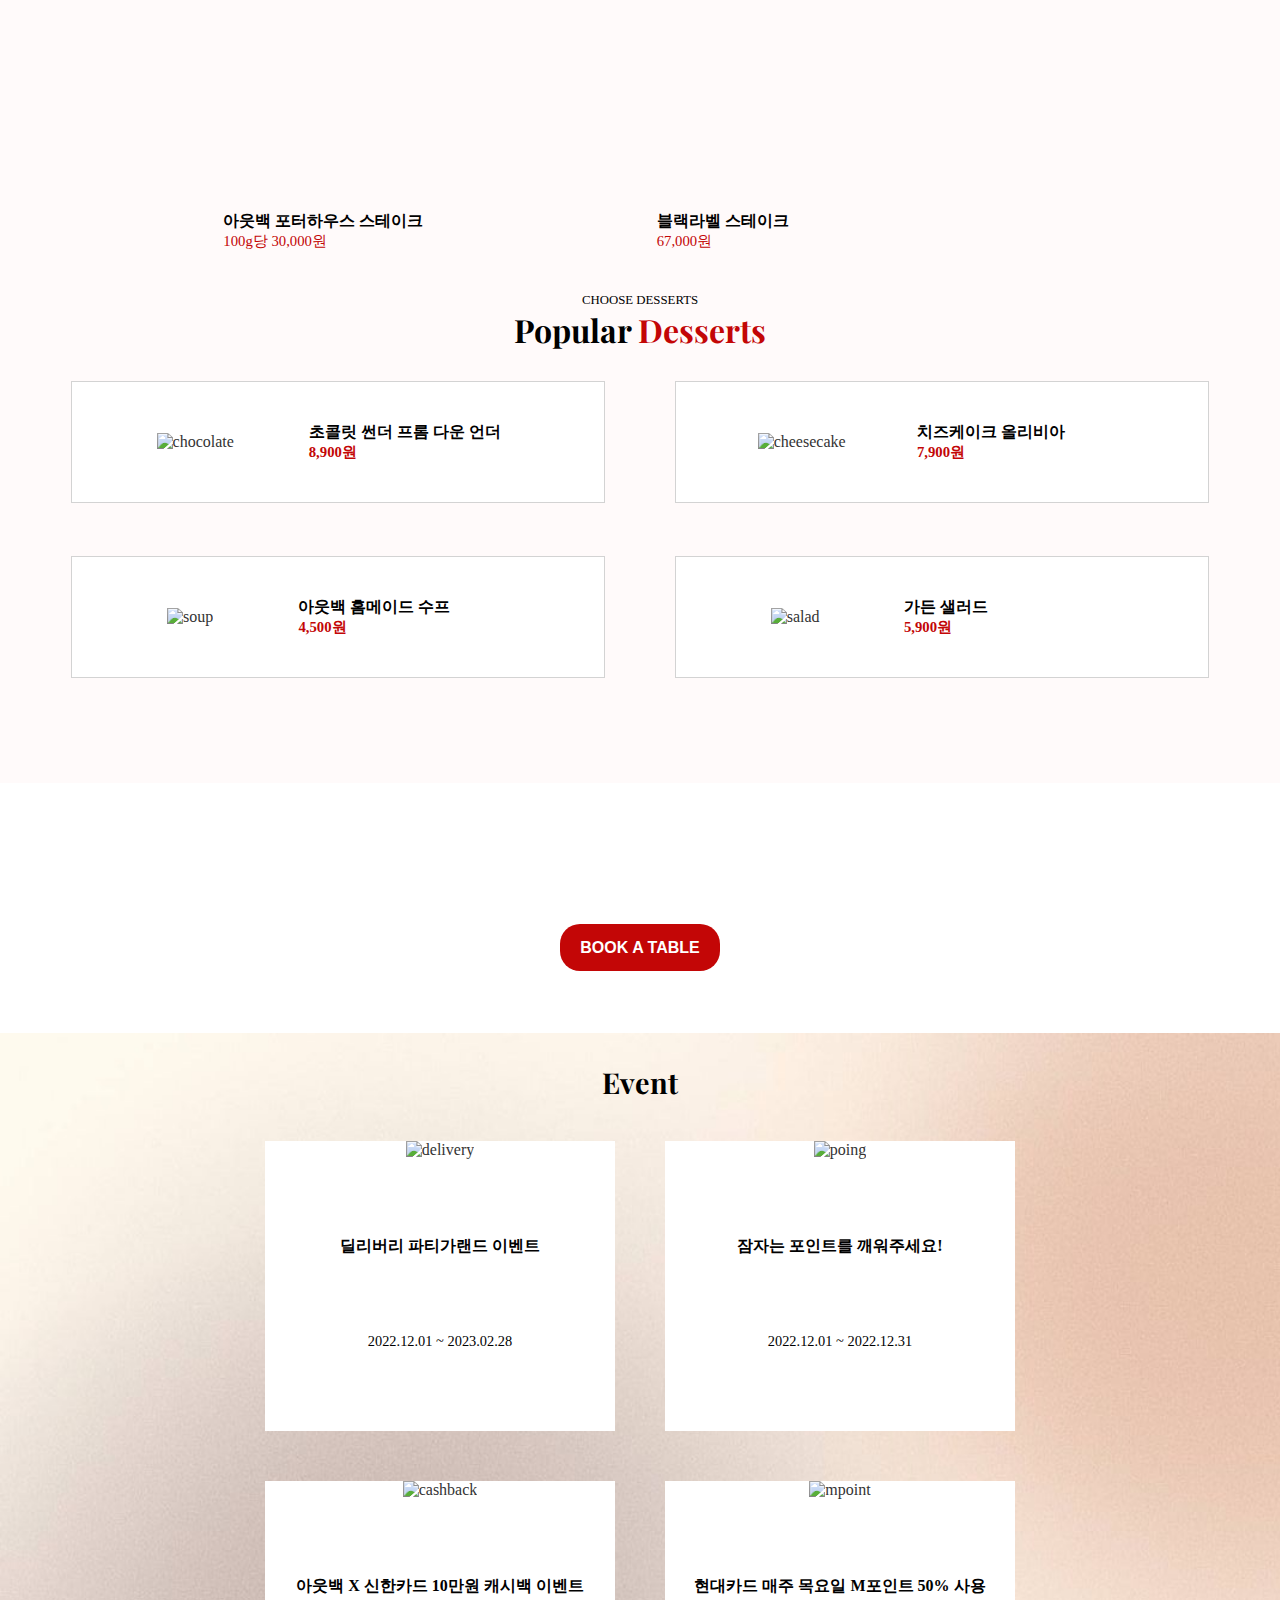
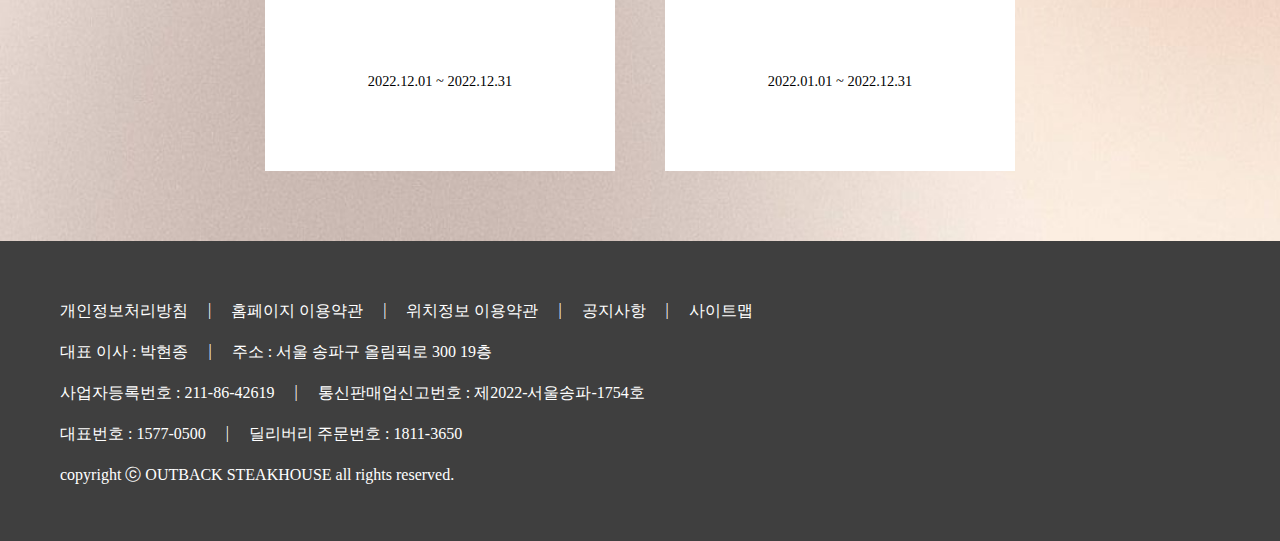
==== commit 1ec126df: "230206" ====
--- a/index.html
+++ b/index.html
@@ -5,15 +5,15 @@
     <meta charset="UTF-8">
     <meta http-equiv="X-UA-Compatible" content="IE=edge">
     <meta name="viewport" content="width=device-width, initial-scale=1.0">
-    <title>아웃백</title>
+    <title>아웃백(OUTBACK Steak House)</title>
     <link rel="stylesheet" href="css/common.css">
     <link rel="stylesheet" href="css/main.css">
+    <link rel="stylesheet" href="css/popup.css">
     <script src="https://kit.fontawesome.com/0c99aebf9b.js" crossorigin="anonymous"></script>
     <script src="https://ajax.aspnetcdn.com/ajax/jQuery/jquery-3.6.0.min.js"></script>
     <script src="https://code.jquery.com/jquery-3.6.0.js"></script>
     <script src="https://code.jquery.com/ui/1.13.2/jquery-ui.js"></script>
-    <link rel="stylesheet" href="//code.jquery.com/ui/1.13.2/themes/base/jquery-ui.css">
-    <!-- <link rel="stylesheet" href="/resources/demos/style.css"> -->
+    <link rel="stylesheet" href="https://code.jquery.com/ui/1.13.2/themes/base/jquery-ui.css">
     <script src="js/index.js"></script>
     <style>
         /* FONT */
@@ -25,9 +25,6 @@
         /* popular title */
         @import url('https://fonts.googleapis.com/css2?family=Playfair+Display&display=swap');
         /* popular leftbox */
-        @import url(//fonts.googleapis.com/earlyaccess/notosanskr.css);
-        .notosanskr * {font-family: 'Noto Sans KR', sans-serif;}
-        /* introduce textbox p */
     </style>
 </head>
 
--- a/css/common.css
+++ b/css/common.css
@@ -55,7 +55,6 @@
         padding:10px;
         font-family:'twayair';
         color: #fff;
-        /* font-weight: 600; */
         font-size: 1.4rem;
         display:block;
        
@@ -272,7 +271,6 @@
         font-family:'twayair';
         color: #fff;
         font-size: 1.4rem;
-        /* font-weight: 600; */
         display:block;
     }
 
@@ -473,11 +471,9 @@
     }
     .menubar>li>a {
         padding-bottom: 5px;
-        /* font-family:'MyLotteBold'; */
         font-family:  'twayair';
         color: #fff;
         font-size: 1.4rem;
-        /* font-weight: 600; */
     }
 
     .menubar>li{
@@ -501,9 +497,9 @@
         background-color: #333;
         position: absolute;
         top: 29px;
-        left: 17px;
+        left: 5px;
         text-align: left;
-        padding: 50px 0 10px 25px;
+        padding: 40px 0 10px 25px;
         opacity: 0.9;
         display: none;
     }
@@ -526,8 +522,8 @@
         height: 250px;
         background-color: #333;
         position: absolute;
-        top: 29px;
-        left: 18px;
+        top: 25px;
+        left: 14px;
         text-align: left;
         padding: 50px 30px 10px 30px;
         opacity: 0.9;
@@ -547,14 +543,14 @@
 
     .cardlist{
         width:150px;
-        height:70px;
+        height:60px;
         background-color:#333;
         text-align: left;
         padding:35px 5px 10px 25px;
         opacity: 0.9;
         position:absolute;
-        top:30px;
-        left:26.px;
+        top:23px;
+        left:17px;
         display:none;
     }
     .cardlist li>a{
@@ -621,7 +617,6 @@
         height: 200px;
         padding: 10px 10px 10px 20px;
         background-color: #3f3f3f;
-        font-family: '맑은 고딕';
         color: #fff;
         display: none;
         position: absolute;
@@ -663,5 +658,9 @@
         color: lightgray;
         box-sizing: border-box;
         padding-left: 17px;
+        font-family: 'GmarketSansMedium'
+    }
+    #popupcheck td{
+        font-family: 'NanumSquareNeo-Variable';
     }
 }--- a/css/main.css
+++ b/css/main.css
@@ -298,7 +298,7 @@
         }
     
         .pop-rightbox p {
-                font-family: 'GmarketSansMedium';
+                font-family: 'NanumSquareNeo-Variable';
                 font-size: 0.92em;
                 margin-top:3px;
                 color: #c30606;
@@ -580,9 +580,10 @@
         }
 
         .dessertbox>div>div>p {
-                font-family: 'GmarketSansMedium';
+                font-family:'NanumSquareNeo-Variable';
                 font-size: 0.92em;
                 color: #c30606;
+                font-weight:600;
         }
 
         .chocolatetext {
@@ -1075,7 +1076,7 @@
         }
     
         .pop-rightbox p {
-                font-family: 'GmarketSansMedium';
+                font-family: 'NanumSquareNeo-Variable';
                 font-size: 0.92em;
                 color: #c30606;
         }
@@ -1356,9 +1357,10 @@
         }
 
         .dessertbox>div>div>p {
-                font-family: 'GmarketSansMedium';
+                font-family:'NanumSquareNeo-Variable';
                 font-size: 0.92em;
                 color: #c30606;
+                font-weight: 600;
         }
 
         .chocolatetext {
@@ -1603,7 +1605,6 @@
         #slider span {
                 position: absolute;
                 top: 50%;
-                /* display: block; */
                 cursor: pointer;
                 z-index: 5;
                 display: none;}
@@ -1843,7 +1844,7 @@
         }
     
         .pop-rightbox p {
-                font-family: 'GmarketSansMedium';
+                font-family: 'NanumSquareNeo-Variable';
                 font-size: 0.92em;
                 color: #c30606;
         }
@@ -2089,9 +2090,10 @@
         }
     
         .dessertbox>div>div>p {
-                font-family: 'GmarketSansMedium';
+                font-family:'NanumSquareNeo-Variable';
                 font-size: 0.92em;
                 color: #c30606;
+                font-weight: 600;
         }
 
 
@@ -2393,8 +2395,6 @@
                 line-height: 20px;
 
         }
-
-
         /* 소개 두번째 */
         .intro-second {
                 margin-top:25px;
@@ -2478,7 +2478,7 @@
         .pop-rightbox{width:3600px; height:640px; display:flex; font-size:15px; margin-left:0;}
         .pop-rightbox h2{font-family: 'DM Serif Display', serif; margin:1% 2% 2% 4%;}
         .pop-rightbox h4{font-family: 'GmarketSansMedium'; margin-top:5px;}
-        .pop-rightbox p{font-family: 'GmarketSansMedium'; font-size:0.92em; color:#c30606;}
+        .pop-rightbox p{font-family:'NanumSquareNeo-Variable'; font-size:0.92em; color:#c30606; font-weight:600;}
         .pop-rightbox a{width:400px; height:230px; display:block; overflow: hidden;}
         .pop-rightbox a>div:hover{transform:scale(1.1); transition:all 0.35s ease;}
 
@@ -2757,9 +2757,10 @@
         }
 
         .dessertbox>div>div>p {
-                font-family: 'GmarketSansMedium';
+                font-family:'NanumSquareNeo-Variable';
                 font-size: 0.92em;
                 color: #c30606;
+                font-weight: 600;
         }
 
         .chocolatetext {
@@ -3129,630 +3130,4 @@
         }
 
 
-}
-
-
-
-
-
-/* 팝업화면 분할 */
-@media (max-width:413px){
-        #book-bkgd{
-                width:100%;
-                height:100vh;
-                background-color:rgba(0, 0, 0, 0.6);
-                backdrop-filter: blur(3px);
-                z-index:1000;
-                position:fixed;
-                top:0;
-                left:0;
-                display:none;
-        }
-                
-        #book-wrap{
-                position:relative;
-                width:100%;
-                height:100%;
-        }
-                
-        .book-popup{
-                width:80vw;
-                height:75vh;
-                position:absolute;
-                top:45%;
-                left:50%;
-                background-color:snow;
-                border:3px solid rgb(195, 6, 6);
-                border-radius: 20px;
-                transform:translate(-50%, -50%);
-        }
-
-        .book-section{
-                height:50vh;
-        }
-
-        .book-header{
-                width:100%;
-                height:45px;
-                margin:0 auto;
-                text-align: center;
-                font-family:'Barlow';
-                font-size:1.8rem;
-                font-weight: bold;
-                line-height: 45px;
-                position:relative;
-                color:#fff;
-                background-color:rgba(195, 6, 6, 0.4);
-                border-top-left-radius:15px;
-                border-top-right-radius:15px;
-        }
-                
-        .x-button{
-                position:absolute;
-                top:10px;
-                right:30px;
-                color:rgb(195, 6, 6);
-                font-size:1.5rem;
-                cursor: pointer;
-        }
-                
-        .book-sec-top{
-                width:100%;
-                height:38%;
-                margin:0 auto;
-                text-align: center;
-        }
-                
-        .book-sec-top>img{
-                width:211px;
-                margin:2% 0;
-        }
-                
-        /* book-header 안 날짜 표시 p */
-        .todaydate{
-                font-family:'NanumSquareNeo-Variable';
-                font-size:1.5rem;
-                font-weight: bold;
-                text-align: center;
-        }
-                
-        .icon-bkgd{
-                width:50px;
-                height:50px;
-                margin:0 auto;
-                text-align: center;
-                border-radius: 50%;
-                line-height:50px;
-                background-color:#fff;
-        }
-                
-        .book-sec-middle{
-                width:100%;
-                height:85%;
-                background-color:rgba(195, 6, 6, 0.4);
-                position:relative;
-        }
-                
-        .book-sec-middle table{
-                width:100%;
-        }
-                
-        .book-sec-middle th{
-                width:100px;
-                height:40px;
-                padding:15px 5px 0px 5px;
-                font-size:1.2rem;
-                font-weight: 580;
-                font-family:'GmarketSansMedium';
-                text-align: center;
-        }
-                
-        .book-sec-middle input[type="text"]{
-                width:90%;
-                height:20px;
-                margin-top:30px;
-        }
-                
-        .book-sec-middle input[type="date"]{
-                width:90%;
-                margin-top:30px;
-        }
-                
-        .book-sec-middle select{
-                height:20px;
-                margin-top:25px;
-        }
-                
-        .book-button{
-                border:none;
-                background-color:#c30606;
-                font-size:1.3rem;
-                color:#fff;
-                border-radius: 40px;
-                padding:8px 13px;
-                cursor: pointer;
-                position:absolute;
-                right:20px;
-                bottom:15px;
-        }
-
-        .book-button:hover{
-                opacity:0.7;
-        }
-                
-        .book-sec-footer{
-                text-align: center;
-        }
-                
-        .book-sec-footer p{
-                font-family:'GmarketSansMedium';
-                line-height:60px;
-        }
-}
-
-@media (min-width:414px) and (max-width:701px) {
-        #book-bkgd{
-                width:100%;
-                height:100vh;
-                background-color:rgba(0, 0, 0, 0.6);
-                backdrop-filter: blur(3px);
-                z-index:1000;
-                position:fixed;
-                top:0;
-                left:0;
-                display:none;
-        }
-                
-        #book-wrap{
-                position:relative;
-                width:100%;
-                height:100%;
-        }
-                
-        .book-popup{
-                width:80vw;
-                height:70vh;
-                position:absolute;
-                top:46%;
-                left:50%;
-                background-color:snow;
-                border:3px solid rgb(195, 6, 6);
-                border-radius: 20px;
-                transform:translate(-50%, -50%);
-        }
-
-        .book-section{
-                height:48vh;
-        }
-
-        .book-header{
-                width:100%;
-                height:45px;
-                margin:0 auto;
-                text-align: center;
-                font-family:'Barlow';
-                font-size:1.8rem;
-                font-weight: bold;
-                line-height: 45px;
-                position:relative;
-                color:#fff;
-                background-color:rgba(195, 6, 6, 0.4);
-                border-top-left-radius:15px;
-                border-top-right-radius:15px;
-        }
-                
-        .x-button{
-                position:absolute;
-                top:10px;
-                right:30px;
-                color:rgb(195, 6, 6);
-                font-size:1.5rem;
-                cursor: pointer;
-        }
-       
-        .book-sec-top{
-                width:100%;
-                height:38%;
-                margin:0 auto;
-                text-align: center;
-        }
-                
-        .book-sec-top>img{
-                width:211px;
-                margin:2% 0;
-        }
-                
-        /* book-header 안 날짜 표시 p */
-        .todaydate{
-                font-family:'NanumSquareNeo-Variable';
-                font-size:1.5rem;
-                font-weight: bold;
-                text-align: center;
-        }
-                
-        .icon-bkgd{
-                width:50px;
-                height:50px;
-                margin:0 auto;
-                text-align: center;
-                border-radius: 50%;
-                line-height:50px;
-                background-color:#fff;
-        }
-                
-        .book-sec-middle{
-                width:100%;
-                height:85%;
-                background-color:rgba(195, 6, 6, 0.4);
-                position:relative;
-        }
-                
-        .book-sec-middle table{
-                width:100%;
-        }
-                
-        .book-sec-middle th{
-                width:100px;
-                height:40px;
-                padding:30px 5px 0px 10px;
-                font-size:1.2rem;
-                font-weight: 580;
-                font-family:'GmarketSansMedium';
-                text-align: center;
-        }
-                
-        .book-sec-middle input[type="text"]{
-                width:90%;
-                height:20px;
-                margin-top:30px;
-        }
-                
-        .book-sec-middle input[type="date"]{
-                width:200px;
-                height:20px;
-                margin-top:30px;
-        }
-                
-        .book-sec-middle select{
-                height:23px;
-                margin-top:25px;
-        }
-                
-        .book-button{
-                border:none;
-                background-color:#c30606;
-                font-size:1.3rem;
-                color:#fff;
-                border-radius: 40px;
-                padding:10px 15px;
-                cursor: pointer;
-                position:absolute;
-                right:20px;
-                bottom:15px;
-        }
-
-        .book-button:hover{
-                opacity:0.7;
-        }
-                
-        .book-sec-footer{
-                text-align: center;
-        }
-                
-        .book-sec-footer p{
-                font-family:'GmarketSansMedium';
-                line-height:60px;
-        }
-}
-
-@media (min-width:702px) and (max-width:1000px){
-        #book-bkgd{
-                width:100%;
-                height:100vh;
-                background-color:rgba(0, 0, 0, 0.6);
-                backdrop-filter: blur(3px);
-                z-index:1000;
-                position:fixed;
-                top:0;
-                left:0;
-                display:none;
-        }
-                
-        #book-wrap{
-                position:relative;
-                width:100%;
-                height:100%;
-        }
-                
-        .book-popup{
-                width:80vw;
-                height:65vh;
-                position:absolute;
-                top:50%;
-                left:50%;
-                background-color:snow;
-                border:3px solid rgb(195, 6, 6);
-                border-radius: 20px;
-                transform:translate(-50%, -50%);
-        }
-
-        .book-section{
-                height:45vh;
-        }
-
-        .book-header{
-                width:100%;
-                height:45px;
-                margin:0 auto;
-                text-align: center;
-                font-family:'Barlow';
-                font-size:1.8rem;
-                font-weight: bold;
-                line-height: 45px;
-                position:relative;
-                color:#fff;
-                background-color:rgba(195, 6, 6, 0.4);
-                border-top-left-radius:15px;
-                border-top-right-radius:15px;
-        }
-                
-        .x-button{
-                position:absolute;
-                top:10px;
-                right:30px;
-                color:rgb(195, 6, 6);
-                font-size:1.5rem;
-                cursor: pointer;
-        }
-                
-        .book-sec-top{
-                width:100%;
-                height:38%;
-                margin:0 auto;
-                text-align: center;
-        }
-                
-        .book-sec-top>img{
-                width:211px;
-                margin:3% 0;
-        }
-                
-        /* book-header 안 날짜 표시 p */
-        .todaydate{
-                font-family:'NanumSquareNeo-Variable';
-                font-size:1.5rem;
-                font-weight: bold;
-                text-align: center;
-        }
-                
-        .icon-bkgd{
-                width:50px;
-                height:50px;
-                margin:0 auto;
-                text-align: center;
-                border-radius: 50%;
-                line-height:50px;
-                background-color:#fff;
-        }
-                
-        .book-sec-middle{
-                width:100%;
-                height:85%;
-                background-color:rgba(195, 6, 6, 0.4);
-                position:relative;
-        }
-                
-        .book-sec-middle table{
-                width:100%;
-        }
-                
-        .book-sec-middle th{
-                width:100px;
-                height:40px;
-                padding:30px 15px 0px 30px;
-                font-size:1.2rem;
-                font-weight: 580;
-                font-family:'GmarketSansMedium';
-                text-align: center;
-        }
-                
-        .book-sec-middle input[type="text"]{
-                width:90%;
-                height:20px;
-                margin-top:30px;
-        }
-
-        .book-sec-middle input[type="date"]{
-                width:90%;
-                height:20px;
-                margin-top:30px;
-        }
-                
-        .book-sec-middle select{
-                width:35%;
-                margin-top:30px;
-                height:25px;
-        }
-                
-        .book-button{
-                border:none;
-                background-color:#c30606;
-                font-size:1.3rem;
-                color:#fff;
-                border-radius: 40px;
-                padding:10px 15px;
-                cursor: pointer;
-                position:absolute;
-                right:50px;
-                bottom:50px;
-        }
-
-        .book-button:hover{
-                opacity:0.7;
-        }
-                
-        .book-sec-footer{
-                text-align: center;
-        }
-                
-        .book-sec-footer p{
-                font-family:'GmarketSansMedium';
-                line-height:60px;
-        }
-}
-
-@media (min-width:1001px) and (max-width:1299px){
-        #book-bkgd {
-                width: 100%;
-                height: 100vh;
-                background-color: rgba(0, 0, 0, 0.6);
-                backdrop-filter: blur(3px);
-                z-index: 1000;
-                position: fixed;
-                top: 0;
-                left: 0;
-                display: none;
-        }
-
-        #book-wrap {
-                position: relative;
-                width: 100%;
-                height: 100%;
-        }
-
-        .book-popup {
-                width: 50vw;
-                height: 85vh;
-                position: absolute;
-                top: 50%;
-                left: 50%;
-                background-color: snow;
-                border: 3px solid rgb(195, 6, 6);
-                border-radius: 20px;
-                transform: translate(-50%, -50%);
-        }
-
-        .book-section {
-                height: 65vh;
-        }
-
-        .book-header {
-                width: 100%;
-                height: 45px;
-                margin: 0 auto;
-                text-align: center;
-                font-family: 'Barlow';
-                font-size: 1.8rem;
-                font-weight: bold;
-                line-height: 45px;
-                position: relative;
-                color: #fff;
-                background-color: rgba(195, 6, 6, 0.4);
-                border-top-left-radius: 15px;
-                border-top-right-radius: 15px;
-        }
-
-        .x-button {
-                position: absolute;
-                top: 10px;
-                right: 30px;
-                color: rgb(195, 6, 6);
-                font-size: 1.5rem;
-                cursor: pointer;
-        }
-
-        
-
-        .book-sec-top {
-                width: 100%;
-                height: 30%;
-                margin: 0 auto;
-                text-align: center;
-        }
-
-        .book-sec-top>img {
-                width: 150px;
-                margin: 2% 0;
-        }
-
-        /* book-header 안 날짜 표시 p */
-        .todaydate {
-                font-family: 'NanumSquareNeo-Variable';
-                font-size: 2rem;
-                font-weight: bold;
-                text-align: center;
-        }
-
-        .icon-bkgd {
-                width: 50px;
-                height: 50px;
-                margin: 0 auto;
-                text-align: center;
-                border-radius: 50%;
-                line-height: 50px;
-                background-color: #fff;
-        }
-
-        .book-sec-middle {
-                width: 100%;
-                height: 80%;
-                background-color: rgba(195, 6, 6, 0.4);
-                position: relative;
-        }
-
-        .book-sec-middle table {
-                width: 100%;
-        }
-
-        .book-sec-middle th {
-                width: 150px;
-                height: 40px;
-                padding: 25px 0 10px 20px;
-                font-size: 1.2rem;
-                font-weight: 580;
-                font-family: 'GmarketSansMedium';
-                text-align: center;
-        }
-
-        .book-sec-middle input[type="text"] {
-                width: 75%;
-                height: 20px;
-                margin-top: 15px;
-        }
-
-        .book-sec-middle input[type="date"] {
-                width: 75%;
-                margin-top: 15px;
-        }
-
-        .book-sec-middle select {
-                margin-top: 15px;
-        }
-
-        .book-button {
-                border: none;
-                background-color: #c30606;
-                font-size: 1.3rem;
-                color: #fff;
-                border-radius: 40px;
-                padding: 10px 15px;
-                cursor: pointer;
-                position: absolute;
-                right: 100px;
-                bottom: 20px;
-        }
-
-        .book-button:hover {
-                opacity: 0.7;
-
-        }
-
-        .book-sec-footer {
-                text-align: center;
-        }
-
-        .book-sec-footer p {
-                font-family: 'GmarketSansMedium';
-                line-height: 60px;
-        }
 }--- a/css/popup.css
+++ b/css/popup.css
@@ -0,0 +1,617 @@
+@charset "utf-8";
+
+
+/* 팝업화면 분할 */
+@media (max-width:413px){
+    #book-bkgd{
+            width:100%;
+            height:100vh;
+            background-color:rgba(0, 0, 0, 0.6);
+            backdrop-filter: blur(3px);
+            z-index:1000;
+            position:fixed;
+            top:0;
+            left:0;
+            display:none;
+    }
+            
+    #book-wrap{
+            position:relative;
+            width:100%;
+            height:100%;
+    }
+            
+    .book-popup{
+            width:80vw;
+            height:75vh;
+            position:absolute;
+            top:45%;
+            left:50%;
+            background-color:snow;
+            border:3px solid rgb(195, 6, 6);
+            border-radius: 20px;
+            transform:translate(-50%, -50%);
+    }
+
+    .book-section{
+            height:50vh;
+    }
+
+    .book-header{
+            width:100%;
+            height:45px;
+            margin:0 auto;
+            text-align: center;
+            font-family:'Barlow';
+            font-size:1.8rem;
+            font-weight: bold;
+            line-height: 45px;
+            position:relative;
+            color:#fff;
+            background-color:rgba(195, 6, 6, 0.4);
+            border-top-left-radius:15px;
+            border-top-right-radius:15px;
+    }
+            
+    .x-button{
+            position:absolute;
+            top:10px;
+            right:30px;
+            color:rgb(195, 6, 6);
+            font-size:1.5rem;
+            cursor: pointer;
+    }
+            
+    .book-sec-top{
+            width:100%;
+            height:38%;
+            margin:0 auto;
+            text-align: center;
+    }
+            
+    .book-sec-top>img{
+            width:211px;
+            margin:2% 0;
+    }
+            
+    /* book-header 안 날짜 표시 p */
+    .todaydate{
+            font-family:'NanumSquareNeo-Variable';
+            font-size:1.5rem;
+            font-weight: bold;
+            text-align: center;
+    }
+            
+    .icon-bkgd{
+            width:50px;
+            height:50px;
+            margin:0 auto;
+            text-align: center;
+            border-radius: 50%;
+            line-height:50px;
+            background-color:#fff;
+    }
+            
+    .book-sec-middle{
+            width:100%;
+            height:85%;
+            background-color:rgba(195, 6, 6, 0.4);
+            position:relative;
+    }
+            
+    .book-sec-middle table{
+            width:100%;
+    }
+            
+    .book-sec-middle th{
+            width:100px;
+            height:40px;
+            padding:15px 5px 0px 5px;
+            font-size:1.2rem;
+            font-weight: 580;
+            font-family:'GmarketSansMedium';
+            text-align: center;
+    }
+            
+    .book-sec-middle input[type="text"]{
+            width:90%;
+            height:20px;
+            margin-top:30px;
+    }
+            
+    .book-sec-middle input[type="date"]{
+            width:90%;
+            margin-top:30px;
+    }
+            
+    .book-sec-middle select{
+            height:20px;
+            margin-top:25px;
+    }
+            
+    .book-button{
+            border:none;
+            background-color:#c30606;
+            font-size:1.3rem;
+            color:#fff;
+            border-radius: 40px;
+            padding:8px 13px;
+            cursor: pointer;
+            position:absolute;
+            right:20px;
+            bottom:15px;
+    }
+
+    .book-button:hover{
+            opacity:0.7;
+    }
+            
+    .book-sec-footer{
+            text-align: center;
+    }
+            
+    .book-sec-footer p{
+            font-family:'GmarketSansMedium';
+            line-height:60px;
+    }
+}
+
+@media (min-width:414px) and (max-width:701px) {
+    #book-bkgd{
+            width:100%;
+            height:100vh;
+            background-color:rgba(0, 0, 0, 0.6);
+            backdrop-filter: blur(3px);
+            z-index:1000;
+            position:fixed;
+            top:0;
+            left:0;
+            display:none;
+    }
+            
+    #book-wrap{
+            position:relative;
+            width:100%;
+            height:100%;
+    }
+            
+    .book-popup{
+            width:80vw;
+            height:70vh;
+            position:absolute;
+            top:46%;
+            left:50%;
+            background-color:snow;
+            border:3px solid rgb(195, 6, 6);
+            border-radius: 20px;
+            transform:translate(-50%, -50%);
+    }
+
+    .book-section{
+            height:48vh;
+    }
+
+    .book-header{
+            width:100%;
+            height:45px;
+            margin:0 auto;
+            text-align: center;
+            font-family:'Barlow';
+            font-size:1.8rem;
+            font-weight: bold;
+            line-height: 45px;
+            position:relative;
+            color:#fff;
+            background-color:rgba(195, 6, 6, 0.4);
+            border-top-left-radius:15px;
+            border-top-right-radius:15px;
+    }
+            
+    .x-button{
+            position:absolute;
+            top:10px;
+            right:30px;
+            color:rgb(195, 6, 6);
+            font-size:1.5rem;
+            cursor: pointer;
+    }
+   
+    .book-sec-top{
+            width:100%;
+            height:38%;
+            margin:0 auto;
+            text-align: center;
+    }
+            
+    .book-sec-top>img{
+            width:211px;
+            margin:2% 0;
+    }
+            
+    /* book-header 안 날짜 표시 p */
+    .todaydate{
+            font-family:'NanumSquareNeo-Variable';
+            font-size:1.5rem;
+            font-weight: bold;
+            text-align: center;
+    }
+            
+    .icon-bkgd{
+            width:50px;
+            height:50px;
+            margin:0 auto;
+            text-align: center;
+            border-radius: 50%;
+            line-height:50px;
+            background-color:#fff;
+    }
+            
+    .book-sec-middle{
+            width:100%;
+            height:85%;
+            background-color:rgba(195, 6, 6, 0.4);
+            position:relative;
+    }
+            
+    .book-sec-middle table{
+            width:100%;
+    }
+            
+    .book-sec-middle th{
+            width:100px;
+            height:40px;
+            padding:30px 5px 0px 10px;
+            font-size:1.2rem;
+            font-weight: 580;
+            font-family:'GmarketSansMedium';
+            text-align: center;
+    }
+            
+    .book-sec-middle input[type="text"]{
+            width:90%;
+            height:20px;
+            margin-top:30px;
+    }
+            
+    .book-sec-middle input[type="date"]{
+            width:200px;
+            height:20px;
+            margin-top:30px;
+    }
+            
+    .book-sec-middle select{
+            height:23px;
+            margin-top:25px;
+    }
+            
+    .book-button{
+            border:none;
+            background-color:#c30606;
+            font-size:1.3rem;
+            color:#fff;
+            border-radius: 40px;
+            padding:10px 15px;
+            cursor: pointer;
+            position:absolute;
+            right:20px;
+            bottom:15px;
+    }
+
+    .book-button:hover{
+            opacity:0.7;
+    }
+            
+    .book-sec-footer{
+            text-align: center;
+    }
+            
+    .book-sec-footer p{
+            font-family:'GmarketSansMedium';
+            line-height:60px;
+    }
+}
+
+@media (min-width:702px) and (max-width:1000px){
+    #book-bkgd{
+            width:100%;
+            height:100vh;
+            background-color:rgba(0, 0, 0, 0.6);
+            backdrop-filter: blur(3px);
+            z-index:1000;
+            position:fixed;
+            top:0;
+            left:0;
+            display:none;
+    }
+            
+    #book-wrap{
+            position:relative;
+            width:100%;
+            height:100%;
+    }
+            
+    .book-popup{
+            width:80vw;
+            height:65vh;
+            position:absolute;
+            top:50%;
+            left:50%;
+            background-color:snow;
+            border:3px solid rgb(195, 6, 6);
+            border-radius: 20px;
+            transform:translate(-50%, -50%);
+    }
+
+    .book-section{
+            height:45vh;
+    }
+
+    .book-header{
+            width:100%;
+            height:45px;
+            margin:0 auto;
+            text-align: center;
+            font-family:'Barlow';
+            font-size:1.8rem;
+            font-weight: bold;
+            line-height: 45px;
+            position:relative;
+            color:#fff;
+            background-color:rgba(195, 6, 6, 0.4);
+            border-top-left-radius:15px;
+            border-top-right-radius:15px;
+    }
+            
+    .x-button{
+            position:absolute;
+            top:10px;
+            right:30px;
+            color:rgb(195, 6, 6);
+            font-size:1.5rem;
+            cursor: pointer;
+    }
+            
+    .book-sec-top{
+            width:100%;
+            height:38%;
+            margin:0 auto;
+            text-align: center;
+    }
+            
+    .book-sec-top>img{
+            width:211px;
+            margin:3% 0;
+    }
+            
+    /* book-header 안 날짜 표시 p */
+    .todaydate{
+            font-family:'NanumSquareNeo-Variable';
+            font-size:1.5rem;
+            font-weight: bold;
+            text-align: center;
+    }
+            
+    .icon-bkgd{
+            width:50px;
+            height:50px;
+            margin:0 auto;
+            text-align: center;
+            border-radius: 50%;
+            line-height:50px;
+            background-color:#fff;
+    }
+            
+    .book-sec-middle{
+            width:100%;
+            height:85%;
+            background-color:rgba(195, 6, 6, 0.4);
+            position:relative;
+    }
+            
+    .book-sec-middle table{
+            width:100%;
+    }
+            
+    .book-sec-middle th{
+            width:100px;
+            height:40px;
+            padding:30px 15px 0px 30px;
+            font-size:1.2rem;
+            font-weight: 580;
+            font-family:'GmarketSansMedium';
+            text-align: center;
+    }
+            
+    .book-sec-middle input[type="text"]{
+            width:90%;
+            height:20px;
+            margin-top:30px;
+    }
+
+    .book-sec-middle input[type="date"]{
+            width:90%;
+            height:20px;
+            margin-top:30px;
+    }
+            
+    .book-sec-middle select{
+            width:35%;
+            margin-top:30px;
+            height:25px;
+    }
+            
+    .book-button{
+            border:none;
+            background-color:#c30606;
+            font-size:1.3rem;
+            color:#fff;
+            border-radius: 40px;
+            padding:10px 15px;
+            cursor: pointer;
+            position:absolute;
+            right:50px;
+            bottom:50px;
+    }
+
+    .book-button:hover{
+            opacity:0.7;
+    }
+            
+    .book-sec-footer{
+            text-align: center;
+    }
+            
+    .book-sec-footer p{
+            font-family:'GmarketSansMedium';
+            line-height:60px;
+    }
+}
+
+@media (min-width:1001px) and (max-width:1299px){
+    #book-bkgd {
+            width: 100%;
+            height: 100vh;
+            background-color: rgba(0, 0, 0, 0.6);
+            backdrop-filter: blur(3px);
+            z-index: 1000;
+            position: fixed;
+            top: 0;
+            left: 0;
+            display: none;
+    }
+    #book-wrap {
+            position: relative;
+            width: 100%;
+            height: 100%;
+    }
+    .book-popup {
+            width: 50vw;
+            height: 85vh;
+            position: absolute;
+            top: 50%;
+            left: 50%;
+            background-color: snow;
+            border: 3px solid rgb(195, 6, 6);
+            border-radius: 20px;
+            transform: translate(-50%, -50%);
+    }
+
+    .book-section {
+            height: 65vh;
+    }
+
+    .book-header {
+            width: 100%;
+            height: 45px;
+            margin: 0 auto;
+            text-align: center;
+            font-family: 'Barlow';
+            font-size: 1.8rem;
+            font-weight: bold;
+            line-height: 45px;
+            position: relative;
+            color: #fff;
+            background-color: rgba(195, 6, 6, 0.4);
+            border-top-left-radius: 15px;
+            border-top-right-radius: 15px;
+    }
+
+    .x-button {
+            position: absolute;
+            top: 10px;
+            right: 30px;
+            color: rgb(195, 6, 6);
+            font-size: 1.5rem;
+            cursor: pointer;
+    }
+    .book-sec-top {
+            width: 100%;
+            height: 30%;
+            margin: 0 auto;
+            text-align: center;
+    }
+    .book-sec-top>img {
+            width: 150px;
+            margin: 2% 0;
+    }
+
+    /* book-header 안 날짜 표시 p */
+    .todaydate {
+            font-family: 'NanumSquareNeo-Variable';
+            font-size: 2rem;
+            font-weight: bold;
+            text-align: center;
+    }
+    .icon-bkgd {
+            width: 50px;
+            height: 50px;
+            margin: 0 auto;
+            text-align: center;
+            border-radius: 50%;
+            line-height: 50px;
+            background-color: #fff;
+    }
+
+    .book-sec-middle {
+            width: 100%;
+            height: 80%;
+            background-color: rgba(195, 6, 6, 0.4);
+            position: relative;
+    }
+
+    .book-sec-middle table {
+            width: 100%;
+    }
+
+    .book-sec-middle th {
+            width: 150px;
+            height: 40px;
+            padding: 25px 0 10px 20px;
+            font-size: 1.2rem;
+            font-weight: 580;
+            font-family: 'GmarketSansMedium';
+            text-align: center;
+    }
+
+    .book-sec-middle input[type="text"] {
+            width: 75%;
+            height: 20px;
+            margin-top: 15px;
+    }
+
+    .book-sec-middle input[type="date"] {
+            width: 75%;
+            margin-top: 15px;
+    }
+
+    .book-sec-middle select {
+            margin-top: 15px;
+    }
+
+    .book-button {
+            border: none;
+            background-color: #c30606;
+            font-size: 1.3rem;
+            color: #fff;
+            border-radius: 40px;
+            padding: 10px 15px;
+            cursor: pointer;
+            position: absolute;
+            right: 100px;
+            bottom: 20px;
+    }
+
+    .book-button:hover {
+            opacity: 0.7;
+
+    }
+
+    .book-sec-footer {
+            text-align: center;
+    }
+
+    .book-sec-footer p {
+            font-family: 'GmarketSansMedium';
+            line-height: 60px;
+    }
+}